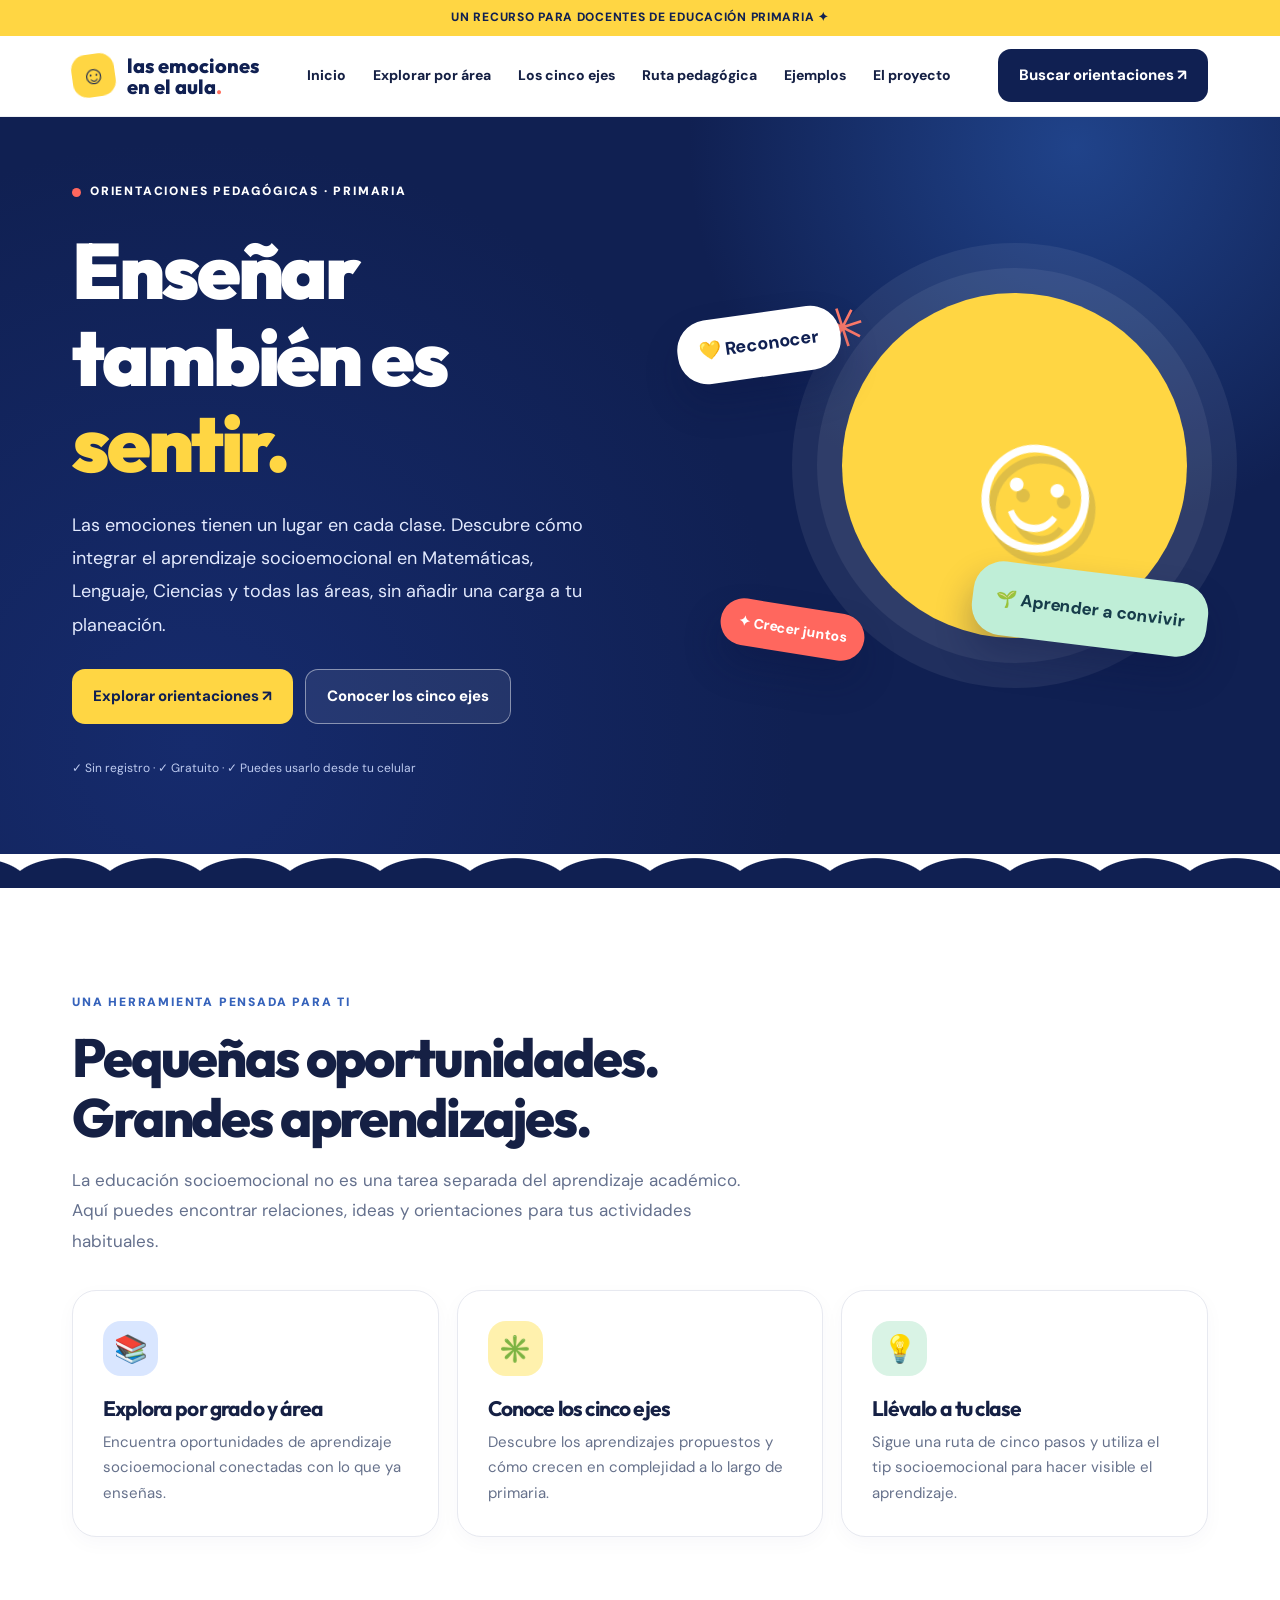
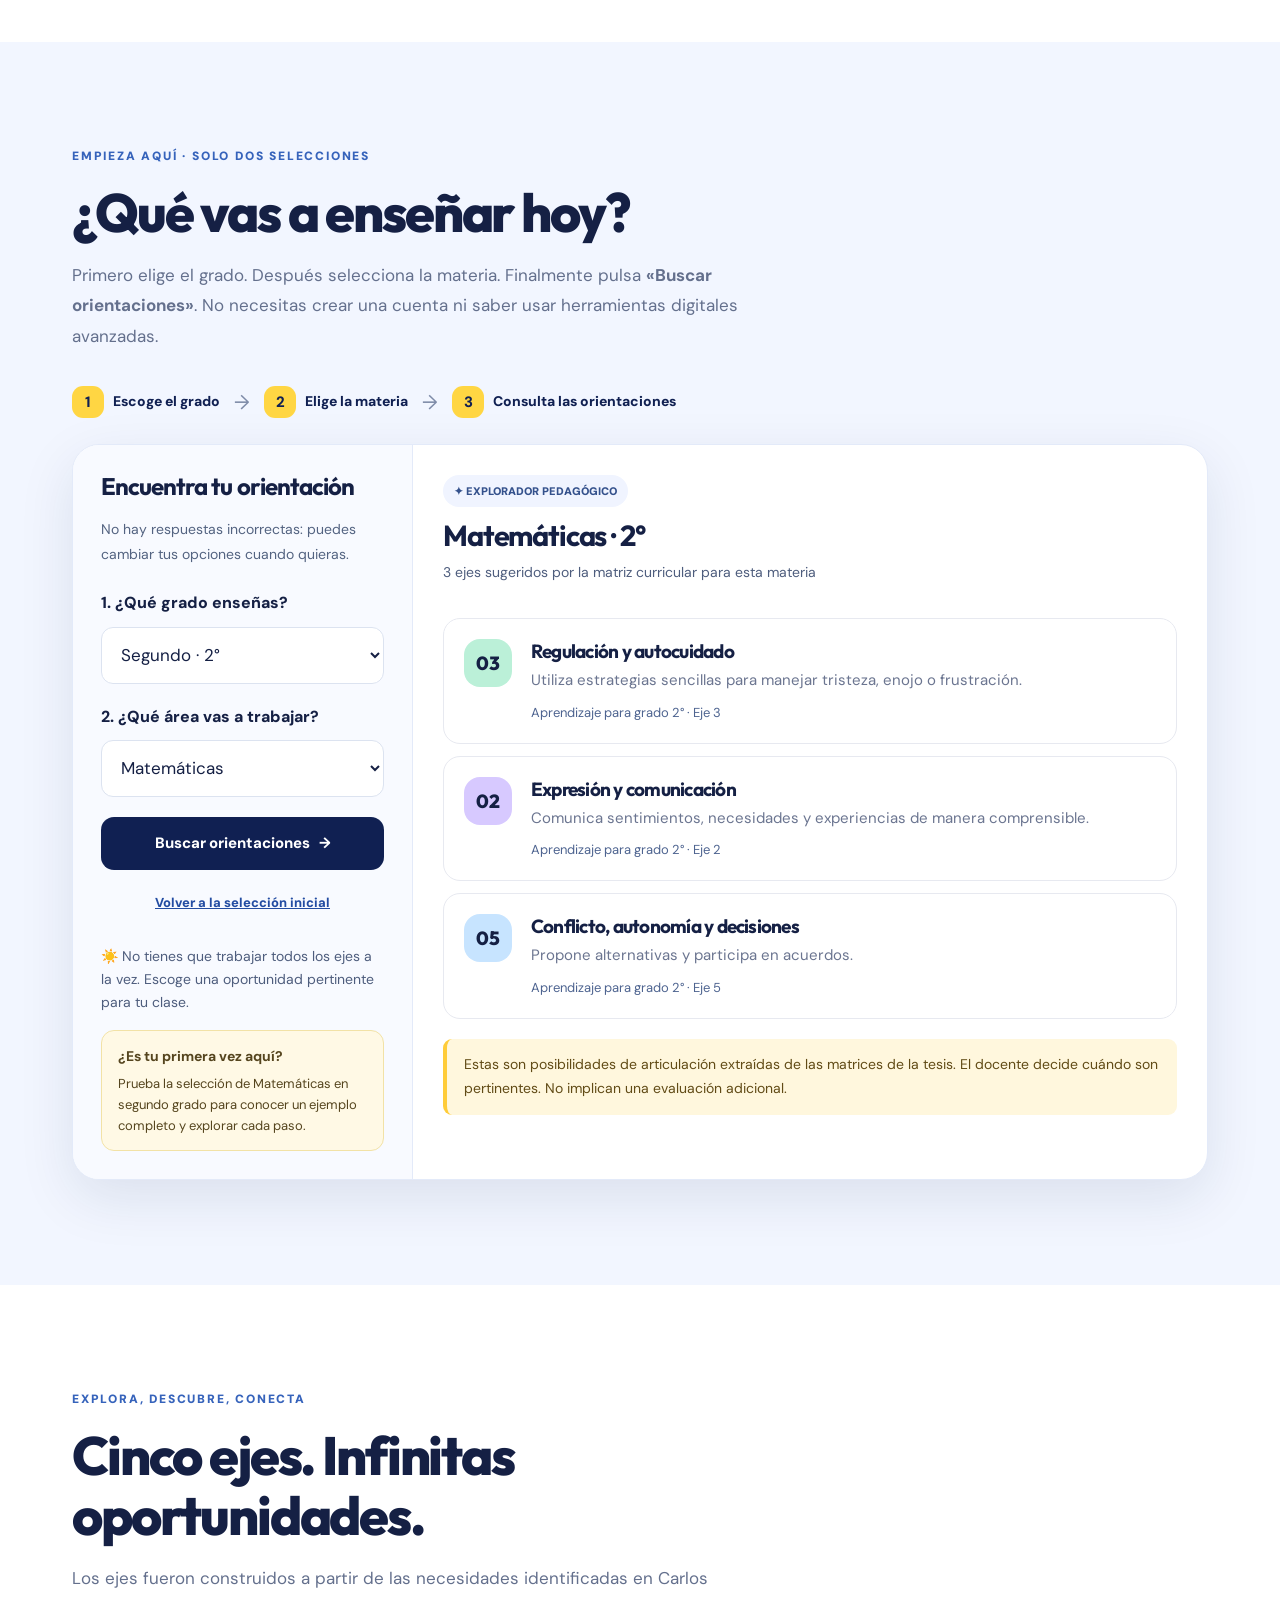
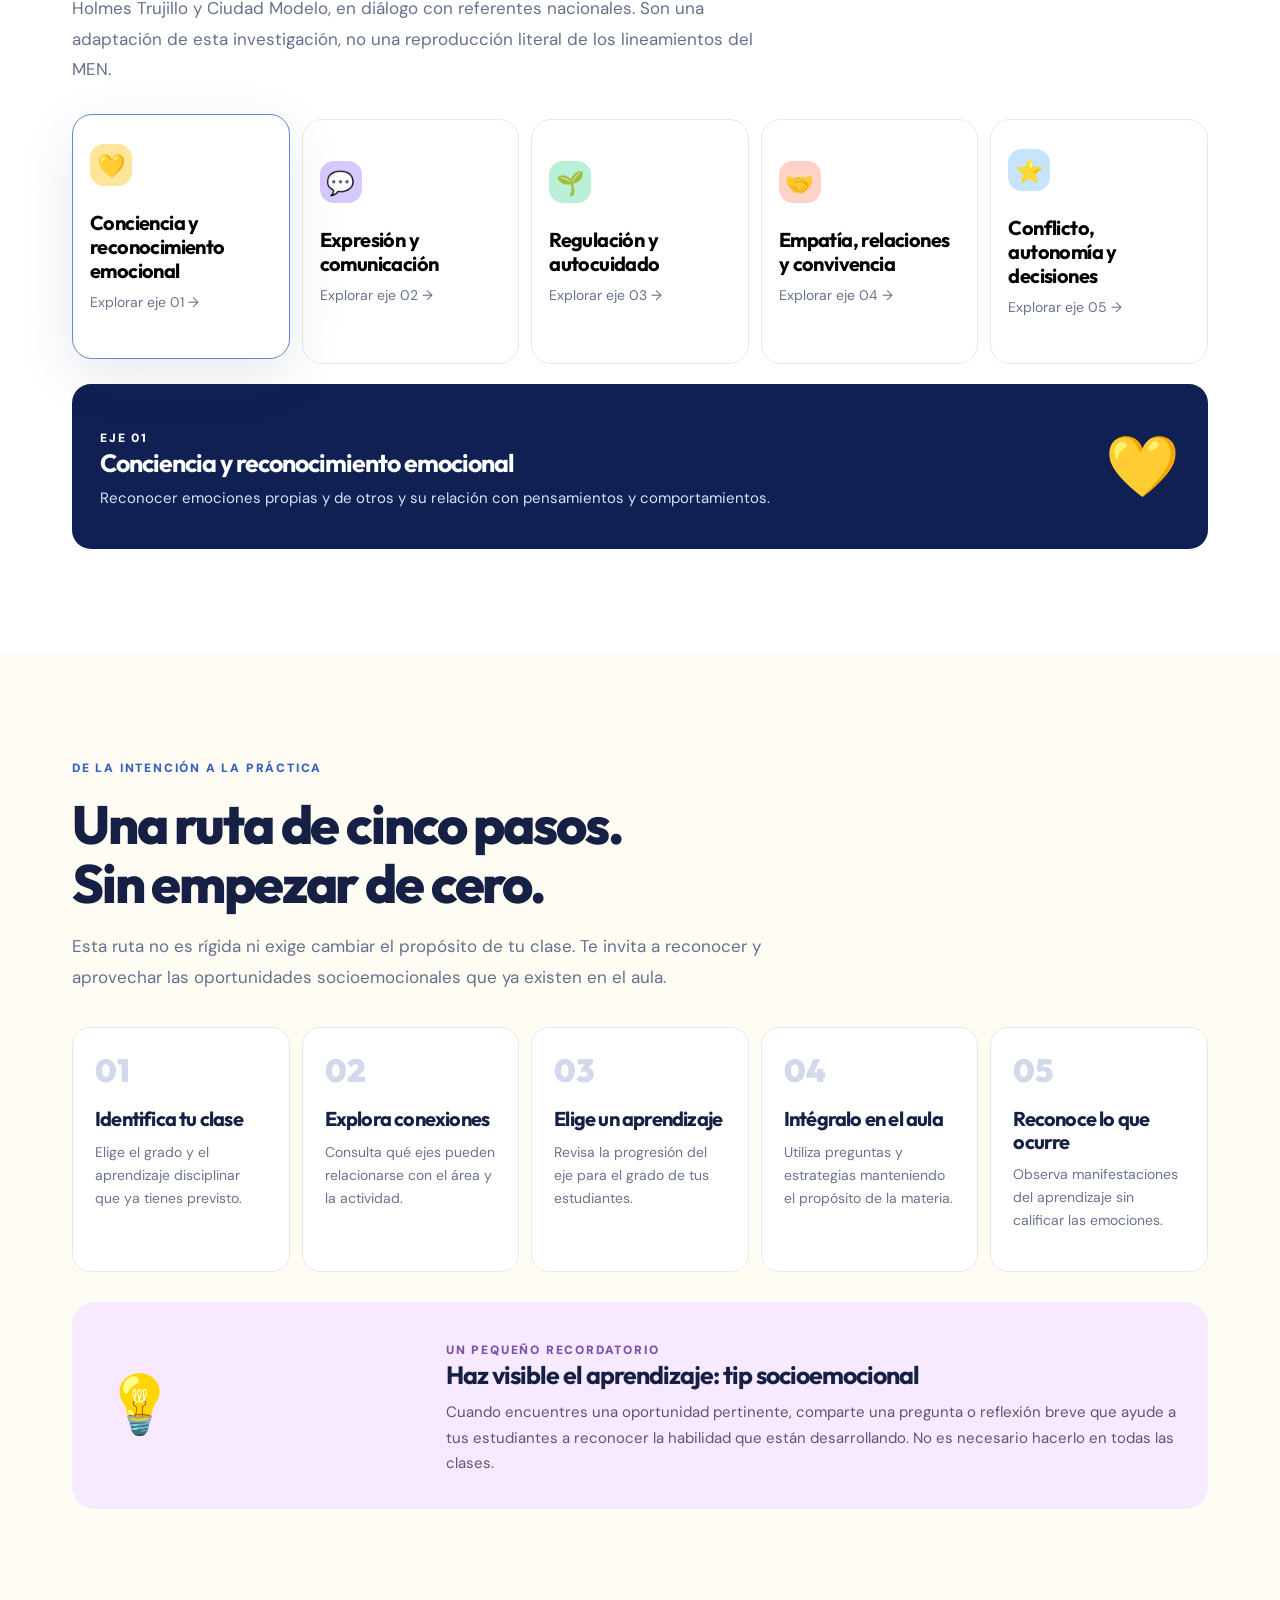
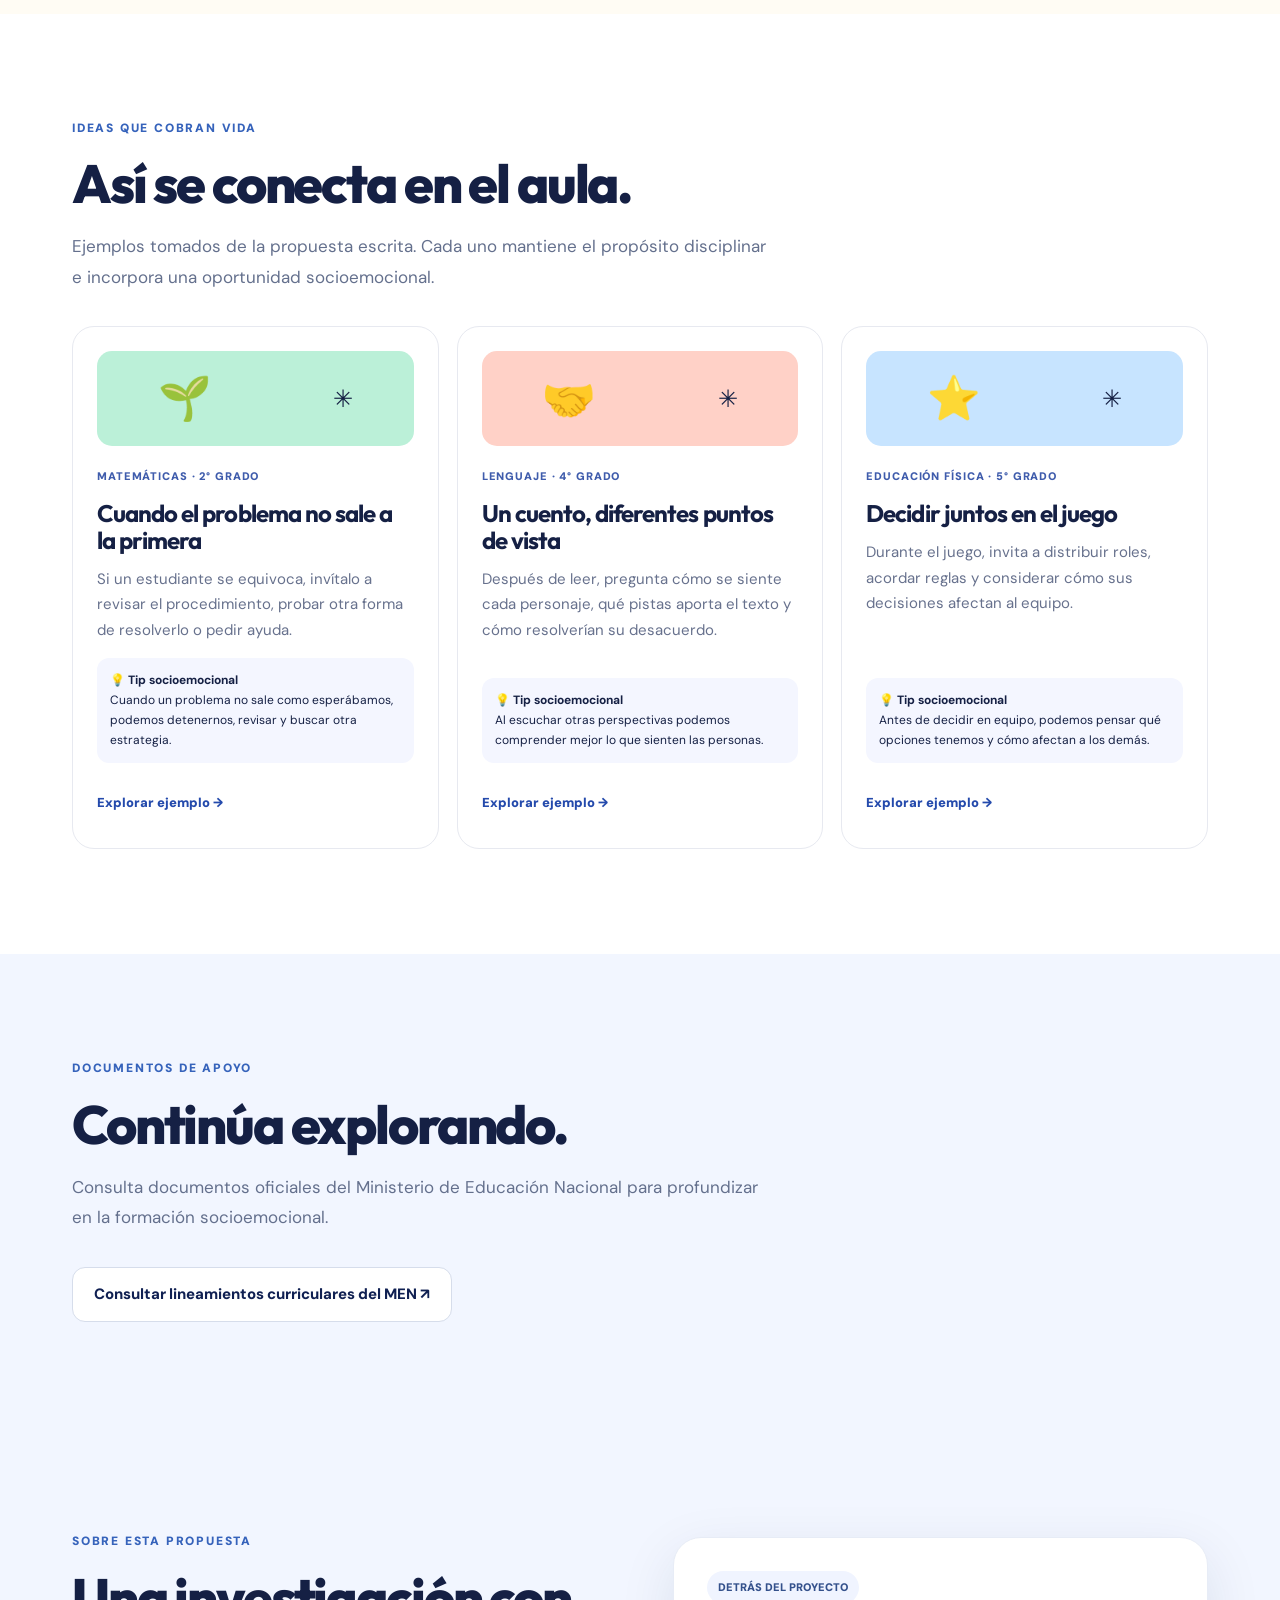
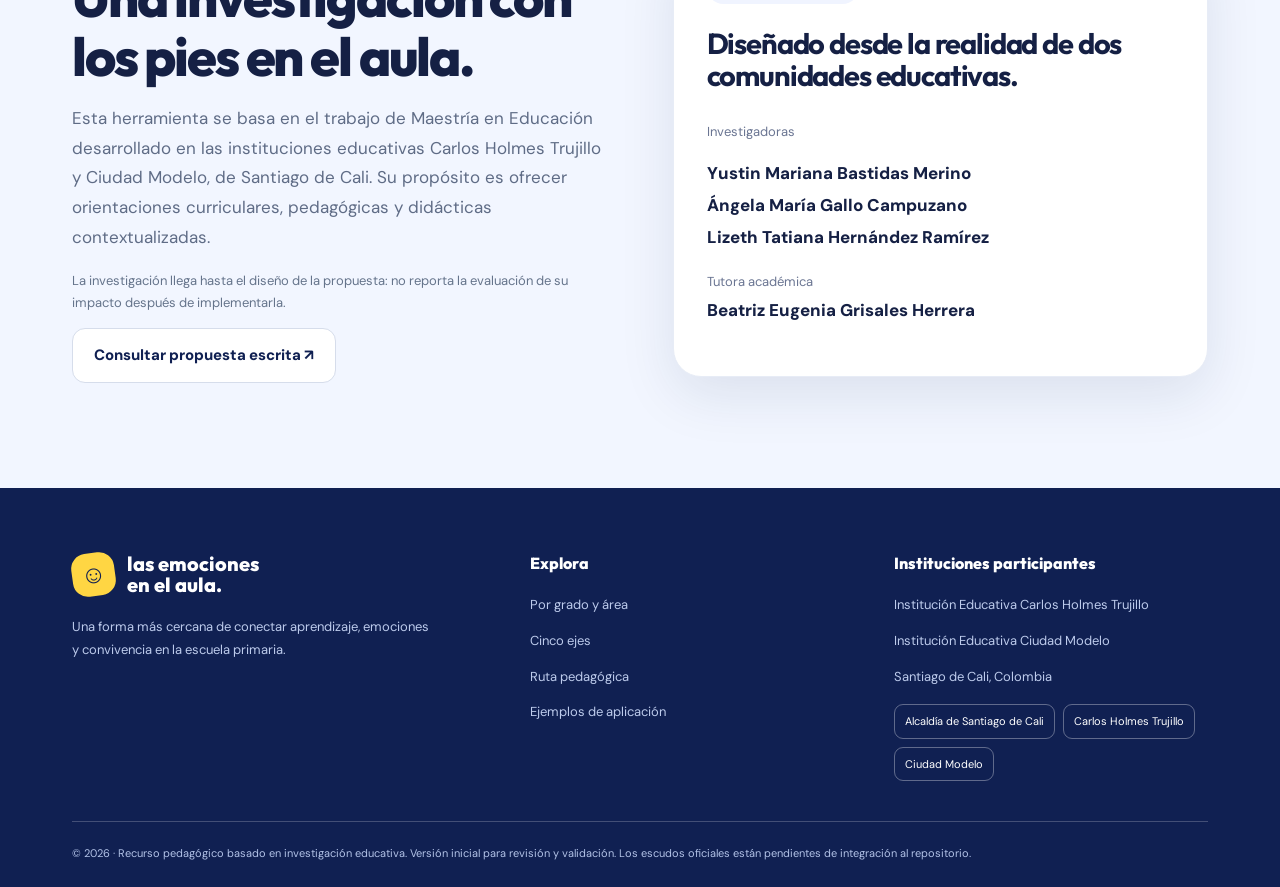
==== index.html @ 42989f21 "Load full thesis matrices into teaching explorer" ====
<!doctype html>
<html lang="es"><head><meta charset="utf-8"><meta name="viewport" content="width=device-width,initial-scale=1"><meta name="theme-color" content="#101D4A"><meta name="description" content="Orientaciones para integrar el aprendizaje socioemocional en primaria, por grado y área."><title>Las emociones en el aula · Aprender también es sentir</title><link rel="preconnect" href="https://fonts.googleapis.com"><link rel="preconnect" href="https://fonts.gstatic.com" crossorigin><link href="https://fonts.googleapis.com/css2?family=DM+Sans:wght@400;500;600;700;800&family=Outfit:wght@400;500;600;700;800;900&display=swap" rel="stylesheet">
<style>
:root{--navy:#102052;--ink:#152044;--blue:#2052B7;--yellow:#FFD643;--coral:#FF675E;--mint:#BFEED7;--lilac:#D7C8FA;--cream:#FFFCF4;--line:#e7e9f0;--soft:#f4f6fb;--shadow:0 18px 55px rgba(24,40,82,.10)}*{box-sizing:border-box}html{scroll-behavior:smooth}body{margin:0;color:var(--ink);font:16px/1.55 'DM Sans',sans-serif;background:#fff}h1,h2,h3,h4,p{margin-top:0}h1,h2,h3,h4{font-family:Outfit,sans-serif;line-height:1.11;letter-spacing:-.04em}button,input,select{font:inherit}button{cursor:pointer}a{color:inherit;text-decoration:none}button:focus-visible,a:focus-visible,select:focus-visible,input:focus-visible{outline:3px solid #e69f00;outline-offset:4px}.container{max-width:1200px;margin:auto;padding:0 32px}.announcement{background:var(--yellow);color:var(--navy);text-align:center;padding:8px 15px;font-size:12px;font-weight:800;letter-spacing:.06em}.header{position:sticky;z-index:20;top:0;background:rgba(255,255,255,.97);border-bottom:1px solid #edf0f4;backdrop-filter:blur(18px)}.nav{min-height:80px;display:flex;gap:22px;align-items:center;justify-content:space-between}.brand{display:flex;align-items:center;gap:12px;color:var(--navy);font:800 20px/1.05 Outfit}.brand-mark{width:43px;height:43px;border-radius:15px;background:var(--yellow);display:grid;place-items:center;color:var(--navy);font-size:25px;transform:rotate(-8deg)}.navlinks{display:flex;gap:27px;align-items:center;font-size:13px;font-weight:800}.navlinks a:hover{color:#366ed5}.button{display:inline-flex;align-items:center;justify-content:center;gap:9px;border:0;border-radius:13px;padding:14px 20px;background:var(--navy);color:white;font-weight:800;font-size:13px;transition:transform .2s,box-shadow .2s}.button:hover{transform:translateY(-2px);box-shadow:0 9px 18px #11245528}.button.yellow{background:var(--yellow);color:var(--navy)}.button.outline{background:white;color:var(--navy);border:1.5px solid #d6ddeb}.button.coral{background:var(--coral);color:white}.mobile-toggle{display:none;border:0;background:transparent;font-size:26px}.hero{overflow:hidden;position:relative;color:#fff;background:var(--navy)}.hero:before{content:"";position:absolute;inset:0;background:radial-gradient(circle at 84% 4%,#20438a 0,transparent 30%),radial-gradient(circle at 15% 85%,#162b6d 0,transparent 48%)}.hero-grid{position:relative;display:grid;grid-template-columns:1.04fr .96fr;align-items:center;min-height:590px;gap:30px;padding-top:60px;padding-bottom:75px}.eyebrow{display:inline-flex;align-items:center;gap:9px;font-size:11px;letter-spacing:.15em;font-weight:900;text-transform:uppercase}.eyebrow .dot{height:9px;width:9px;border-radius:50%;background:var(--coral)}h1{font-size:clamp(48px,6.1vw,83px);font-weight:900;max-width:660px;margin:22px 0}h1 em{font-style:normal;color:var(--yellow)}.lead{font-size:16px;max-width:520px;color:#e3eafe;line-height:1.85}.hero-actions{display:flex;flex-wrap:wrap;gap:12px;margin-top:27px}.hero-actions .outline{background:#ffffff13;border:1px solid #ffffff75;color:white}.hero-small{margin-top:35px;font-size:12px;color:#becbf0;display:flex;align-items:center;gap:9px}.hero-art{height:440px;position:relative;display:grid;place-items:center}.sun{position:absolute;width:345px;height:345px;border-radius:50%;background:var(--yellow);right:4%;top:8%;box-shadow:0 0 0 25px #fff1,0 0 0 50px #fff1}.smile{position:absolute;top:82px;right:15%;font-size:180px;transform:rotate(9deg);filter:drop-shadow(8px 10px 0 #11255822)}.bubble{position:absolute;border-radius:30px;box-shadow:0 20px 35px #0913434c;display:flex;align-items:center;gap:13px;font-weight:800;transform:rotate(-8deg)}.bubble.one{background:#fff;color:var(--navy);left:0;top:55px;padding:17px 22px;font-size:18px}.bubble.two{background:var(--mint);color:#163c4a;right:0;bottom:52px;padding:23px;font-size:17px;transform:rotate(7deg)}.bubble.three{background:var(--coral);color:white;left:8%;bottom:45px;padding:12px 18px;font-size:14px;transform:rotate(9deg)}.scribble{position:absolute;left:27%;top:6%;font-size:54px;color:#ff7a6a;transform:rotate(-18deg)}.wave{height:35px;background:radial-gradient(55px 30px at 50% 0,var(--navy) 98%,transparent 101%) 0 0/90px 100% repeat-x;transform:rotate(180deg);margin-top:-1px}.section{padding:105px 0}.section.alt{background:var(--cream)}.section.bluebg{background:#f2f6ff}.section-head{max-width:700px;margin-bottom:34px}.kicker{color:#3663bb;text-transform:uppercase;letter-spacing:.15em;font-size:11px;font-weight:900;margin-bottom:16px}.section h2{font-size:clamp(36px,4.2vw,55px);font-weight:800;margin:0 0 17px}.section-head p{color:#64708d;line-height:1.8}.feature-grid{display:grid;grid-template-columns:repeat(3,1fr);gap:18px}.feature{border:1px solid var(--line);border-radius:24px;padding:30px;background:#fff;box-shadow:0 6px 20px #10205208;min-height:200px}.feature .ico{width:55px;height:55px;border-radius:18px;display:grid;place-items:center;font-size:27px;margin-bottom:21px}.feature h3{font-size:21px;margin:0 0 9px}.feature p{font-size:13px;color:#66718b;margin:0}.explorer{border-radius:27px;background:#fff;border:1px solid #e3eaf9;box-shadow:var(--shadow);overflow:hidden;display:grid;grid-template-columns:340px 1fr}.explorer-sidebar{background:#f8faff;padding:28px;border-right:1px solid #e3eaf9}.explorer-sidebar h3{font-size:24px}.formfield{display:grid;gap:7px;margin-bottom:20px}.formfield label{font-weight:800;font-size:12px}.formfield select,.search{width:100%;appearance:none;background:white;border:1px solid #dce3f0;border-radius:12px;padding:13px 15px;font-size:14px;color:var(--ink)}.help{font-size:12px;color:#7080a3}.explorer-body{padding:30px}.results-top{display:flex;justify-content:space-between;gap:20px;align-items:flex-start}.results-top h3{font-size:29px;margin:0 0 9px}.tag{display:inline-flex;gap:7px;align-items:center;padding:7px 11px;border-radius:99px;background:#f0f4ff;color:#34518c;font-size:11px;font-weight:900}.result-list{display:grid;gap:12px;margin-top:20px}.result{padding:20px;border:1px solid var(--line);border-radius:17px;display:grid;grid-template-columns:52px 1fr;gap:15px;background:white}.result .number{width:48px;height:48px;border-radius:16px;display:grid;place-items:center;font:800 19px Outfit}.result h4{font-size:19px;margin:2px 0 6px}.result p{font-size:13px;color:#6b7590;margin:0}.result small{display:block;color:#4e6490;margin-top:9px;font-size:11px}.notice{background:#fff6d9;border-left:4px solid #ffcc39;padding:14px 17px;border-radius:9px;color:#756028;font-size:12px;margin-top:20px}.axes{display:grid;grid-template-columns:repeat(5,1fr);gap:12px}.axis{border:1px solid #e5e9ef;border-radius:20px;padding:23px 17px;background:#fff;min-height:230px;transition:transform .2s;cursor:pointer;text-align:left}.axis:hover,.axis.active{transform:translateY(-5px);box-shadow:var(--shadow);border-color:#6782e3}.axis b{display:grid;place-items:center;width:42px;height:42px;border-radius:14px;font:800 23px Outfit;margin-bottom:25px}.axis h3{font-size:19px;line-height:1.2;letter-spacing:-.03em;margin-bottom:8px}.axis p{font-size:12px;color:#69738f}.axis-detail{margin-top:20px;padding:25px 28px;border-radius:19px;background:var(--navy);color:white;display:flex;justify-content:space-between;gap:20px;align-items:center}.axis-detail h3{margin:0 0 8px;font-size:25px}.axis-detail p{margin:0;color:#d5e1ff;font-size:13px}.steps{display:grid;grid-template-columns:repeat(5,1fr);gap:12px;margin-top:35px}.step{background:#fff;border-radius:18px;border:1px solid var(--line);padding:22px;min-height:230px;position:relative}.step .stepn{font:900 32px Outfit;color:#d2d9ea}.step h3{font-size:19px;margin:18px 0 10px}.step p{font-size:12px;color:#6b7390;margin:0}.tip{margin-top:30px;border-radius:23px;padding:32px;background:#f7e9ff;display:flex;gap:27px;align-items:center;justify-content:space-between}.tip .spark{font-size:57px}.tip h3{font-size:25px;margin-bottom:10px}.tip p{margin:0;font-size:14px;max-width:730px;color:#5c5773}.example-grid{display:grid;grid-template-columns:repeat(3,1fr);gap:18px}.example{border:1px solid var(--line);border-radius:22px;padding:24px;background:#fff;display:flex;flex-direction:column}.example .subject{font-weight:900;font-size:11px;color:#3f5cac;text-transform:uppercase;letter-spacing:.08em}.example h3{font-size:24px;margin:15px 0 13px}.example p{font-size:13px;color:#67718d}.example .note{background:#f4f6ff;padding:13px;border-radius:12px;margin-top:auto;font-size:12px}.example .linkmore{margin-top:17px;border:0;background:transparent;color:#244aac;font-weight:900;text-align:left;padding:0;font-size:13px}.foot{background:var(--navy);color:white;padding:65px 0 25px}.footergrid{display:grid;grid-template-columns:1.3fr 1fr 1fr;gap:50px}.footergrid p,.footergrid a{font-size:13px;color:#bdcbec}.footergrid h4{font:800 16px Outfit;color:white;letter-spacing:0}.foot-bottom{margin-top:40px;padding-top:22px;border-top:1px solid #ffffff36;color:#b2c2e7;font-size:11px}.logos{display:flex;gap:8px;flex-wrap:wrap;margin-top:16px}.logo-pill{border:1px solid #ffffff55;padding:7px 10px;border-radius:9px;font-size:10px;color:#fff}.dialog{position:fixed;z-index:50;inset:0;display:none;place-items:center;background:#0c143ab8;padding:22px}.dialog.show{display:grid}.modal{background:#fff;width:min(100%,630px);max-height:85vh;overflow:auto;border-radius:25px;padding:35px;box-shadow:var(--shadow)}.modal .close{float:right;border:0;background:#f1f3fa;border-radius:50%;height:35px;width:35px;font-weight:900}.modal h2{font-size:32px}.modal p{color:#596781}.modrow{border-top:1px solid var(--line);padding-top:13px;margin-top:13px}.modrow strong{display:block;color:var(--navy);margin-bottom:4px}.modrow span{font-size:13px;color:#65728d}.sr-only{position:absolute;width:1px;height:1px;overflow:hidden;clip:rect(0,0,0,0)}@media(max-width:980px){.navlinks{gap:15px}.hero-grid{grid-template-columns:1fr 1fr}.hero-art{transform:scale(.83)}.axes,.steps{grid-template-columns:repeat(3,1fr)}.explorer{grid-template-columns:280px 1fr}}@media(max-width:720px){.container{padding:0 20px}.nav{min-height:68px}.brand{font-size:17px}.mobile-toggle{display:block}.navlinks{display:none;position:absolute;left:0;right:0;top:68px;background:white;padding:20px;flex-direction:column;align-items:stretch;box-shadow:0 20px 40px #08153e20}.navlinks.open{display:flex}.nav .button{display:none}.hero-grid{grid-template-columns:1fr;padding-top:60px;padding-bottom:20px}.hero-art{height:310px;transform:scale(.74);transform-origin:top center;margin-bottom:-70px}.hero h1{font-size:54px}.section{padding:70px 0}.feature-grid,.example-grid{grid-template-columns:1fr}.explorer{display:block}.explorer-sidebar{border-right:none;border-bottom:1px solid var(--line)}.explorer-body{padding:22px}.axes,.steps{grid-template-columns:repeat(2,1fr)}.axis{min-height:210px}.axis-detail,.tip{flex-direction:column;align-items:flex-start}.footergrid{grid-template-columns:1fr;gap:25px}.bubble.one{left:-20px}.bubble.two{right:-20px}}@media(max-width:420px){.axes,.steps{grid-template-columns:1fr}.hero h1{font-size:45px}.sun{right:-10%}.hero-art{transform:scale(.66);margin-left:-20px}}@media(prefers-reduced-motion:reduce){*,*:before,*:after{scroll-behavior:auto!important;transition:none!important;animation:none!important}}
/* UX accessibility and responsive refinement — large controls and readable information */
html{scroll-padding-top:100px}
body{font-size:17px;line-height:1.65}
p{line-height:1.75}
button,select,a{-webkit-tap-highlight-color:transparent}
.skip-link{position:fixed;top:-80px;left:16px;z-index:1000;background:var(--yellow);color:var(--navy);padding:13px 19px;border-radius:12px;font-weight:900}
.skip-link:focus{top:12px}
.navlinks a{font-size:14px;min-height:44px;display:inline-flex;align-items:center}
.button{min-height:51px;font-size:15px;padding:14px 21px}
.eyebrow,.kicker{font-size:12px}
.lead{font-size:18px}
.section-head p{font-size:17px}
.feature p,.example p,.tip p,.result p,.axis-detail p{font-size:15px;line-height:1.7}
.axis p,.step p{font-size:14px;line-height:1.65}
.axis h3,.step h3{font-size:20px}
.help{font-size:14px;line-height:1.65;color:#4e5d7d}
.formfield{gap:10px}
.formfield label{font-size:16px}
.formfield select{min-height:57px;font-size:17px;cursor:pointer;padding-right:40px;appearance:auto;color:#152044}
.sidebar-intro{font-size:14px;color:#536381;margin-top:-6px;margin-bottom:24px}
.quick-help{display:flex;align-items:center;gap:14px;margin:0 0 25px;flex-wrap:wrap}
.quick-help>div{display:flex;align-items:center;gap:9px;font-size:14px;font-weight:800;color:var(--navy)}
.quick-num{width:32px;height:32px;border-radius:11px;background:var(--yellow);display:grid;place-items:center;font-size:15px}
.quick-arrow{color:#7e8ba8;font-size:20px}
.clear-btn{width:100%;min-height:44px;border:0;background:transparent;color:#234ca2;text-decoration:underline;font-size:13px;font-weight:800;margin-top:11px}
.result .linkmore,.linkmore{min-height:44px;display:inline-flex;align-items:center}
.result small{font-size:13px;line-height:1.55}
.notice{font-size:14px;line-height:1.7;background:#fff7dd;color:#614b16}
.results-top h3:focus{outline:none}
.axis{min-height:245px}
.axis-detail{min-height:165px}
.step{min-height:245px}
.example{min-height:470px}
.logo-pill{font-size:11px}
.modal{width:min(100%,680px);overscroll-behavior:contain}
.modal .close{width:46px;height:46px;font-size:24px}
.modal .modrow span{font-size:15px}
@media(max-width:1080px){.navlinks{gap:12px}.navlinks a{font-size:12px}.nav>.button{display:none}.hero-grid{min-height:535px}}
@media(max-width:900px){.hero-grid{grid-template-columns:1fr}.hero-art{height:280px;transform:scale(.72);transform-origin:center center;margin-top:-65px;margin-bottom:-60px}.explorer{grid-template-columns:1fr}.explorer-sidebar{border-right:0;border-bottom:1px solid var(--line);display:grid;grid-template-columns:repeat(2,minmax(0,1fr));gap:0 18px;align-items:end}.explorer-sidebar h3,.explorer-sidebar .sidebar-intro,.explorer-sidebar .help{grid-column:1/-1}.explorer-sidebar .button,.explorer-sidebar .clear-btn{grid-column:1/-1}.axes{grid-template-columns:repeat(3,1fr)}.steps{grid-template-columns:repeat(3,1fr)}#proyecto>.container{grid-template-columns:1fr!important}}
@media(max-width:720px){html{scroll-padding-top:85px}.announcement{font-size:10px}.navlinks{top:68px;gap:3px}.navlinks a{font-size:16px;min-height:48px;padding:8px 10px}.hero-grid{padding-top:50px}.hero h1{font-size:clamp(42px,10vw,57px)}.hero .lead{font-size:16px}.hero-actions{flex-direction:column;align-items:stretch}.hero-actions .button{width:100%}.hero-art{height:220px;transform:scale(.63);margin-top:-75px;margin-bottom:-85px}.section{padding:65px 0}.section h2{font-size:clamp(32px,8vw,42px)}.section-head p{font-size:16px}.quick-help{gap:8px}.quick-help>div{font-size:12px}.quick-arrow{display:none}.quick-num{width:28px;height:28px}.explorer-sidebar{display:block;padding:23px}.explorer-body{padding:22px}.axes,.steps{grid-template-columns:repeat(2,minmax(0,1fr))}.axis{min-height:210px}.step{min-height:225px}.example{min-height:initial}.tip{padding:24px}.modal{padding:25px;border-radius:18px}.footergrid p,.footergrid a{font-size:14px}}
@media(max-width:480px){.container{padding:0 18px}.hero-art{transform:scale(.55);margin-top:-90px;margin-bottom:-110px}.quick-help{display:grid;grid-template-columns:1fr;gap:7px}.quick-help>div{font-size:14px}.axes,.steps{grid-template-columns:1fr}.axis,.step{min-height:auto;padding:22px}.axis b{margin-bottom:13px}.result{grid-template-columns:42px 1fr;padding:16px;gap:11px}.result .number{width:40px;height:40px;font-size:17px}.result h4{font-size:17px}.axis-detail{padding:22px}.tip{gap:12px}.tip .spark{font-size:38px}.hero-actions .button{font-size:14px}}
@media(prefers-contrast:more){.button{border:2px solid currentColor}.feature,.result,.step,.axis{border-color:#64718e}.help,.feature p,.example p{color:#283658}}
.teacher-help{margin-top:16px;border-radius:13px;background:#fff9e5;border:1px solid #f2e2a6;padding:14px 16px;font-size:14px;color:#55451e}.teacher-help p{font-size:13px;margin:6px 0 0;line-height:1.6}</style></head>
<body><a class="skip-link" href="#explorar">Saltar al buscador de orientaciones</a><div class="announcement">UN RECURSO PARA DOCENTES DE EDUCACIÓN PRIMARIA ✦</div><header class="header"><nav class="nav container" aria-label="Navegación principal"><a class="brand" href="#inicio"><span class="brand-mark">☺</span><span>las emociones<br>en el aula<span style="color:#ff705f">.</span></span></a><div class="navlinks" id="navlinks"><a href="#inicio">Inicio</a><a href="#explorar">Explorar por área</a><a href="#ejes">Los cinco ejes</a><a href="#ruta">Ruta pedagógica</a><a href="#ejemplos">Ejemplos</a><a href="#proyecto">El proyecto</a></div><a class="button" href="#explorar">Buscar orientaciones ↗</a><button class="mobile-toggle" id="menu" aria-label="Abrir menú de navegación" aria-controls="navlinks" aria-expanded="false">☰</button></nav></header>
<main><section class="hero" id="inicio"><div class="hero-grid container"><div><span class="eyebrow"><span class="dot"></span>ORIENTACIONES PEDAGÓGICAS · PRIMARIA</span><h1>Enseñar también es <em>sentir.</em></h1><p class="lead">Las emociones tienen un lugar en cada clase. Descubre cómo integrar el aprendizaje socioemocional en Matemáticas, Lenguaje, Ciencias y todas las áreas, sin añadir una carga a tu planeación.</p><div class="hero-actions"><a class="button yellow" href="#explorar">Explorar orientaciones ↗</a><a class="button outline" href="#ejes">Conocer los cinco ejes</a></div><div class="hero-small">✓ Sin registro · ✓ Gratuito · ✓ Puedes usarlo desde tu celular</div></div><div class="hero-art" aria-hidden="true"><div class="sun"></div><div class="smile">☺</div><div class="scribble">✳</div><div class="bubble one">💛 Reconocer</div><div class="bubble two">🌱 Aprender a convivir</div><div class="bubble three">✦ Crecer juntos</div></div></div></section><div class="wave"></div>
<section class="section" id="como"><div class="container"><div class="section-head"><div class="kicker">UNA HERRAMIENTA PENSADA PARA TI</div><h2>Pequeñas oportunidades.<br>Grandes aprendizajes.</h2><p>La educación socioemocional no es una tarea separada del aprendizaje académico. Aquí puedes encontrar relaciones, ideas y orientaciones para tus actividades habituales.</p></div><div class="feature-grid"><article class="feature"><div class="ico" style="background:#d9e6ff">📚</div><h3>Explora por grado y área</h3><p>Encuentra oportunidades de aprendizaje socioemocional conectadas con lo que ya enseñas.</p></article><article class="feature"><div class="ico" style="background:#fff1ad">✳️</div><h3>Conoce los cinco ejes</h3><p>Descubre los aprendizajes propuestos y cómo crecen en complejidad a lo largo de primaria.</p></article><article class="feature"><div class="ico" style="background:#d9f3e5">💡</div><h3>Llévalo a tu clase</h3><p>Sigue una ruta de cinco pasos y utiliza el tip socioemocional para hacer visible el aprendizaje.</p></article></div></div></section>
<section class="section bluebg" id="explorar"><div class="container"><div class="section-head"><div class="kicker">EMPIEZA AQUÍ · SOLO DOS SELECCIONES</div><h2>¿Qué vas a enseñar hoy?</h2><p>Primero elige el grado. Después selecciona la materia. Finalmente pulsa <strong>«Buscar orientaciones»</strong>. No necesitas crear una cuenta ni saber usar herramientas digitales avanzadas.</p></div><div class="quick-help"><div><span class="quick-num">1</span><span>Escoge el grado</span></div><span aria-hidden="true" class="quick-arrow">→</span><div><span class="quick-num">2</span><span>Elige la materia</span></div><span aria-hidden="true" class="quick-arrow">→</span><div><span class="quick-num">3</span><span>Consulta las orientaciones</span></div></div><div class="explorer"><aside class="explorer-sidebar"><h3>Encuentra tu orientación</h3><p class="sidebar-intro">No hay respuestas incorrectas: puedes cambiar tus opciones cuando quieras.</p><div class="formfield"><label for="grado">1. ¿Qué grado enseñas?</label><select id="grado"><option value="1">Primero · 1°</option><option value="2" selected>Segundo · 2°</option><option value="3">Tercero · 3°</option><option value="4">Cuarto · 4°</option><option value="5">Quinto · 5°</option></select></div><div class="formfield"><label for="area">2. ¿Qué área vas a trabajar?</label><select id="area"><option>Matemáticas</option><option>Lenguaje</option><option>Ciencias Naturales</option><option>Ciencias Sociales</option><option>Educación Física</option><option>Ética y valores</option><option>Educación Religiosa</option><option>Inglés</option><option>Educación Artística</option><option>Tecnología e Informática</option></select></div><button class="button" id="consultar" style="width:100%">Buscar orientaciones <span aria-hidden="true">→</span></button><button class="clear-btn" type="button" id="resetSearch">Volver a la selección inicial</button><p class="help" style="margin-top:20px">☀️ No tienes que trabajar todos los ejes a la vez. Escoge una oportunidad pertinente para tu clase.</p><div class="teacher-help"><strong>¿Es tu primera vez aquí?</strong><p>Prueba la selección de Matemáticas en segundo grado para conocer un ejemplo completo y explorar cada paso.</p></div></aside><div class="explorer-body" id="orientacionesResultado"><div class="results-top"><div><span class="tag">✦ EXPLORADOR PEDAGÓGICO</span><h3 id="resultTitle" style="margin-top:13px">Matemáticas · 2°</h3><p class="help" id="resultDesc">Conexiones documentadas en la propuesta.</p></div></div><div class="result-list" id="results" aria-live="polite" aria-atomic="true"></div><div class="notice" id="matrixNote">ⓘ Esta versión muestra tres ejemplos documentados de la tesis. Las matrices completas se incorporarán cuando estén disponibles como tablas legibles y aprobadas por las autoras.</div></div></div></div></section>
<section class="section" id="ejes"><div class="container"><div class="section-head"><div class="kicker">EXPLORA, DESCUBRE, CONECTA</div><h2>Cinco ejes. Infinitas oportunidades.</h2><p>Los ejes fueron construidos a partir de las necesidades identificadas en Carlos Holmes Trujillo y Ciudad Modelo, en diálogo con referentes nacionales. Son una adaptación de esta investigación, no una reproducción literal de los lineamientos del MEN.</p></div><div class="axes" id="axes"></div><div class="axis-detail" id="axisDetail" aria-live="polite"></div></div></section>
<section class="section alt" id="ruta"><div class="container"><div class="section-head"><div class="kicker">DE LA INTENCIÓN A LA PRÁCTICA</div><h2>Una ruta de cinco pasos.<br>Sin empezar de cero.</h2><p>Esta ruta no es rígida ni exige cambiar el propósito de tu clase. Te invita a reconocer y aprovechar las oportunidades socioemocionales que ya existen en el aula.</p></div><div class="steps"><article class="step"><span class="stepn">01</span><h3>Identifica tu clase</h3><p>Elige el grado y el aprendizaje disciplinar que ya tienes previsto.</p></article><article class="step"><span class="stepn">02</span><h3>Explora conexiones</h3><p>Consulta qué ejes pueden relacionarse con el área y la actividad.</p></article><article class="step"><span class="stepn">03</span><h3>Elige un aprendizaje</h3><p>Revisa la progresión del eje para el grado de tus estudiantes.</p></article><article class="step"><span class="stepn">04</span><h3>Intégralo en el aula</h3><p>Utiliza preguntas y estrategias manteniendo el propósito de la materia.</p></article><article class="step"><span class="stepn">05</span><h3>Reconoce lo que ocurre</h3><p>Observa manifestaciones del aprendizaje sin calificar las emociones.</p></article></div><div class="tip"><div class="spark">💡</div><div><span class="kicker" style="color:#7c51aa">UN PEQUEÑO RECORDATORIO</span><h3>Haz visible el aprendizaje: tip socioemocional</h3><p>Cuando encuentres una oportunidad pertinente, comparte una pregunta o reflexión breve que ayude a tus estudiantes a reconocer la habilidad que están desarrollando. No es necesario hacerlo en todas las clases.</p></div></div></div></section>
<section class="section" id="ejemplos"><div class="container"><div class="section-head"><div class="kicker">IDEAS QUE COBRAN VIDA</div><h2>Así se conecta en el aula.</h2><p>Ejemplos tomados de la propuesta escrita. Cada uno mantiene el propósito disciplinar e incorpora una oportunidad socioemocional.</p></div><div class="example-grid" id="examples"></div></div></section>
<section class="section bluebg" id="recursos"><div class="container"><div class="section-head"><div class="kicker">DOCUMENTOS DE APOYO</div><h2>Continúa explorando.</h2><p>Consulta documentos oficiales del Ministerio de Educación Nacional para profundizar en la formación socioemocional.</p></div><a class="button outline" href="https://www.mineducacion.gov.co/1780/w3-article-339975.html" target="_blank" rel="noopener noreferrer">Consultar lineamientos curriculares del MEN ↗</a></div></section><section class="section bluebg" id="proyecto"><div class="container" style="display:grid;grid-template-columns:1fr 1fr;gap:65px;align-items:center"><div><div class="kicker">SOBRE ESTA PROPUESTA</div><h2>Una investigación con los pies en el aula.</h2><p style="color:#5f6c86">Esta herramienta se basa en el trabajo de Maestría en Educación desarrollado en las instituciones educativas Carlos Holmes Trujillo y Ciudad Modelo, de Santiago de Cali. Su propósito es ofrecer orientaciones curriculares, pedagógicas y didácticas contextualizadas.</p><p style="font-size:13px;color:#65748b">La investigación llega hasta el diseño de la propuesta: no reporta la evaluación de su impacto después de implementarla.</p><a class="button outline" href="https://docs.google.com/document/d/1V6e5PqfhyEeGDcYzv-VdV_1fJkuegOus/edit" target="_blank" rel="noopener noreferrer">Consultar propuesta escrita ↗</a></div><div style="background:#fff;border-radius:28px;padding:33px;border:1px solid #e7ecf6;box-shadow:var(--shadow)"><span class="tag">DETRÁS DEL PROYECTO</span><h3 style="font-size:29px;margin-top:24px">Diseñado desde la realidad de dos comunidades educativas.</h3><p style="font-size:13px;color:#6a7592">Investigadoras</p><p style="font-weight:800;line-height:1.9">Yustin Mariana Bastidas Merino<br>Ángela María Gallo Campuzano<br>Lizeth Tatiana Hernández Ramírez</p><p style="font-size:13px;color:#6a7592;margin-bottom:3px">Tutora académica</p><p style="font-weight:800">Beatriz Eugenia Grisales Herrera</p></div></div></section></main>
<footer class="foot"><div class="container"><div class="footergrid"><div><div class="brand" style="color:#fff"><span class="brand-mark">☺</span><span>las emociones<br>en el aula.</span></div><p style="max-width:360px;margin-top:20px">Una forma más cercana de conectar aprendizaje, emociones y convivencia en la escuela primaria.</p></div><div><h4>Explora</h4><p><a href="#explorar">Por grado y área</a></p><p><a href="#ejes">Cinco ejes</a></p><p><a href="#ruta">Ruta pedagógica</a></p><p><a href="#ejemplos">Ejemplos de aplicación</a></p></div><div><h4>Instituciones participantes</h4><p>Institución Educativa Carlos Holmes Trujillo</p><p>Institución Educativa Ciudad Modelo</p><p>Santiago de Cali, Colombia</p><div class="logos"><span class="logo-pill">Alcaldía de Santiago de Cali</span><span class="logo-pill">Carlos Holmes Trujillo</span><span class="logo-pill">Ciudad Modelo</span></div></div></div><div class="foot-bottom">© 2026 · Recurso pedagógico basado en investigación educativa. Versión inicial para revisión y validación. Los escudos oficiales están pendientes de integración al repositorio.</div></div></footer>
<div class="dialog" id="dialog" role="dialog" aria-modal="true" aria-labelledby="modalTitle"><div class="modal"><button class="close" id="closeModal" aria-label="Cerrar">×</button><span class="tag" id="modalTag">EJEMPLO PEDAGÓGICO</span><h2 id="modalTitle" style="margin-top:15px"></h2><div id="modalContent"></div><button class="button" id="closeBottom" style="margin-top:20px">Entendido ✓</button></div></div>
<script>
const axes=[{name:'Conciencia y reconocimiento emocional',desc:'Reconocer emociones propias y de otros y su relación con pensamientos y comportamientos.',emoji:'💛',bg:'#FFE59A'},{name:'Expresión y comunicación',desc:'Expresar emociones, necesidades e ideas, y escuchar con respeto.',emoji:'💬',bg:'#D7C9FF'},{name:'Regulación y autocuidado',desc:'Explorar estrategias para afrontar dificultades y cuidar de sí.',emoji:'🌱',bg:'#BBF0D8'},{name:'Empatía, relaciones y convivencia',desc:'Considerar otras perspectivas y fortalecer las relaciones en la escuela.',emoji:'🤝',bg:'#FFD1C7'},{name:'Conflicto, autonomía y decisiones',desc:'Analizar alternativas, consecuencias y responsabilidades al decidir.',emoji:'⭐',bg:'#C7E4FF'}];
const examples=[{grade:2,area:'Matemáticas',axis:2,title:'Cuando el problema no sale a la primera',objective:'Resolver problemas aditivos e identificar y explicar procedimientos.',learning:'Utiliza estrategias sencillas para manejar tristeza, enojo o frustración.',activity:'Si un estudiante se equivoca, invítalo a revisar el procedimiento, probar otra forma de resolverlo o pedir ayuda.',evidence:'Revisa su respuesta, retoma el ejercicio o busca apoyo.',tip:'Cuando un problema no sale como esperábamos, podemos detenernos, revisar y buscar otra estrategia.'},{grade:4,area:'Lenguaje',axis:3,title:'Un cuento, diferentes puntos de vista',objective:'Comprender una narración e interpretar acciones y motivaciones de personajes.',learning:'Considera las emociones y perspectivas de otros al actuar.',activity:'Después de leer, pregunta cómo se siente cada personaje, qué pistas aporta el texto y cómo resolverían su desacuerdo.',evidence:'Sustenta su interpretación y considera distintas perspectivas.',tip:'Al escuchar otras perspectivas podemos comprender mejor lo que sienten las personas.'},{grade:5,area:'Educación Física',axis:4,title:'Decidir juntos en el juego',objective:'Participar en juegos con reglas y acuerdos compartidos.',learning:'Toma decisiones considerando alternativas, consecuencias y responsabilidades.',activity:'Durante el juego, invita a distribuir roles, acordar reglas y considerar cómo sus decisiones afectan al equipo.',evidence:'Propone acuerdos, considera opciones y asume responsabilidades.',tip:'Antes de decidir en equipo, podemos pensar qué opciones tenemos y cómo afectan a los demás.'}];
const colors=['#FFE59A','#D7C9FF','#BBF0D8','#FFD1C7','#C7E4FF'];
const axisHost=document.querySelector('#axes'),axisDetail=document.querySelector('#axisDetail');
axes.forEach((a,i)=>{let b=document.createElement('button');b.className='axis'+(!i?' active':'');b.innerHTML='<b style="background:'+a.bg+'">'+a.emoji+'</b><h3>'+a.name+'</h3><p>Explorar eje 0'+(i+1)+' →</p>';b.addEventListener('click',()=>selectAxis(i));axisHost.appendChild(b)});
function selectAxis(i){document.querySelectorAll('.axis').forEach((e,n)=>e.classList.toggle('active',n===i));const a=axes[i];axisDetail.innerHTML='<div><div class="eyebrow">EJE 0'+(i+1)+'</div><h3>'+a.name+'</h3><p>'+a.desc+'</p></div><span style="font-size:60px">'+a.emoji+'</span>'}selectAxis(0);
function renderResults(){const grade=Number(document.querySelector('#grado').value),area=document.querySelector('#area').value;document.querySelector('#resultTitle').textContent=area+' · '+grade+'°';const chosen=examples.filter(e=>e.grade===grade&&e.area===area),host=document.querySelector('#results');host.innerHTML='';document.querySelector('#resultDesc').textContent=chosen.length?'Ejemplo de articulación documentado en la propuesta.':'Área incluida en la matriz curricular. Consulta los ejes generales mientras se incorpora la tabla completa.';if(chosen.length){chosen.forEach(e=>{const a=axes[e.axis];let card=document.createElement('article');card.className='result';card.innerHTML='<div class="number" style="background:'+colors[e.axis]+'">'+a.emoji+'</div><div><h4>'+a.name+'</h4><p>'+e.title+'</p><small>Aprendizaje del grado: '+e.learning+'</small><button class="linkmore" style="margin-top:10px;border:0;background:transparent;padding:0;color:#2251b7;font-weight:800">Ver orientación →</button></div>';card.querySelector('button').onclick=()=>openExample(e);host.appendChild(card)})}else{const el=document.createElement('div');el.className='result';el.innerHTML='<div class="number" style="background:#ffebad">✦</div><div><h4>Un punto de partida para explorar</h4><p>Esta área forma parte de la matriz de la investigación. La relación exacta entre área, ejes y aprendizajes por grado se incorporará desde la tabla definitiva; no mostramos sugerencias inventadas.</p><small>Puedes conocer los cinco ejes más abajo o consultar la propuesta escrita.</small><a href="#ejes" class="linkmore" style="display:block;margin-top:12px;color:#2251b7;font-weight:800">Conocer los cinco ejes →</a></div>';host.appendChild(el)}}document.querySelector("#consultar").addEventListener("click",()=>{renderResults();document.querySelector("#orientacionesResultado").scrollIntoView({behavior:window.matchMedia("(prefers-reduced-motion: reduce)").matches?"instant":"smooth",block:"start"});document.querySelector("#resultTitle").setAttribute("tabindex","-1");document.querySelector("#resultTitle").focus({preventScroll:true})});document.querySelector("#resetSearch").addEventListener("click",()=>{document.querySelector("#grado").value="2";document.querySelector("#area").value="Matemáticas";renderResults();document.querySelector("#grado").focus()});renderResults();
const modal=document.querySelector("#dialog");let previousFocus=null;function openExample(e){const a=axes[e.axis];document.querySelector('#modalTag').textContent=e.area.toUpperCase()+' · '+e.grade+'° · EJE '+(e.axis+1);document.querySelector('#modalTitle').textContent=e.title;document.querySelector('#modalContent').innerHTML=[['Propósito de la clase',e.objective],['Eje socioemocional',a.name],['Aprendizaje propuesto',e.learning],['Orientación para el aula',e.activity],['Qué puedes reconocer',e.evidence],['💡 Tip socioemocional',e.tip]].map(([k,v])=>'<div class="modrow"><strong>'+k+'</strong><span>'+v+'</span></div>').join('');previousFocus=document.activeElement;modal.classList.add('show');document.body.style.overflow='hidden';document.querySelector('#closeModal').focus()}function closeModal(){modal.classList.remove('show');document.body.style.overflow='';if(previousFocus&&typeof previousFocus.focus==='function')previousFocus.focus()}document.querySelector('#closeModal').onclick=closeModal;document.querySelector('#closeBottom').onclick=closeModal;modal.addEventListener('click',e=>{if(e.target===modal)closeModal()});window.addEventListener('keydown',e=>{if(e.key==='Escape'&&modal.classList.contains('show'))closeModal();if(e.key==='Tab'&&modal.classList.contains('show')){const tabbable=[...modal.querySelectorAll('button:not([disabled]),a[href],input,select')];const first=tabbable[0],last=tabbable[tabbable.length-1];if(e.shiftKey&&document.activeElement===first){e.preventDefault();last.focus()}else if(!e.shiftKey&&document.activeElement===last){e.preventDefault();first.focus()}}});
const exampleHost=document.querySelector('#examples');examples.forEach((e,i)=>{let el=document.createElement('article');el.className='example';el.innerHTML='<div style="height:95px;border-radius:15px;background:'+colors[e.axis]+';display:flex;align-items:center;justify-content:space-around;font-size:43px"><span>'+axes[e.axis].emoji+'</span><span style="font-size:24px">✳</span></div><span class="subject" style="margin-top:21px">'+e.area+' · '+e.grade+'° grado</span><h3>'+e.title+'</h3><p>'+e.activity+'</p><div class="note"><b>💡 Tip socioemocional</b><br>'+e.tip+'</div><button class="linkmore" type="button">Explorar ejemplo →</button>';el.querySelector('button').onclick=()=>openExample(e);exampleHost.appendChild(el)});
const menu=document.querySelector('#menu');menu.onclick=()=>{const x=document.querySelector('#navlinks');const open=x.classList.toggle('open');menu.setAttribute('aria-expanded',String(open));menu.textContent=open?'×':'☰';menu.setAttribute('aria-label',open?'Cerrar menú de navegación':'Abrir menú de navegación')};document.querySelectorAll('#navlinks a').forEach(a=>a.addEventListener('click',()=>{document.querySelector('#navlinks').classList.remove('open');menu.setAttribute('aria-expanded','false');menu.textContent='☰';menu.setAttribute('aria-label','Abrir menú de navegación')}));
</script><script src="progression.js"></script><script src="area-mapping.js"></script><script src="matrix-explorer.js"></script></body></html>
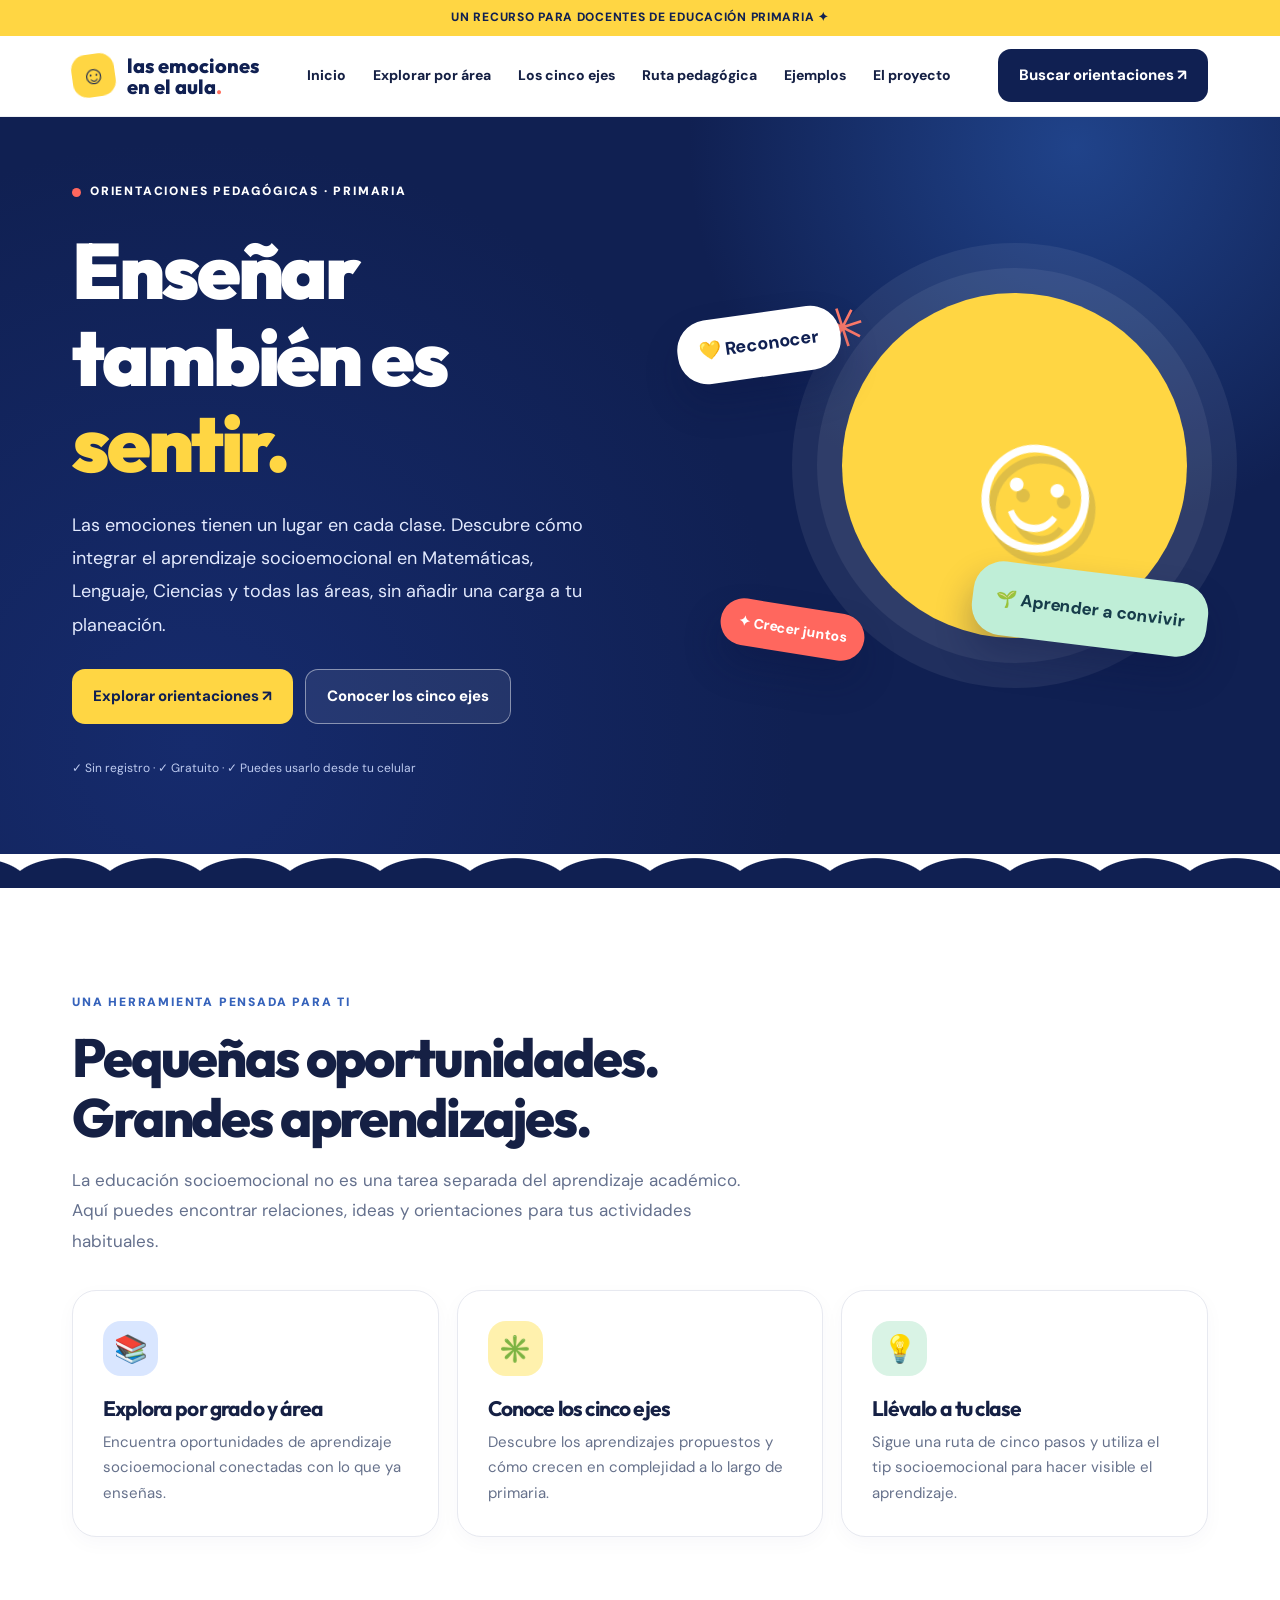
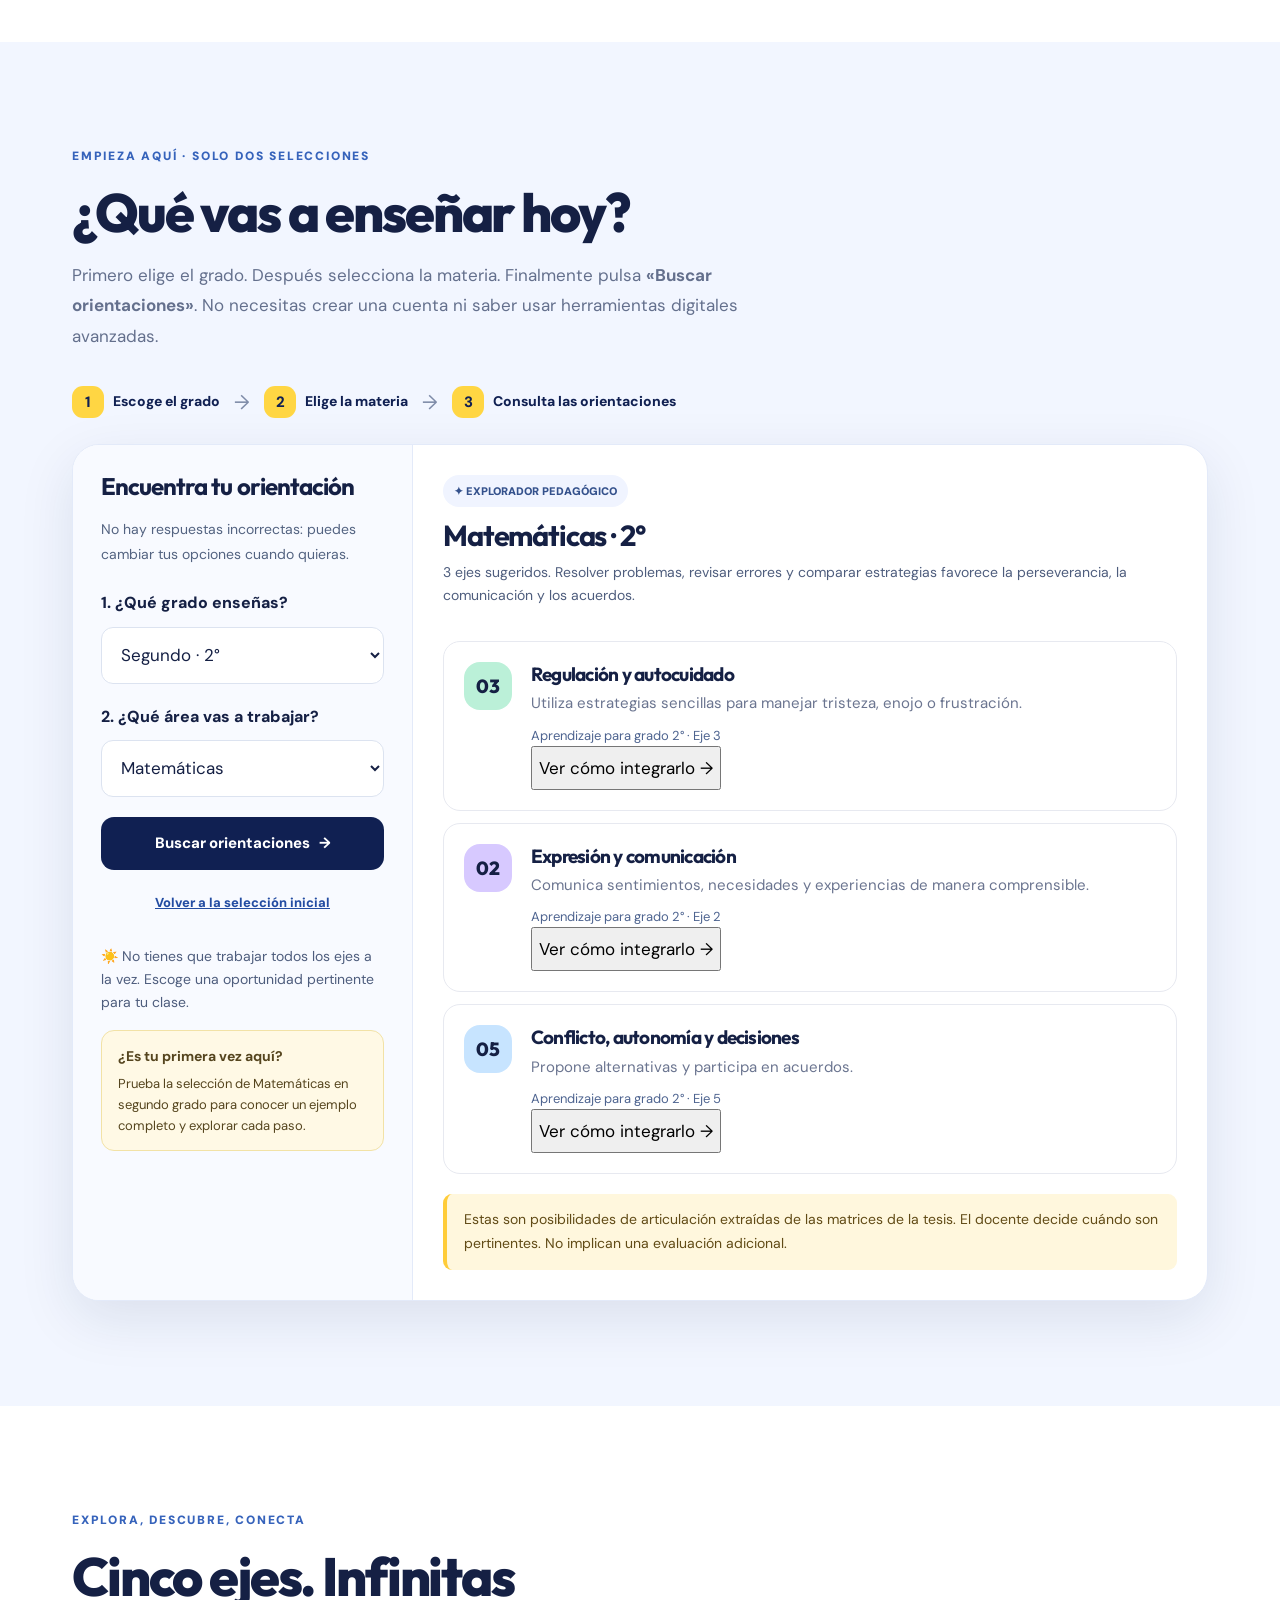
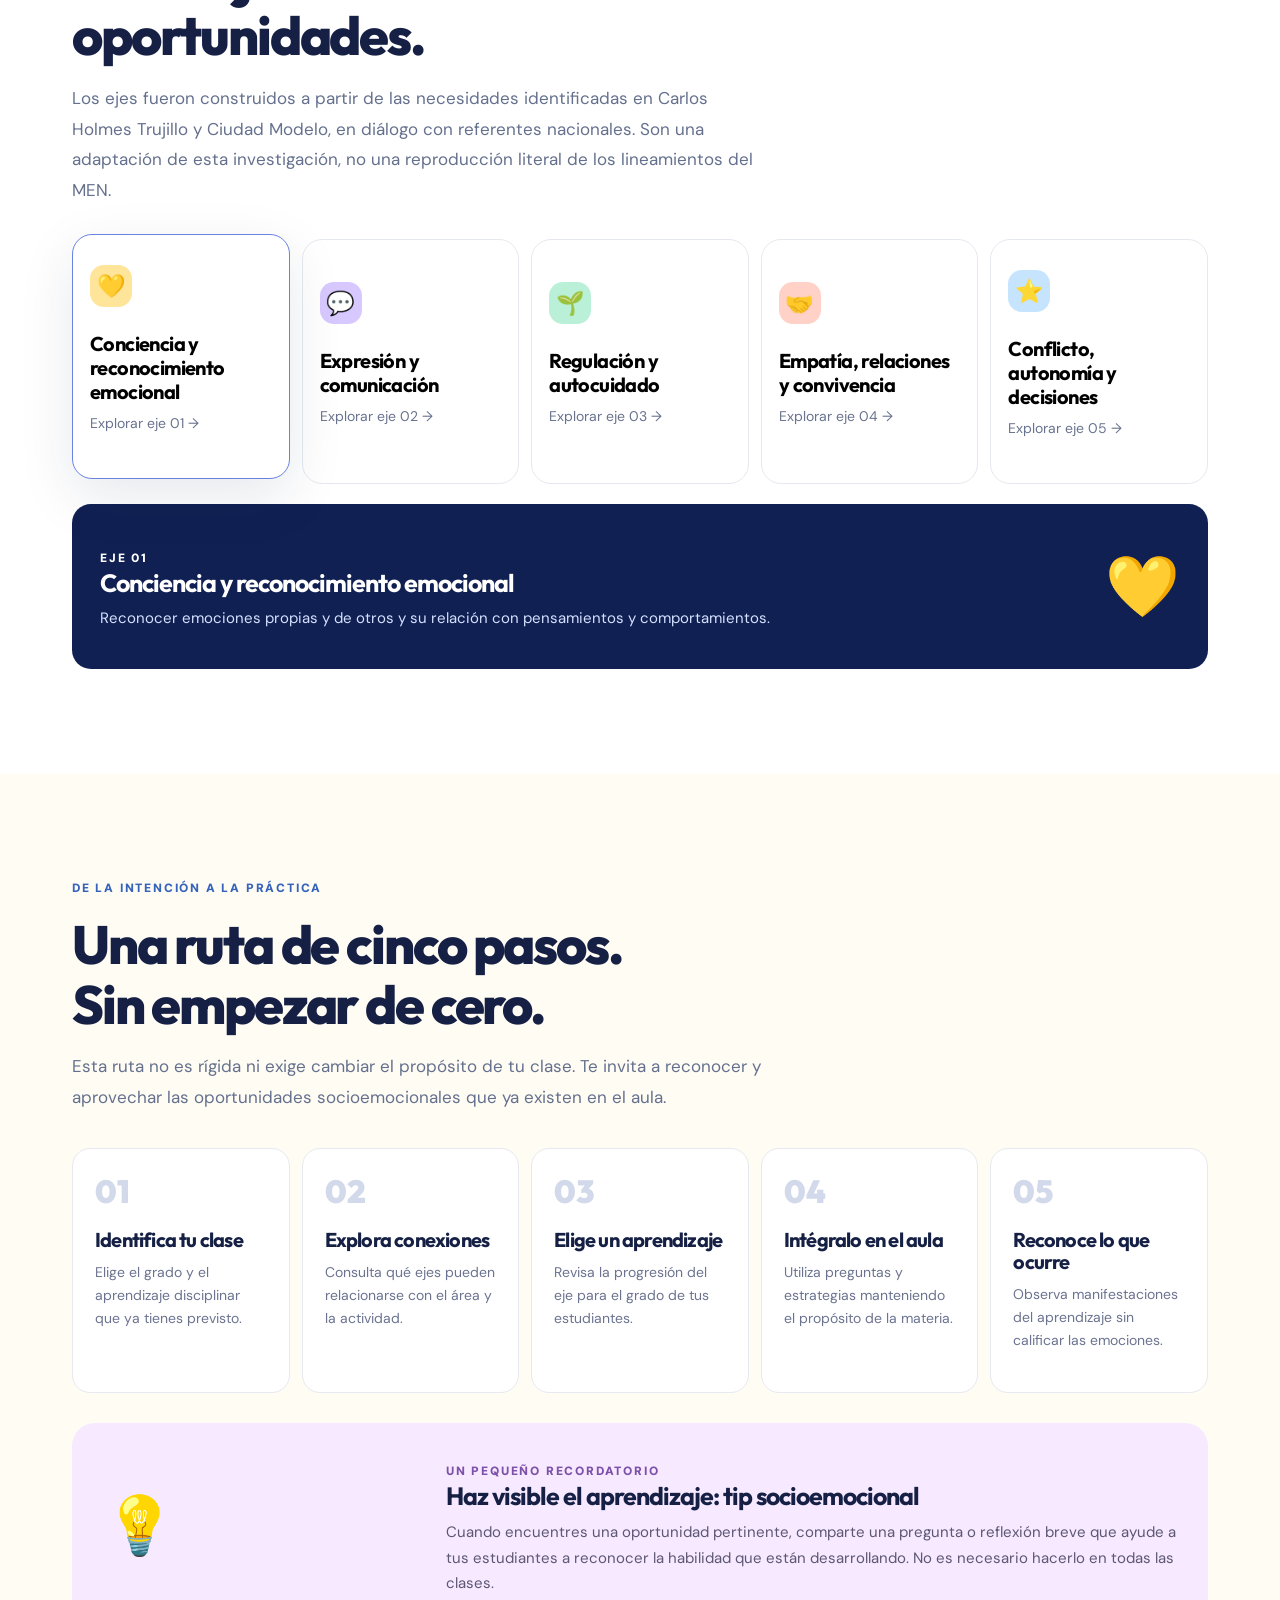
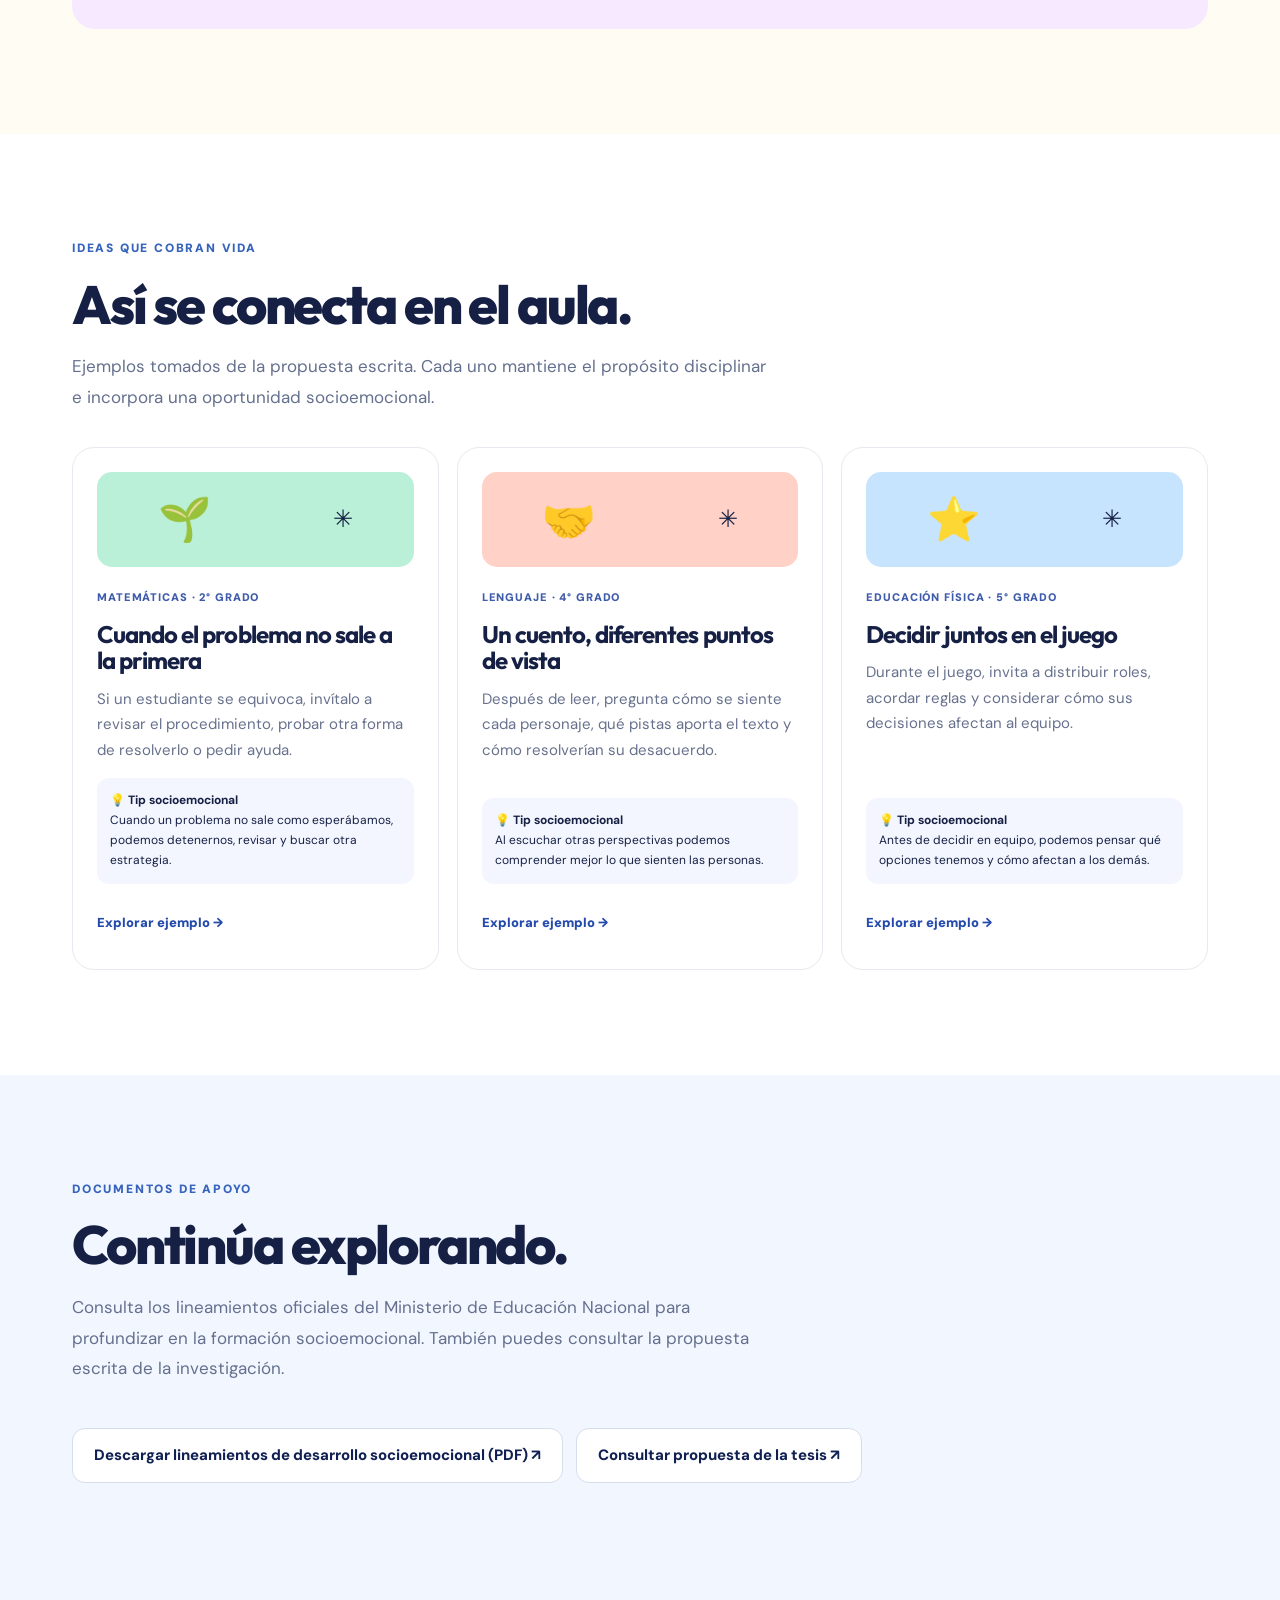
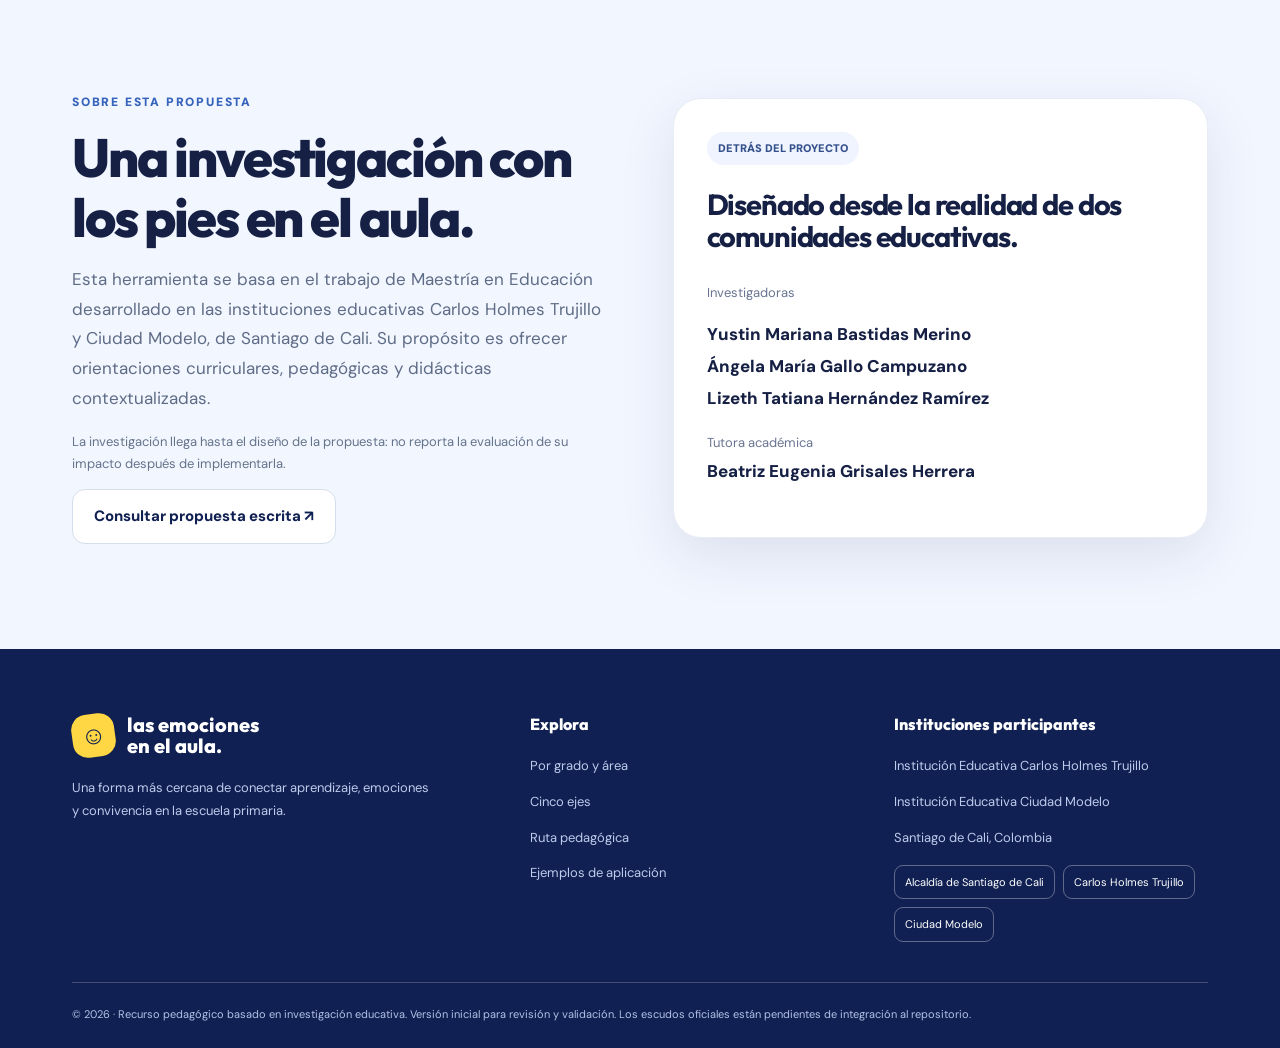
==== commit 53fc74c7: "Activate complete 10-area explorer and verified educational downloads" ====
--- a/index.html
+++ b/index.html
@@ -52,7 +52,7 @@
 <section class="section" id="ejes"><div class="container"><div class="section-head"><div class="kicker">EXPLORA, DESCUBRE, CONECTA</div><h2>Cinco ejes. Infinitas oportunidades.</h2><p>Los ejes fueron construidos a partir de las necesidades identificadas en Carlos Holmes Trujillo y Ciudad Modelo, en diálogo con referentes nacionales. Son una adaptación de esta investigación, no una reproducción literal de los lineamientos del MEN.</p></div><div class="axes" id="axes"></div><div class="axis-detail" id="axisDetail" aria-live="polite"></div></div></section>
 <section class="section alt" id="ruta"><div class="container"><div class="section-head"><div class="kicker">DE LA INTENCIÓN A LA PRÁCTICA</div><h2>Una ruta de cinco pasos.<br>Sin empezar de cero.</h2><p>Esta ruta no es rígida ni exige cambiar el propósito de tu clase. Te invita a reconocer y aprovechar las oportunidades socioemocionales que ya existen en el aula.</p></div><div class="steps"><article class="step"><span class="stepn">01</span><h3>Identifica tu clase</h3><p>Elige el grado y el aprendizaje disciplinar que ya tienes previsto.</p></article><article class="step"><span class="stepn">02</span><h3>Explora conexiones</h3><p>Consulta qué ejes pueden relacionarse con el área y la actividad.</p></article><article class="step"><span class="stepn">03</span><h3>Elige un aprendizaje</h3><p>Revisa la progresión del eje para el grado de tus estudiantes.</p></article><article class="step"><span class="stepn">04</span><h3>Intégralo en el aula</h3><p>Utiliza preguntas y estrategias manteniendo el propósito de la materia.</p></article><article class="step"><span class="stepn">05</span><h3>Reconoce lo que ocurre</h3><p>Observa manifestaciones del aprendizaje sin calificar las emociones.</p></article></div><div class="tip"><div class="spark">💡</div><div><span class="kicker" style="color:#7c51aa">UN PEQUEÑO RECORDATORIO</span><h3>Haz visible el aprendizaje: tip socioemocional</h3><p>Cuando encuentres una oportunidad pertinente, comparte una pregunta o reflexión breve que ayude a tus estudiantes a reconocer la habilidad que están desarrollando. No es necesario hacerlo en todas las clases.</p></div></div></div></section>
 <section class="section" id="ejemplos"><div class="container"><div class="section-head"><div class="kicker">IDEAS QUE COBRAN VIDA</div><h2>Así se conecta en el aula.</h2><p>Ejemplos tomados de la propuesta escrita. Cada uno mantiene el propósito disciplinar e incorpora una oportunidad socioemocional.</p></div><div class="example-grid" id="examples"></div></div></section>
-<section class="section bluebg" id="recursos"><div class="container"><div class="section-head"><div class="kicker">DOCUMENTOS DE APOYO</div><h2>Continúa explorando.</h2><p>Consulta documentos oficiales del Ministerio de Educación Nacional para profundizar en la formación socioemocional.</p></div><a class="button outline" href="https://www.mineducacion.gov.co/1780/w3-article-339975.html" target="_blank" rel="noopener noreferrer">Consultar lineamientos curriculares del MEN ↗</a></div></section><section class="section bluebg" id="proyecto"><div class="container" style="display:grid;grid-template-columns:1fr 1fr;gap:65px;align-items:center"><div><div class="kicker">SOBRE ESTA PROPUESTA</div><h2>Una investigación con los pies en el aula.</h2><p style="color:#5f6c86">Esta herramienta se basa en el trabajo de Maestría en Educación desarrollado en las instituciones educativas Carlos Holmes Trujillo y Ciudad Modelo, de Santiago de Cali. Su propósito es ofrecer orientaciones curriculares, pedagógicas y didácticas contextualizadas.</p><p style="font-size:13px;color:#65748b">La investigación llega hasta el diseño de la propuesta: no reporta la evaluación de su impacto después de implementarla.</p><a class="button outline" href="https://docs.google.com/document/d/1V6e5PqfhyEeGDcYzv-VdV_1fJkuegOus/edit" target="_blank" rel="noopener noreferrer">Consultar propuesta escrita ↗</a></div><div style="background:#fff;border-radius:28px;padding:33px;border:1px solid #e7ecf6;box-shadow:var(--shadow)"><span class="tag">DETRÁS DEL PROYECTO</span><h3 style="font-size:29px;margin-top:24px">Diseñado desde la realidad de dos comunidades educativas.</h3><p style="font-size:13px;color:#6a7592">Investigadoras</p><p style="font-weight:800;line-height:1.9">Yustin Mariana Bastidas Merino<br>Ángela María Gallo Campuzano<br>Lizeth Tatiana Hernández Ramírez</p><p style="font-size:13px;color:#6a7592;margin-bottom:3px">Tutora académica</p><p style="font-weight:800">Beatriz Eugenia Grisales Herrera</p></div></div></section></main>
+<section class="section bluebg" id="recursos"><div class="container"><div class="section-head"><div class="kicker">DOCUMENTOS DE APOYO</div><h2>Continúa explorando.</h2><p>Consulta los lineamientos oficiales del Ministerio de Educación Nacional para profundizar en la formación socioemocional. También puedes consultar la propuesta escrita de la investigación.</p></div><a class="button outline" href="https://www.mineducacion.gov.co/1780/articles-339975_recurso_13.pdf" target="_blank" rel="noopener noreferrer">Descargar lineamientos de desarrollo socioemocional (PDF) ↗</a> <a class="button outline" style="margin:10px 0 0 8px" href="https://docs.google.com/document/d/1V6e5PqfhyEeGDcYzv-VdV_1fJkuegOus/edit" target="_blank" rel="noopener noreferrer">Consultar propuesta de la tesis ↗</a></div></section><section class="section bluebg" id="proyecto"><div class="container" style="display:grid;grid-template-columns:1fr 1fr;gap:65px;align-items:center"><div><div class="kicker">SOBRE ESTA PROPUESTA</div><h2>Una investigación con los pies en el aula.</h2><p style="color:#5f6c86">Esta herramienta se basa en el trabajo de Maestría en Educación desarrollado en las instituciones educativas Carlos Holmes Trujillo y Ciudad Modelo, de Santiago de Cali. Su propósito es ofrecer orientaciones curriculares, pedagógicas y didácticas contextualizadas.</p><p style="font-size:13px;color:#65748b">La investigación llega hasta el diseño de la propuesta: no reporta la evaluación de su impacto después de implementarla.</p><a class="button outline" href="https://docs.google.com/document/d/1V6e5PqfhyEeGDcYzv-VdV_1fJkuegOus/edit" target="_blank" rel="noopener noreferrer">Consultar propuesta escrita ↗</a></div><div style="background:#fff;border-radius:28px;padding:33px;border:1px solid #e7ecf6;box-shadow:var(--shadow)"><span class="tag">DETRÁS DEL PROYECTO</span><h3 style="font-size:29px;margin-top:24px">Diseñado desde la realidad de dos comunidades educativas.</h3><p style="font-size:13px;color:#6a7592">Investigadoras</p><p style="font-weight:800;line-height:1.9">Yustin Mariana Bastidas Merino<br>Ángela María Gallo Campuzano<br>Lizeth Tatiana Hernández Ramírez</p><p style="font-size:13px;color:#6a7592;margin-bottom:3px">Tutora académica</p><p style="font-weight:800">Beatriz Eugenia Grisales Herrera</p></div></div></section></main>
 <footer class="foot"><div class="container"><div class="footergrid"><div><div class="brand" style="color:#fff"><span class="brand-mark">☺</span><span>las emociones<br>en el aula.</span></div><p style="max-width:360px;margin-top:20px">Una forma más cercana de conectar aprendizaje, emociones y convivencia en la escuela primaria.</p></div><div><h4>Explora</h4><p><a href="#explorar">Por grado y área</a></p><p><a href="#ejes">Cinco ejes</a></p><p><a href="#ruta">Ruta pedagógica</a></p><p><a href="#ejemplos">Ejemplos de aplicación</a></p></div><div><h4>Instituciones participantes</h4><p>Institución Educativa Carlos Holmes Trujillo</p><p>Institución Educativa Ciudad Modelo</p><p>Santiago de Cali, Colombia</p><div class="logos"><span class="logo-pill">Alcaldía de Santiago de Cali</span><span class="logo-pill">Carlos Holmes Trujillo</span><span class="logo-pill">Ciudad Modelo</span></div></div></div><div class="foot-bottom">© 2026 · Recurso pedagógico basado en investigación educativa. Versión inicial para revisión y validación. Los escudos oficiales están pendientes de integración al repositorio.</div></div></footer>
 <div class="dialog" id="dialog" role="dialog" aria-modal="true" aria-labelledby="modalTitle"><div class="modal"><button class="close" id="closeModal" aria-label="Cerrar">×</button><span class="tag" id="modalTag">EJEMPLO PEDAGÓGICO</span><h2 id="modalTitle" style="margin-top:15px"></h2><div id="modalContent"></div><button class="button" id="closeBottom" style="margin-top:20px">Entendido ✓</button></div></div>
 <script>
@@ -66,4 +66,4 @@
 const modal=document.querySelector("#dialog");let previousFocus=null;function openExample(e){const a=axes[e.axis];document.querySelector('#modalTag').textContent=e.area.toUpperCase()+' · '+e.grade+'° · EJE '+(e.axis+1);document.querySelector('#modalTitle').textContent=e.title;document.querySelector('#modalContent').innerHTML=[['Propósito de la clase',e.objective],['Eje socioemocional',a.name],['Aprendizaje propuesto',e.learning],['Orientación para el aula',e.activity],['Qué puedes reconocer',e.evidence],['💡 Tip socioemocional',e.tip]].map(([k,v])=>'<div class="modrow"><strong>'+k+'</strong><span>'+v+'</span></div>').join('');previousFocus=document.activeElement;modal.classList.add('show');document.body.style.overflow='hidden';document.querySelector('#closeModal').focus()}function closeModal(){modal.classList.remove('show');document.body.style.overflow='';if(previousFocus&&typeof previousFocus.focus==='function')previousFocus.focus()}document.querySelector('#closeModal').onclick=closeModal;document.querySelector('#closeBottom').onclick=closeModal;modal.addEventListener('click',e=>{if(e.target===modal)closeModal()});window.addEventListener('keydown',e=>{if(e.key==='Escape'&&modal.classList.contains('show'))closeModal();if(e.key==='Tab'&&modal.classList.contains('show')){const tabbable=[...modal.querySelectorAll('button:not([disabled]),a[href],input,select')];const first=tabbable[0],last=tabbable[tabbable.length-1];if(e.shiftKey&&document.activeElement===first){e.preventDefault();last.focus()}else if(!e.shiftKey&&document.activeElement===last){e.preventDefault();first.focus()}}});
 const exampleHost=document.querySelector('#examples');examples.forEach((e,i)=>{let el=document.createElement('article');el.className='example';el.innerHTML='<div style="height:95px;border-radius:15px;background:'+colors[e.axis]+';display:flex;align-items:center;justify-content:space-around;font-size:43px"><span>'+axes[e.axis].emoji+'</span><span style="font-size:24px">✳</span></div><span class="subject" style="margin-top:21px">'+e.area+' · '+e.grade+'° grado</span><h3>'+e.title+'</h3><p>'+e.activity+'</p><div class="note"><b>💡 Tip socioemocional</b><br>'+e.tip+'</div><button class="linkmore" type="button">Explorar ejemplo →</button>';el.querySelector('button').onclick=()=>openExample(e);exampleHost.appendChild(el)});
 const menu=document.querySelector('#menu');menu.onclick=()=>{const x=document.querySelector('#navlinks');const open=x.classList.toggle('open');menu.setAttribute('aria-expanded',String(open));menu.textContent=open?'×':'☰';menu.setAttribute('aria-label',open?'Cerrar menú de navegación':'Abrir menú de navegación')};document.querySelectorAll('#navlinks a').forEach(a=>a.addEventListener('click',()=>{document.querySelector('#navlinks').classList.remove('open');menu.setAttribute('aria-expanded','false');menu.textContent='☰';menu.setAttribute('aria-label','Abrir menú de navegación')}));
-</script><script src="progression.js"></script><script src="area-mapping.js"></script><script src="matrix-explorer.js"></script></body></html>+</script><script src="progression.js"></script><script src="area-mapping.js"></script><script src="area-guidance.js"></script><script src="matrix-explorer.js"></script></body></html>
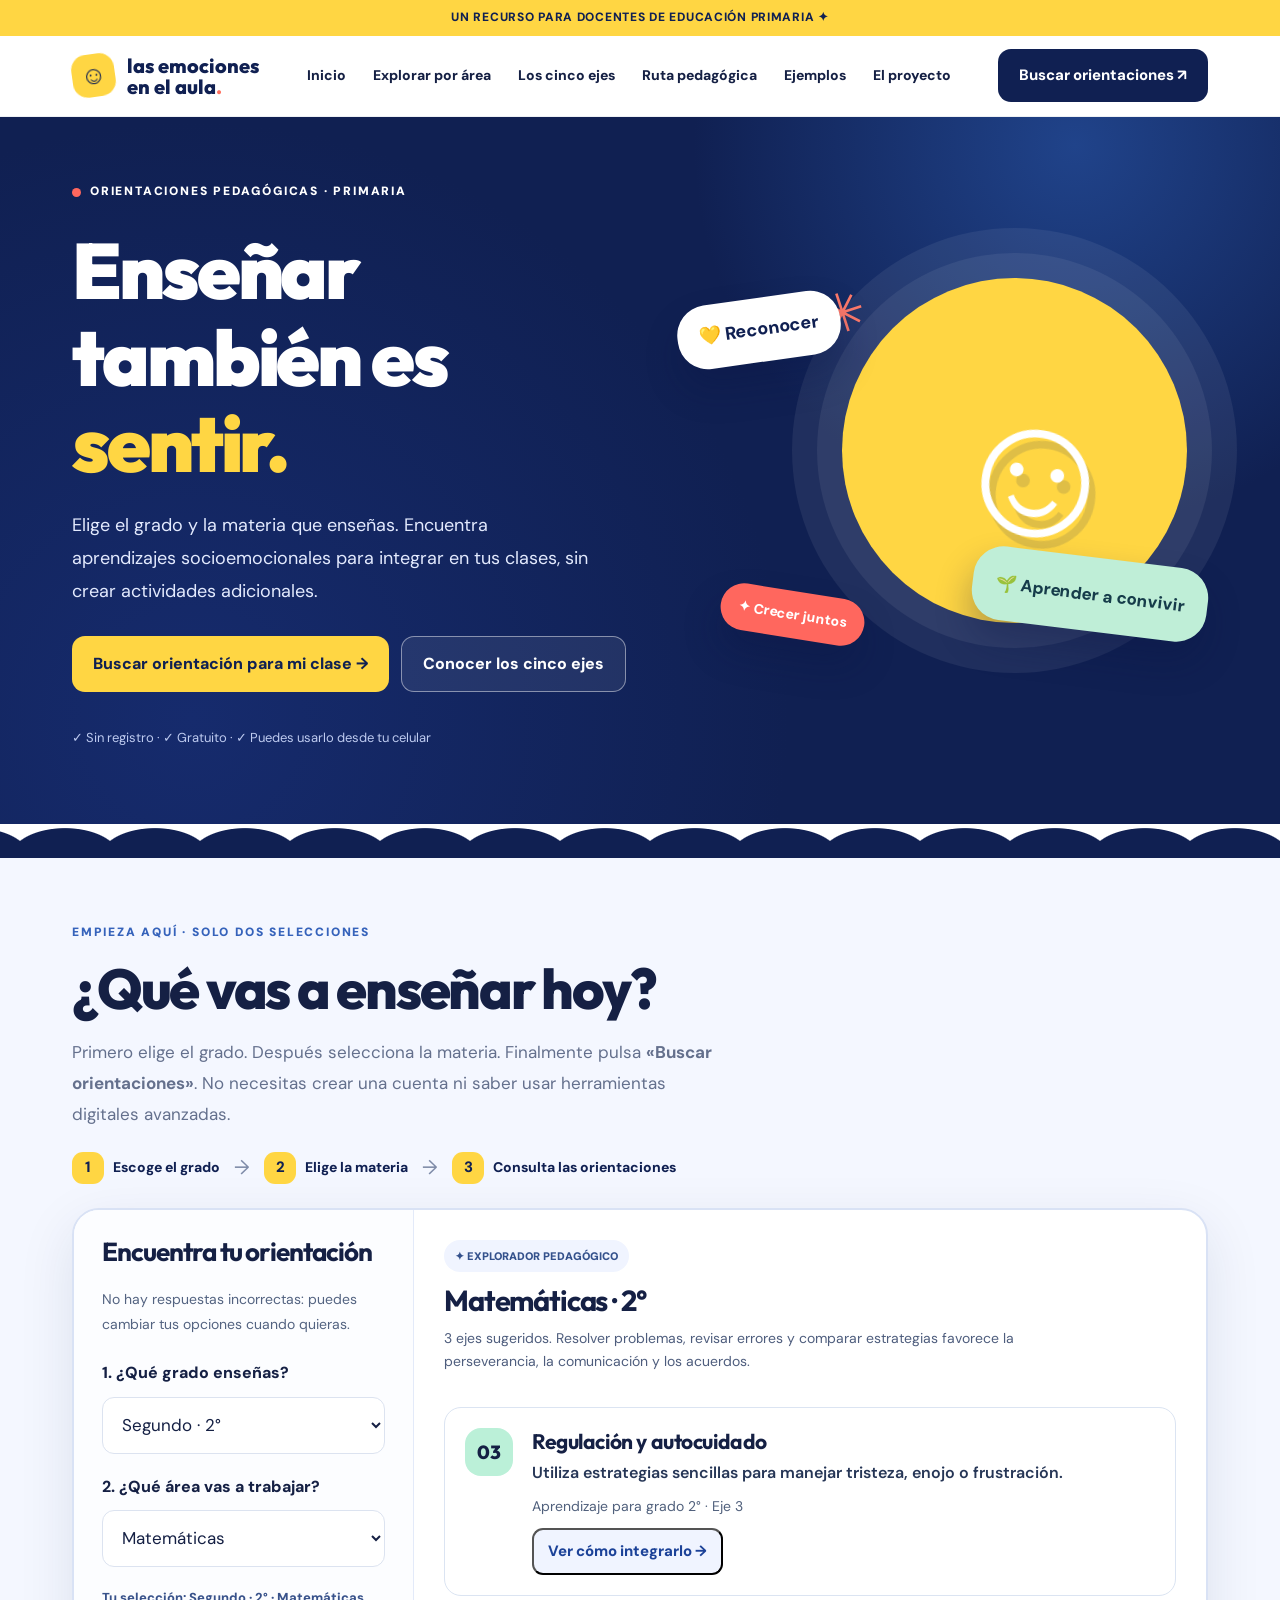
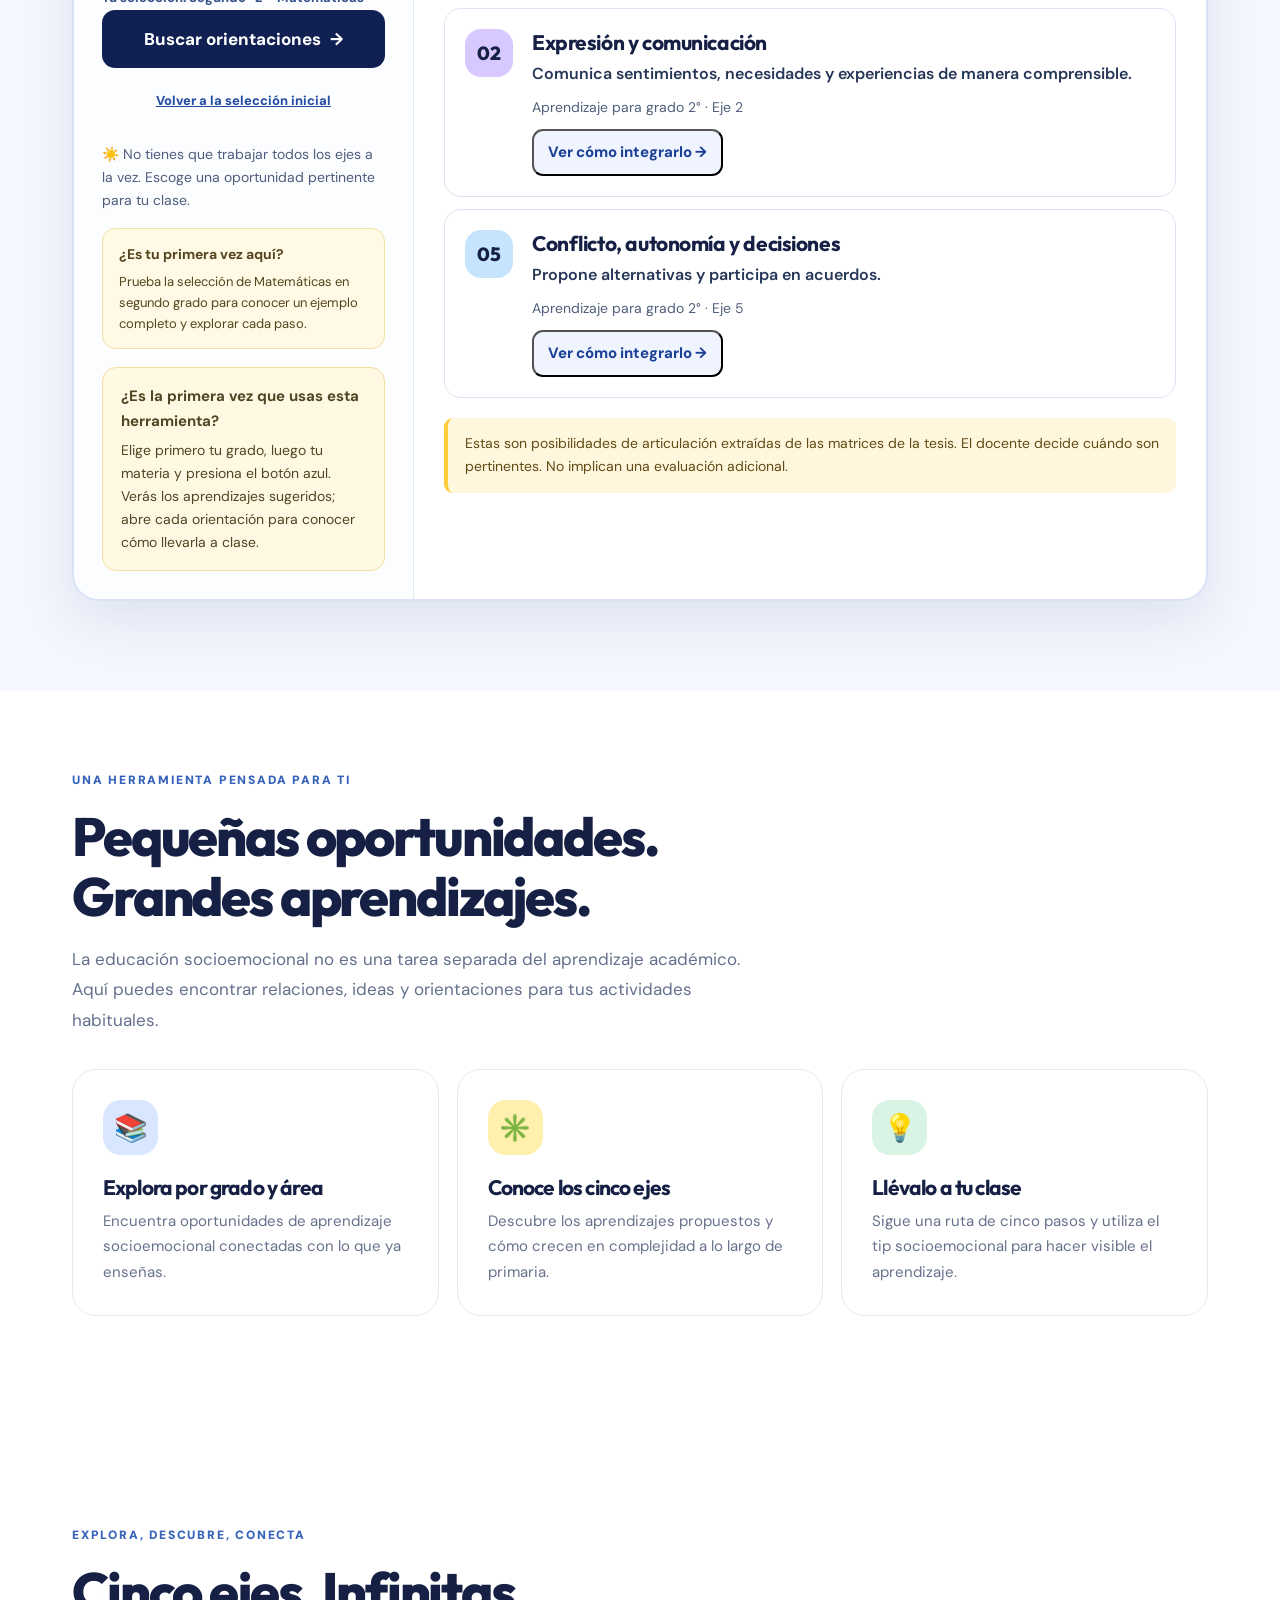
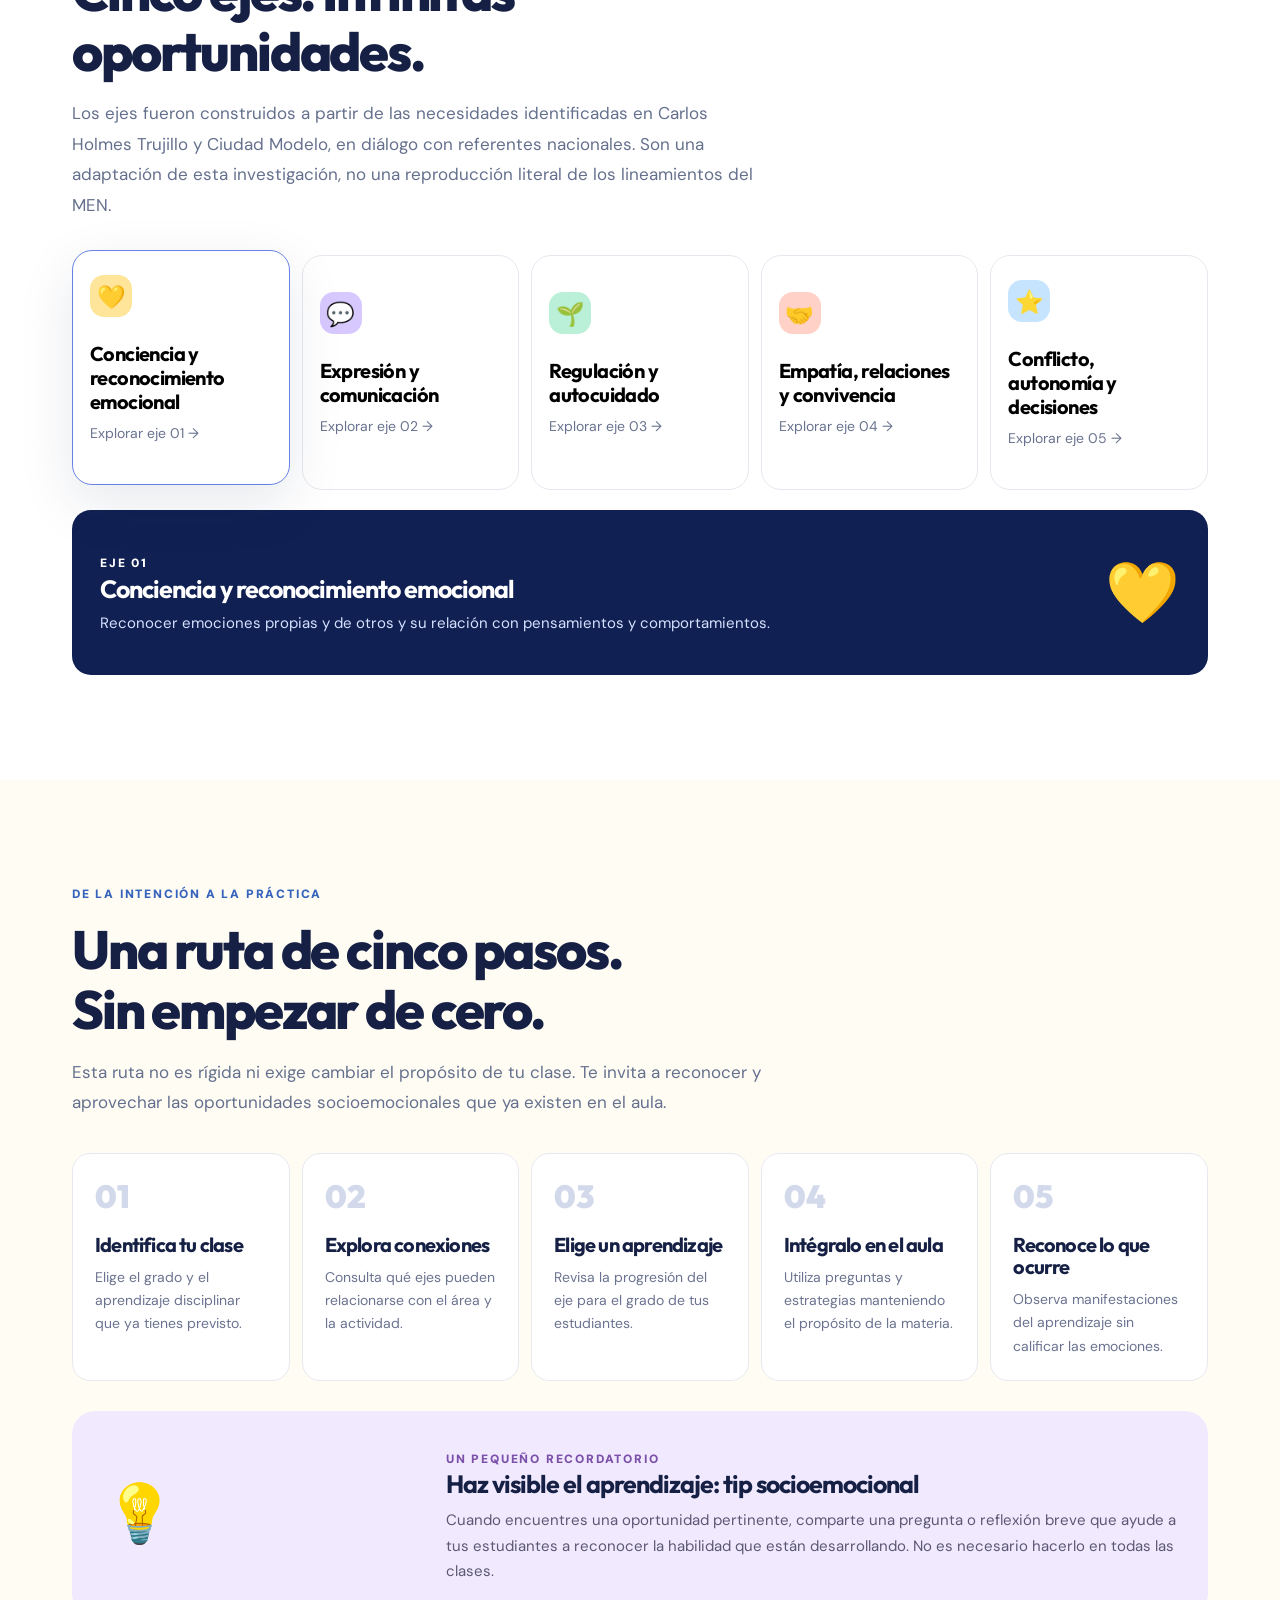
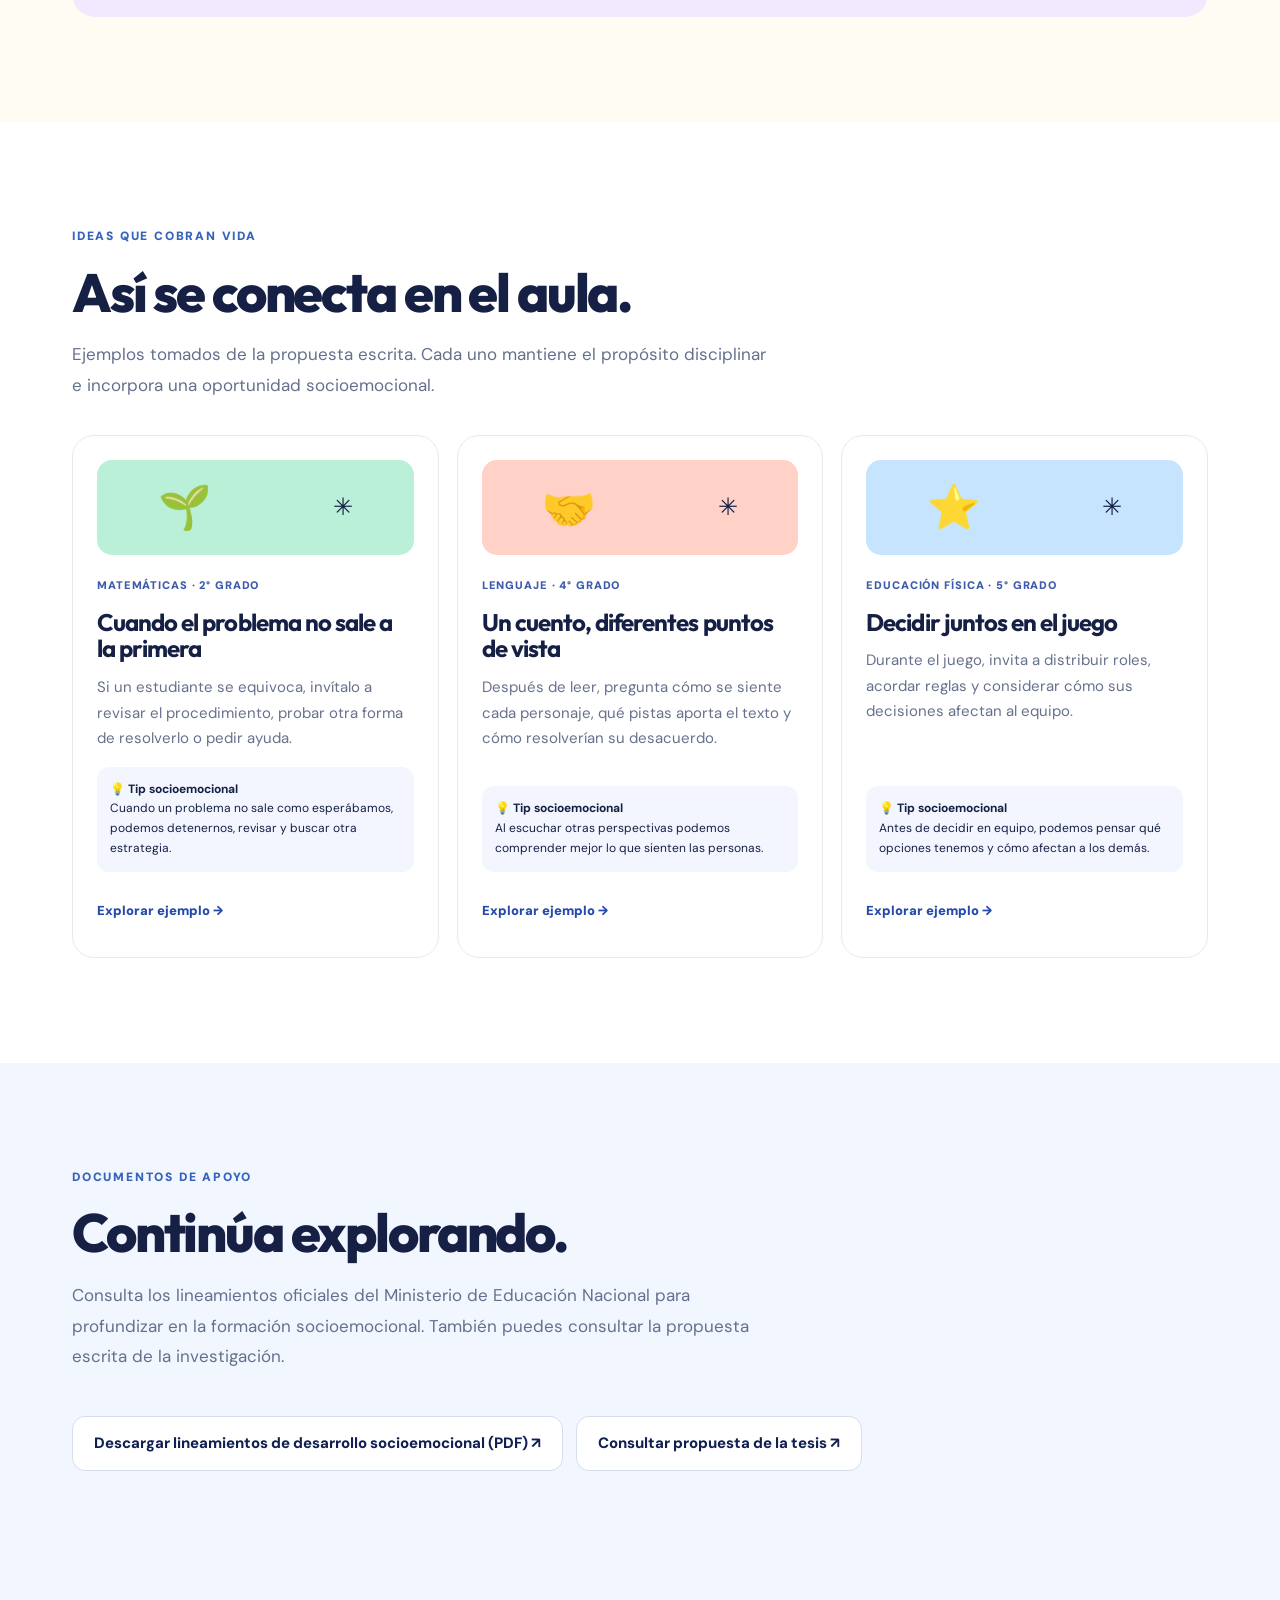
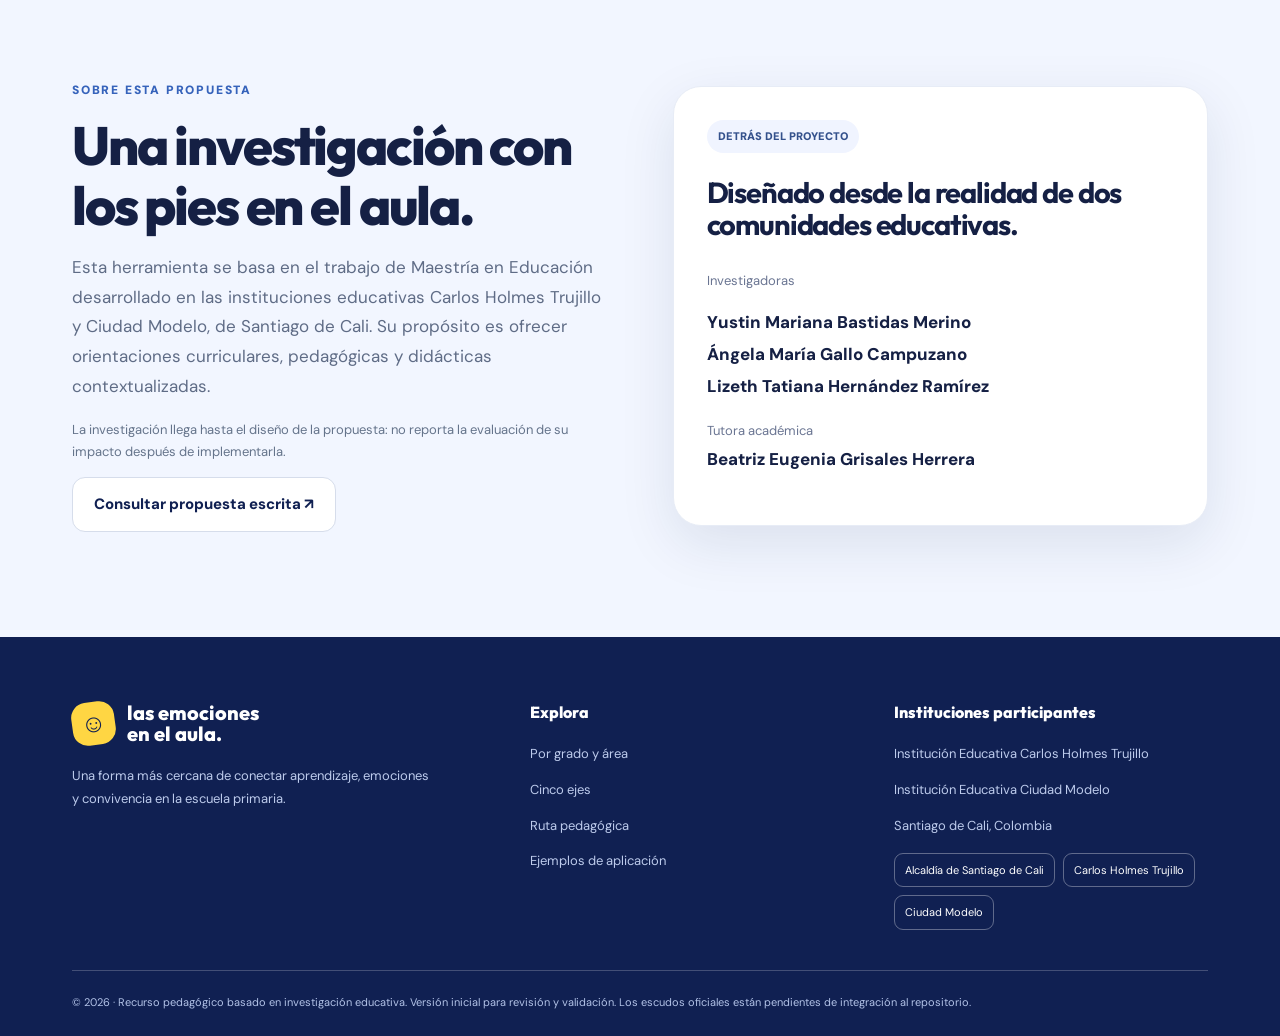
==== commit 3e0f6634: "Load responsive teacher-centered UX improvements" ====
--- a/index.html
+++ b/index.html
@@ -44,7 +44,7 @@
 @media(max-width:720px){html{scroll-padding-top:85px}.announcement{font-size:10px}.navlinks{top:68px;gap:3px}.navlinks a{font-size:16px;min-height:48px;padding:8px 10px}.hero-grid{padding-top:50px}.hero h1{font-size:clamp(42px,10vw,57px)}.hero .lead{font-size:16px}.hero-actions{flex-direction:column;align-items:stretch}.hero-actions .button{width:100%}.hero-art{height:220px;transform:scale(.63);margin-top:-75px;margin-bottom:-85px}.section{padding:65px 0}.section h2{font-size:clamp(32px,8vw,42px)}.section-head p{font-size:16px}.quick-help{gap:8px}.quick-help>div{font-size:12px}.quick-arrow{display:none}.quick-num{width:28px;height:28px}.explorer-sidebar{display:block;padding:23px}.explorer-body{padding:22px}.axes,.steps{grid-template-columns:repeat(2,minmax(0,1fr))}.axis{min-height:210px}.step{min-height:225px}.example{min-height:initial}.tip{padding:24px}.modal{padding:25px;border-radius:18px}.footergrid p,.footergrid a{font-size:14px}}
 @media(max-width:480px){.container{padding:0 18px}.hero-art{transform:scale(.55);margin-top:-90px;margin-bottom:-110px}.quick-help{display:grid;grid-template-columns:1fr;gap:7px}.quick-help>div{font-size:14px}.axes,.steps{grid-template-columns:1fr}.axis,.step{min-height:auto;padding:22px}.axis b{margin-bottom:13px}.result{grid-template-columns:42px 1fr;padding:16px;gap:11px}.result .number{width:40px;height:40px;font-size:17px}.result h4{font-size:17px}.axis-detail{padding:22px}.tip{gap:12px}.tip .spark{font-size:38px}.hero-actions .button{font-size:14px}}
 @media(prefers-contrast:more){.button{border:2px solid currentColor}.feature,.result,.step,.axis{border-color:#64718e}.help,.feature p,.example p{color:#283658}}
-.teacher-help{margin-top:16px;border-radius:13px;background:#fff9e5;border:1px solid #f2e2a6;padding:14px 16px;font-size:14px;color:#55451e}.teacher-help p{font-size:13px;margin:6px 0 0;line-height:1.6}</style></head>
+.teacher-help{margin-top:16px;border-radius:13px;background:#fff9e5;border:1px solid #f2e2a6;padding:14px 16px;font-size:14px;color:#55451e}.teacher-help p{font-size:13px;margin:6px 0 0;line-height:1.6}</style><link rel="stylesheet" href="ux-refinement.css"></head>
 <body><a class="skip-link" href="#explorar">Saltar al buscador de orientaciones</a><div class="announcement">UN RECURSO PARA DOCENTES DE EDUCACIÓN PRIMARIA ✦</div><header class="header"><nav class="nav container" aria-label="Navegación principal"><a class="brand" href="#inicio"><span class="brand-mark">☺</span><span>las emociones<br>en el aula<span style="color:#ff705f">.</span></span></a><div class="navlinks" id="navlinks"><a href="#inicio">Inicio</a><a href="#explorar">Explorar por área</a><a href="#ejes">Los cinco ejes</a><a href="#ruta">Ruta pedagógica</a><a href="#ejemplos">Ejemplos</a><a href="#proyecto">El proyecto</a></div><a class="button" href="#explorar">Buscar orientaciones ↗</a><button class="mobile-toggle" id="menu" aria-label="Abrir menú de navegación" aria-controls="navlinks" aria-expanded="false">☰</button></nav></header>
 <main><section class="hero" id="inicio"><div class="hero-grid container"><div><span class="eyebrow"><span class="dot"></span>ORIENTACIONES PEDAGÓGICAS · PRIMARIA</span><h1>Enseñar también es <em>sentir.</em></h1><p class="lead">Las emociones tienen un lugar en cada clase. Descubre cómo integrar el aprendizaje socioemocional en Matemáticas, Lenguaje, Ciencias y todas las áreas, sin añadir una carga a tu planeación.</p><div class="hero-actions"><a class="button yellow" href="#explorar">Explorar orientaciones ↗</a><a class="button outline" href="#ejes">Conocer los cinco ejes</a></div><div class="hero-small">✓ Sin registro · ✓ Gratuito · ✓ Puedes usarlo desde tu celular</div></div><div class="hero-art" aria-hidden="true"><div class="sun"></div><div class="smile">☺</div><div class="scribble">✳</div><div class="bubble one">💛 Reconocer</div><div class="bubble two">🌱 Aprender a convivir</div><div class="bubble three">✦ Crecer juntos</div></div></div></section><div class="wave"></div>
 <section class="section" id="como"><div class="container"><div class="section-head"><div class="kicker">UNA HERRAMIENTA PENSADA PARA TI</div><h2>Pequeñas oportunidades.<br>Grandes aprendizajes.</h2><p>La educación socioemocional no es una tarea separada del aprendizaje académico. Aquí puedes encontrar relaciones, ideas y orientaciones para tus actividades habituales.</p></div><div class="feature-grid"><article class="feature"><div class="ico" style="background:#d9e6ff">📚</div><h3>Explora por grado y área</h3><p>Encuentra oportunidades de aprendizaje socioemocional conectadas con lo que ya enseñas.</p></article><article class="feature"><div class="ico" style="background:#fff1ad">✳️</div><h3>Conoce los cinco ejes</h3><p>Descubre los aprendizajes propuestos y cómo crecen en complejidad a lo largo de primaria.</p></article><article class="feature"><div class="ico" style="background:#d9f3e5">💡</div><h3>Llévalo a tu clase</h3><p>Sigue una ruta de cinco pasos y utiliza el tip socioemocional para hacer visible el aprendizaje.</p></article></div></div></section>
@@ -66,4 +66,4 @@
 const modal=document.querySelector("#dialog");let previousFocus=null;function openExample(e){const a=axes[e.axis];document.querySelector('#modalTag').textContent=e.area.toUpperCase()+' · '+e.grade+'° · EJE '+(e.axis+1);document.querySelector('#modalTitle').textContent=e.title;document.querySelector('#modalContent').innerHTML=[['Propósito de la clase',e.objective],['Eje socioemocional',a.name],['Aprendizaje propuesto',e.learning],['Orientación para el aula',e.activity],['Qué puedes reconocer',e.evidence],['💡 Tip socioemocional',e.tip]].map(([k,v])=>'<div class="modrow"><strong>'+k+'</strong><span>'+v+'</span></div>').join('');previousFocus=document.activeElement;modal.classList.add('show');document.body.style.overflow='hidden';document.querySelector('#closeModal').focus()}function closeModal(){modal.classList.remove('show');document.body.style.overflow='';if(previousFocus&&typeof previousFocus.focus==='function')previousFocus.focus()}document.querySelector('#closeModal').onclick=closeModal;document.querySelector('#closeBottom').onclick=closeModal;modal.addEventListener('click',e=>{if(e.target===modal)closeModal()});window.addEventListener('keydown',e=>{if(e.key==='Escape'&&modal.classList.contains('show'))closeModal();if(e.key==='Tab'&&modal.classList.contains('show')){const tabbable=[...modal.querySelectorAll('button:not([disabled]),a[href],input,select')];const first=tabbable[0],last=tabbable[tabbable.length-1];if(e.shiftKey&&document.activeElement===first){e.preventDefault();last.focus()}else if(!e.shiftKey&&document.activeElement===last){e.preventDefault();first.focus()}}});
 const exampleHost=document.querySelector('#examples');examples.forEach((e,i)=>{let el=document.createElement('article');el.className='example';el.innerHTML='<div style="height:95px;border-radius:15px;background:'+colors[e.axis]+';display:flex;align-items:center;justify-content:space-around;font-size:43px"><span>'+axes[e.axis].emoji+'</span><span style="font-size:24px">✳</span></div><span class="subject" style="margin-top:21px">'+e.area+' · '+e.grade+'° grado</span><h3>'+e.title+'</h3><p>'+e.activity+'</p><div class="note"><b>💡 Tip socioemocional</b><br>'+e.tip+'</div><button class="linkmore" type="button">Explorar ejemplo →</button>';el.querySelector('button').onclick=()=>openExample(e);exampleHost.appendChild(el)});
 const menu=document.querySelector('#menu');menu.onclick=()=>{const x=document.querySelector('#navlinks');const open=x.classList.toggle('open');menu.setAttribute('aria-expanded',String(open));menu.textContent=open?'×':'☰';menu.setAttribute('aria-label',open?'Cerrar menú de navegación':'Abrir menú de navegación')};document.querySelectorAll('#navlinks a').forEach(a=>a.addEventListener('click',()=>{document.querySelector('#navlinks').classList.remove('open');menu.setAttribute('aria-expanded','false');menu.textContent='☰';menu.setAttribute('aria-label','Abrir menú de navegación')}));
-</script><script src="progression.js"></script><script src="area-mapping.js"></script><script src="area-guidance.js"></script><script src="matrix-explorer.js"></script></body></html>+</script><script src="progression.js"></script><script src="area-mapping.js"></script><script src="area-guidance.js"></script><script src="matrix-explorer.js"></script><script src="ux-refinement.js"></script></body></html>
--- a/ux-refinement.css
+++ b/ux-refinement.css
@@ -0,0 +1,94 @@
+/* UX para docentes de todas las edades — 2026 */
+:root{--ux-navy:#122352;--ux-blue:#244db0;--ux-focus:#efaa24}
+html{scroll-padding-top:105px}
+main{display:flex;flex-direction:column}
+main>.hero{order:0}
+main>.wave{order:1}
+main>#explorar{order:2}
+main>#como{order:3}
+main>#ejes{order:4}
+main>#ruta{order:5}
+main>#ejemplos{order:6}
+main>#recursos{order:7}
+main>#proyecto{order:8}
+#explorar{padding-top:65px;padding-bottom:90px;background:#f4f7ff}
+#explorar .section-head{margin-bottom:22px}
+#explorar .section-head h2{font-size:clamp(36px,4.5vw,56px)}
+#explorar .section-head p{max-width:650px}
+#explorar .quick-help{margin-bottom:24px}
+.explorer{border:2px solid #d9e2f5}
+.explorer-sidebar{background:#fcfdff}
+#explorar .explorer-sidebar h3{font-size:26px}
+.formfield select{background-color:#fff}
+.formfield select:hover{border-color:#3863b1}
+#consultar{font-size:17px;min-height:58px}
+#results .result{border:1.5px solid #dbe4f2;align-items:start;background:#fff}
+#results .result h4{font-size:21px;letter-spacing:-.02em}
+#results .result p{font-size:16px;color:#263656;font-weight:600}
+#results .result small{display:block;margin:10px 0;color:#50607c;font-size:14px}
+#results .result .linkmore{font-size:15px;font-weight:800;background:#f0f4ff;border-radius:11px;padding:9px 14px;text-decoration:none;color:#1c4298}
+#results .result .linkmore:hover{background:#e4edff}
+#results .result:focus-within{border-color:#2452af}
+#resultDesc{max-width:610px}
+.notice{line-height:1.7}
+.axis{cursor:pointer;min-height:235px}
+.axis:hover{border-color:#3c66c2}
+.axis:focus-visible{outline:3px solid var(--ux-focus);outline-offset:3px}
+.feature,.step,.example{box-shadow:none}
+#como{padding-top:80px}
+#como .feature{min-height:185px}
+#ruta .step{min-height:220px}
+#ejemplos .example{min-height:390px}
+.hero-art{pointer-events:none}
+.hero-actions .button{font-size:16px;min-height:56px}
+.hero-small{font-size:13px}
+a:focus-visible,button:focus-visible,select:focus-visible{outline:3px solid var(--ux-focus);outline-offset:4px}
+#orientacionesResultado{scroll-margin-top:105px}
+#resultTitle:focus{outline:none}
+.help-list{margin-top:18px;background:#fff9e4;border:1px solid #f3dda0;border-radius:14px;padding:16px 18px;color:#514523}
+.help-list strong{display:block;font-size:15px}
+.help-list p{font-size:14px;line-height:1.65;margin:5px 0 0}
+.explorer-progress{font-size:13px;font-weight:800;color:#38528b;margin:12px 0 0}
+#no-results{padding:20px;background:#f4f6fc;border-radius:15px}
+.tip{background:#f1eaff}
+@media(min-width:721px) and (max-width:1080px){
+ .navlinks{gap:13px}
+ .navlinks a{font-size:12px}
+ .hero-grid{padding-top:44px;padding-bottom:42px}
+}
+@media(max-width:900px){
+ #explorar{padding-top:58px}
+ .explorer-sidebar{display:block}
+ .explorer-sidebar .formfield{max-width:none}
+ .explorer-sidebar .button{width:100%}
+}
+@media(max-width:720px){
+ html{scroll-padding-top:82px}
+ .hero-grid{padding-top:40px}
+ .hero-art{max-width:100%;overflow:hidden}
+ #explorar{padding:50px 0 70px}
+ #explorar .section-head h2{font-size:36px}
+ #explorar .section-head p{font-size:16px}
+ .quick-help{display:flex;align-items:flex-start;gap:10px}
+ .quick-help>div{font-size:13px;line-height:1.3}
+ .explorer-sidebar,.explorer-body{padding:22px 19px}
+ .explorer-sidebar .formfield label{font-size:16px}
+ .explorer-sidebar select{min-height:56px}
+ #results .result{grid-template-columns:44px minmax(0,1fr);padding:15px;gap:11px}
+ #results .result h4{font-size:18px}
+ #results .result p{font-size:15px}
+ #results .result .linkmore{width:100%;justify-content:center}
+ #resultTitle{font-size:26px}
+ .axes{gap:12px}
+ .axis{min-height:initial}
+ .axis-detail{gap:14px}
+ .dialog .modal{max-height:88dvh}
+}
+@media(max-width:420px){
+ .quick-help{display:grid;grid-template-columns:1fr}
+ .quick-arrow{display:none}
+ #explorar .section-head h2{font-size:33px}
+ .hero-actions .button{width:100%}
+ .navlinks a{font-size:16px}
+}
+@media(prefers-reduced-motion:reduce){html{scroll-behavior:auto}.button:hover,.axis:hover,.resource-card:hover{transform:none}}
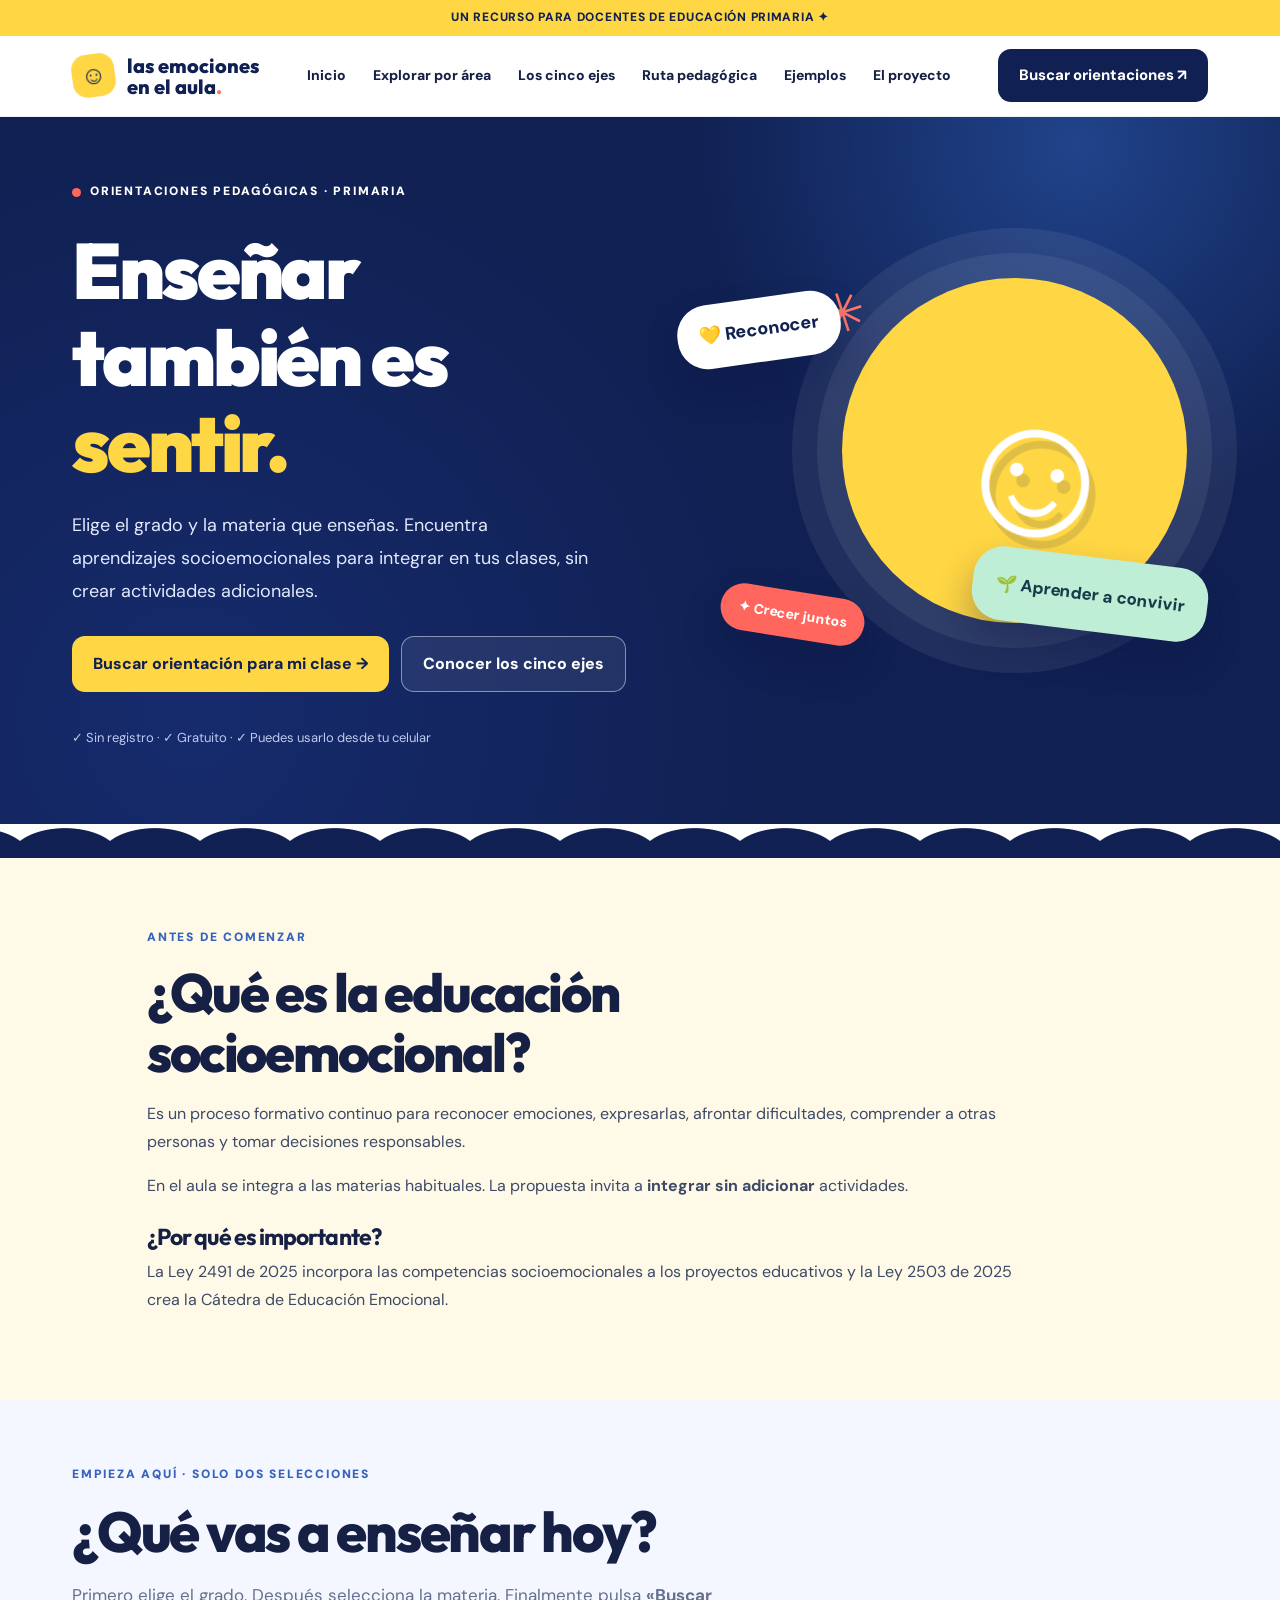
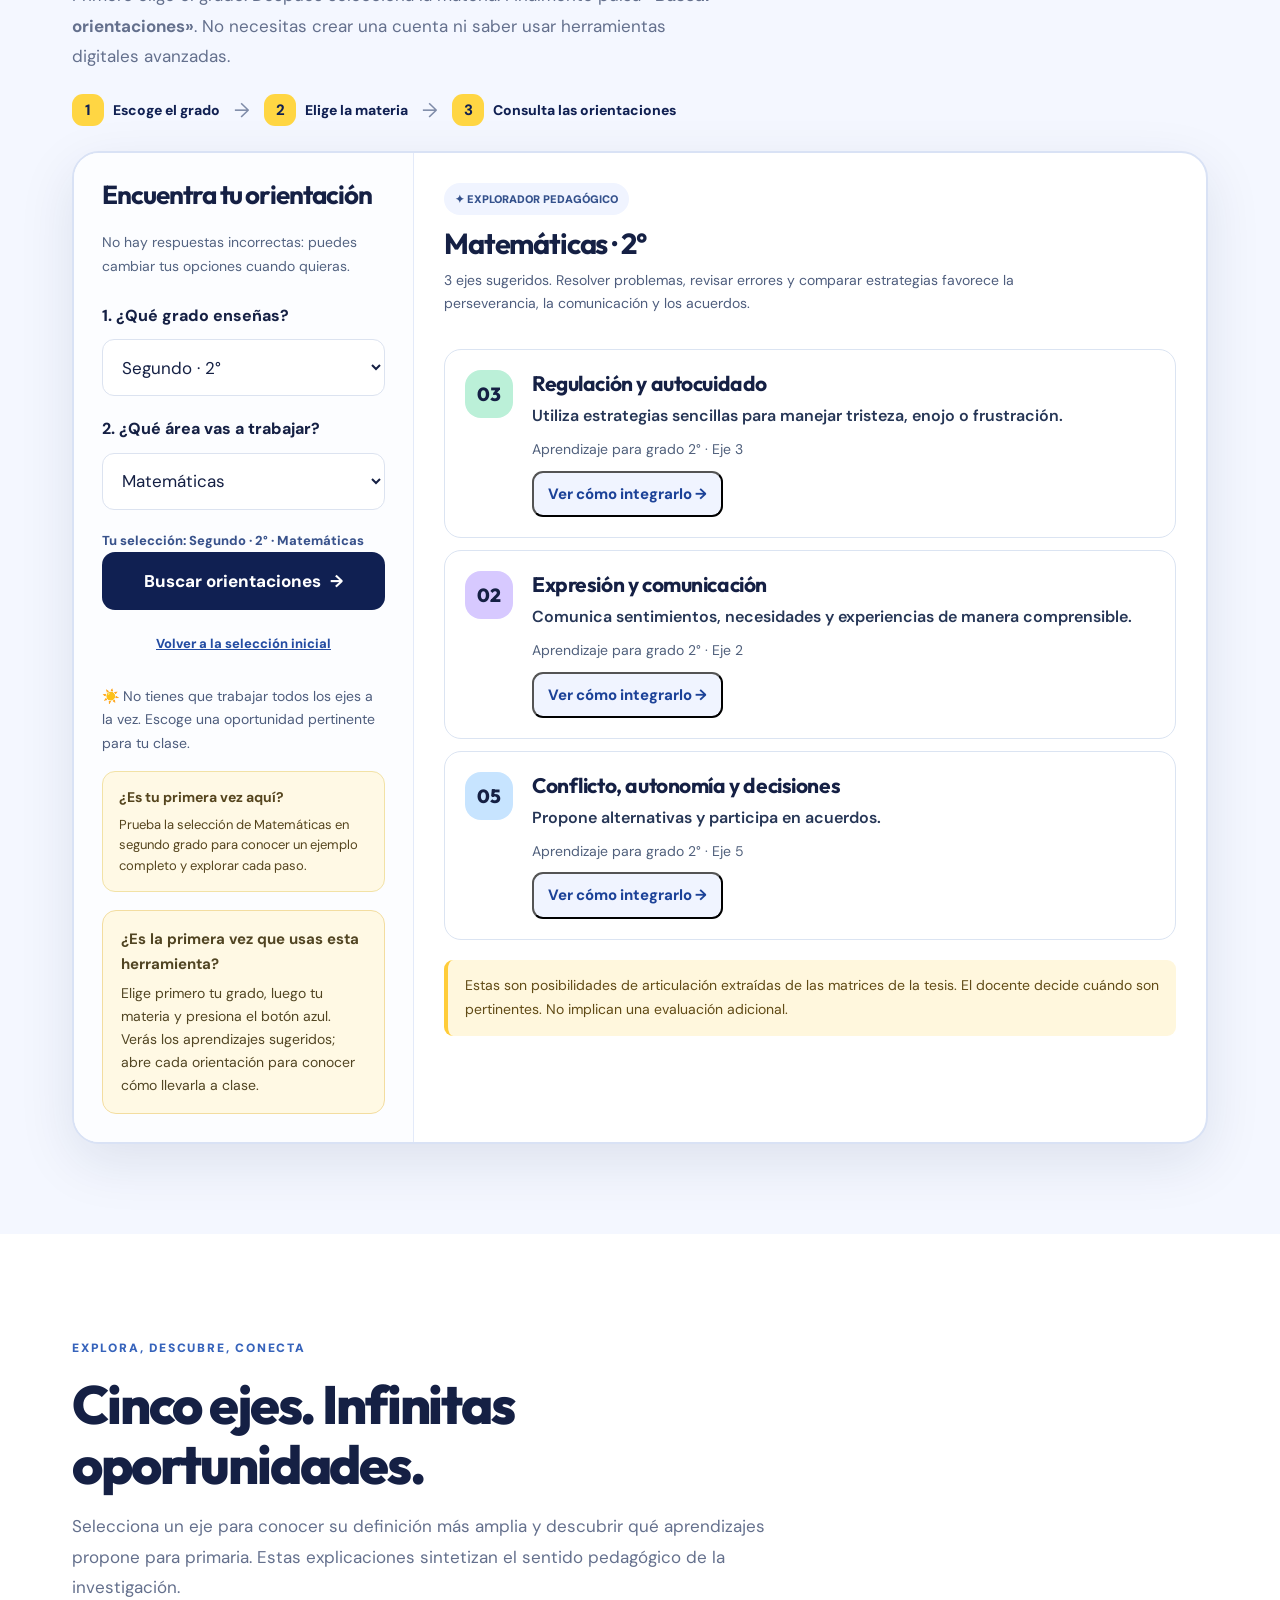
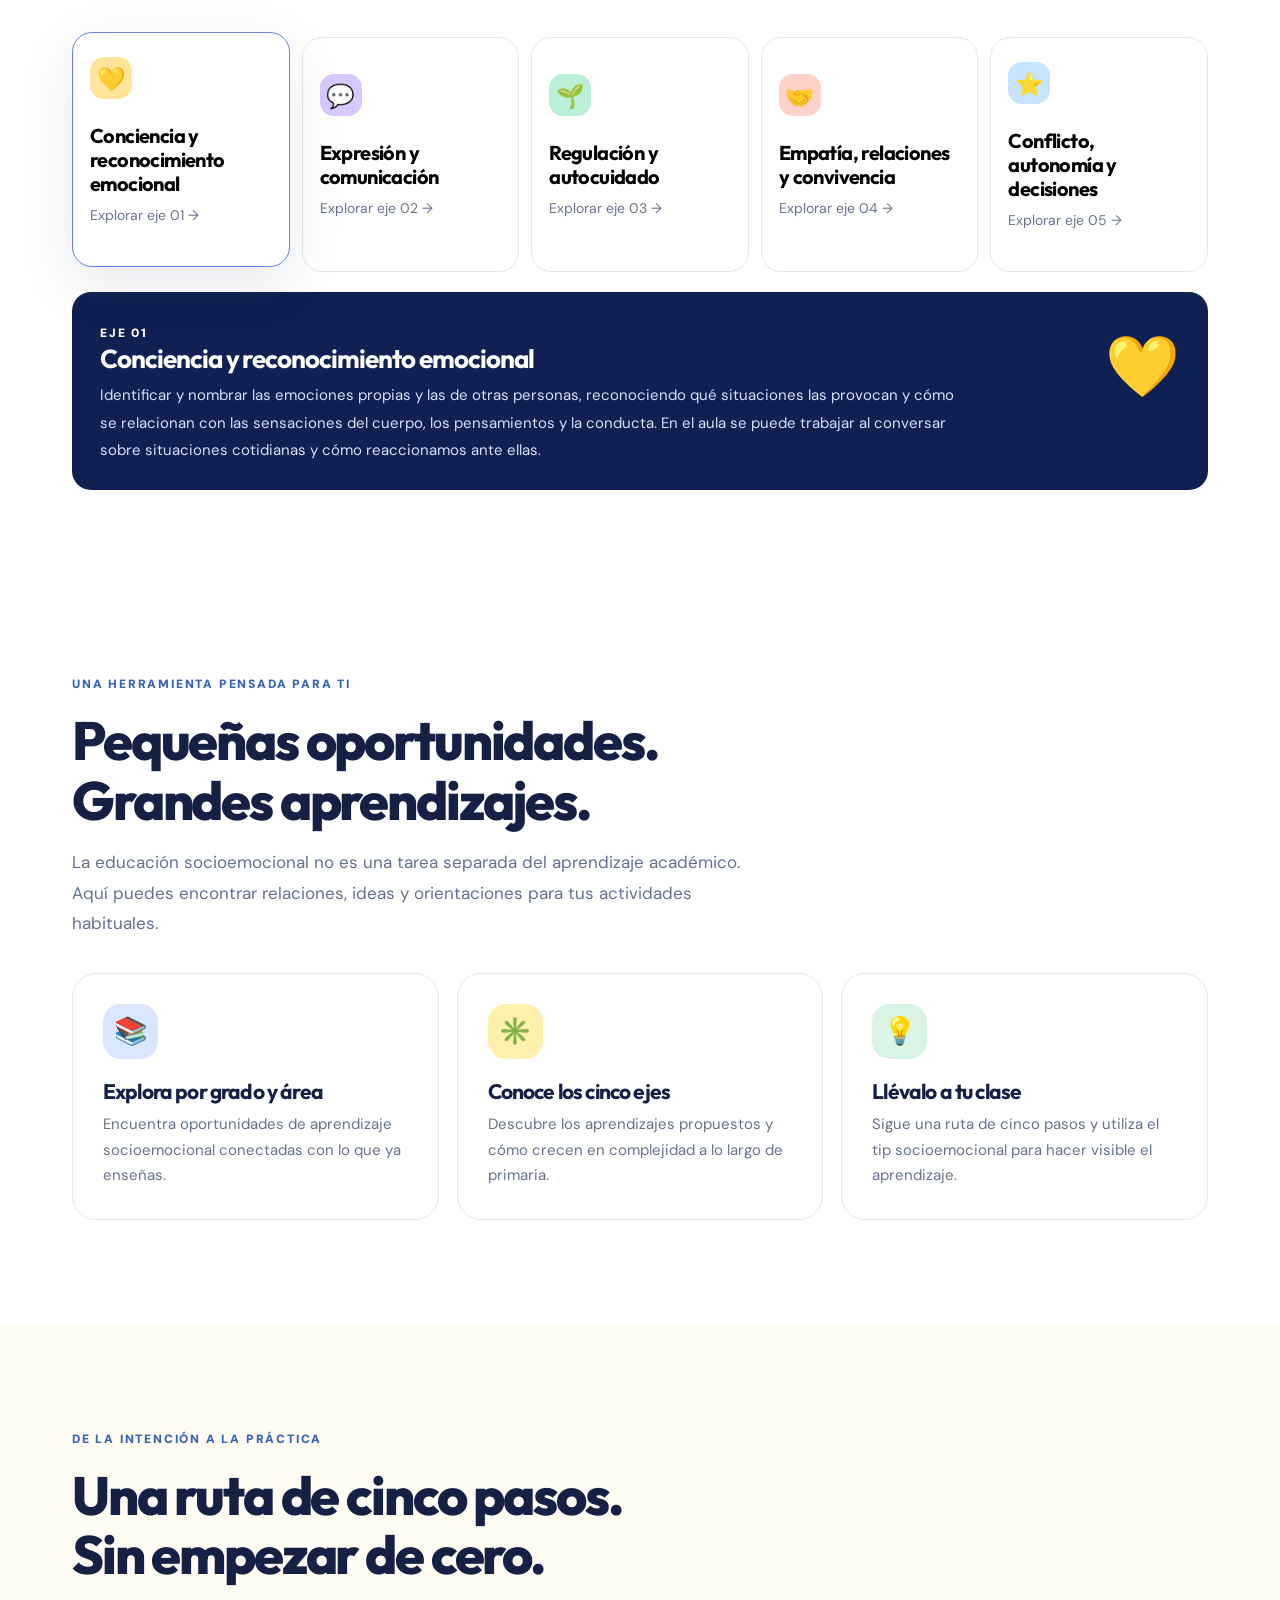
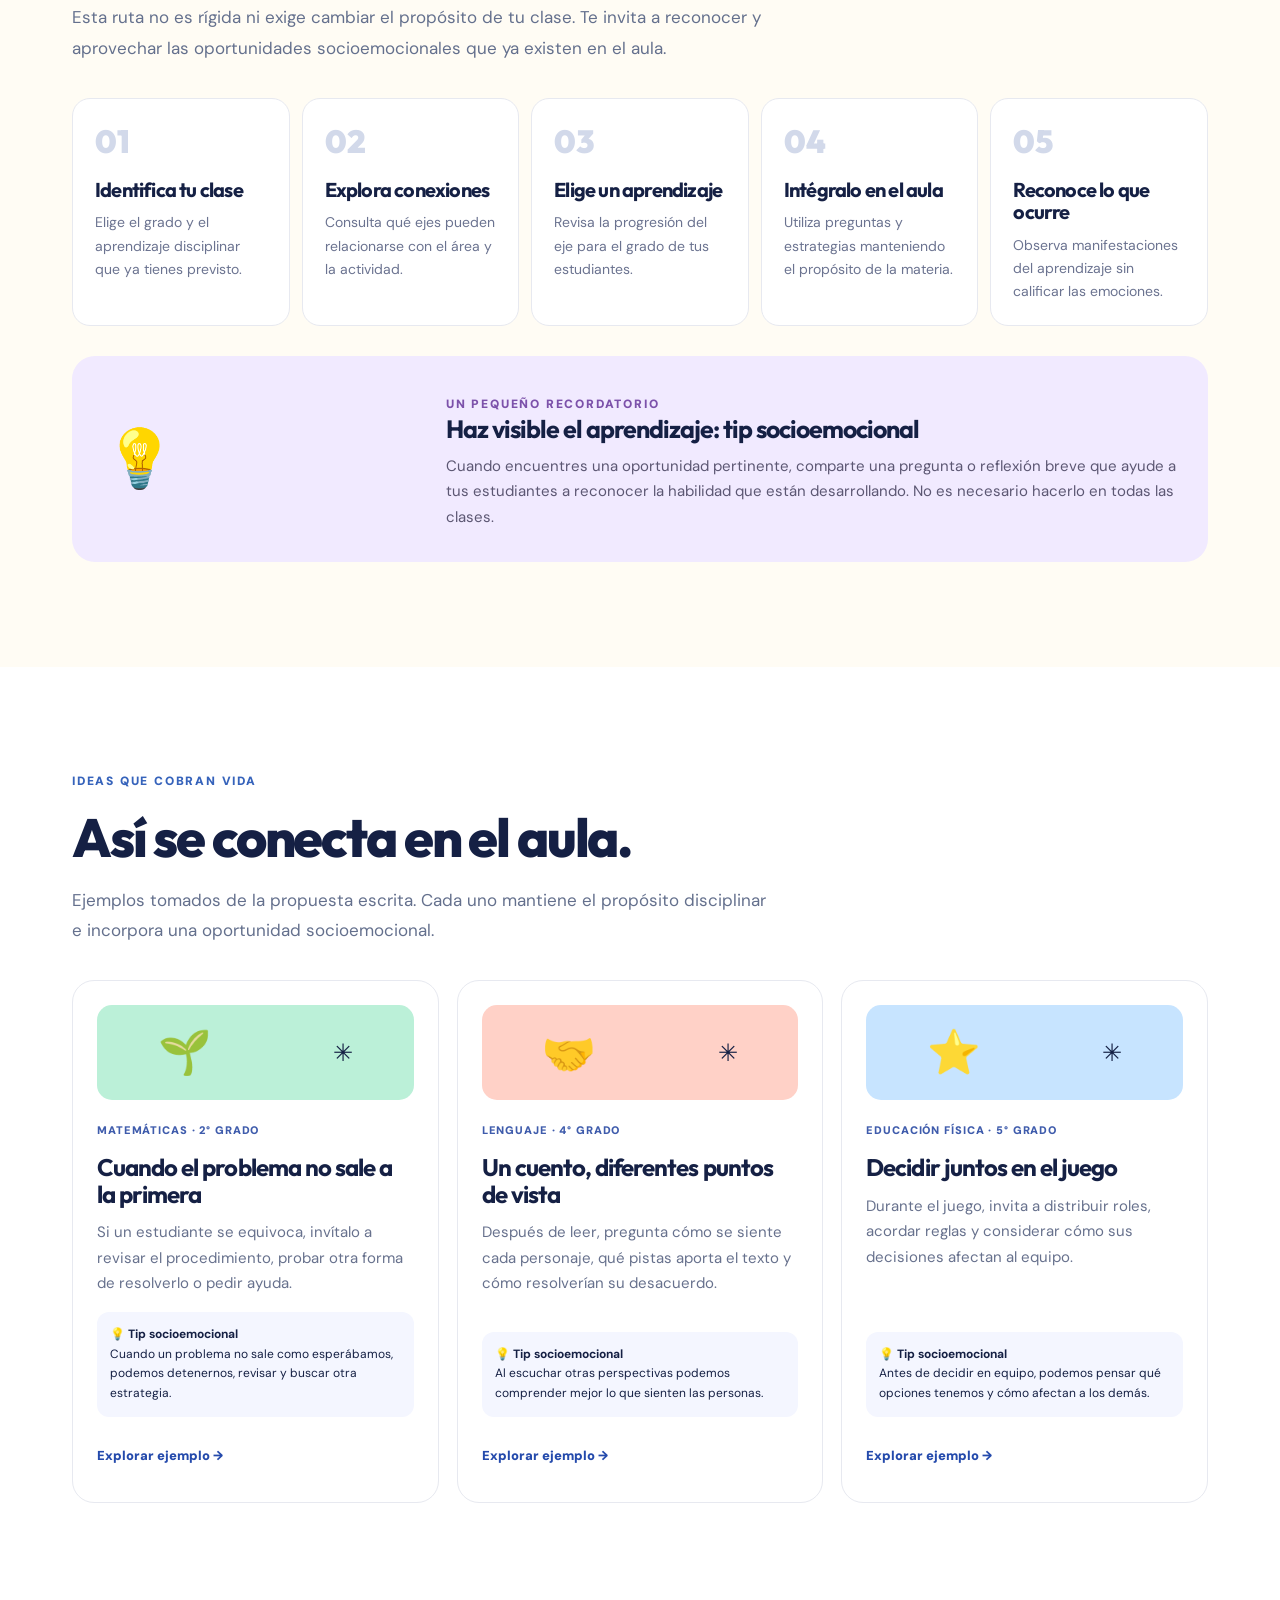
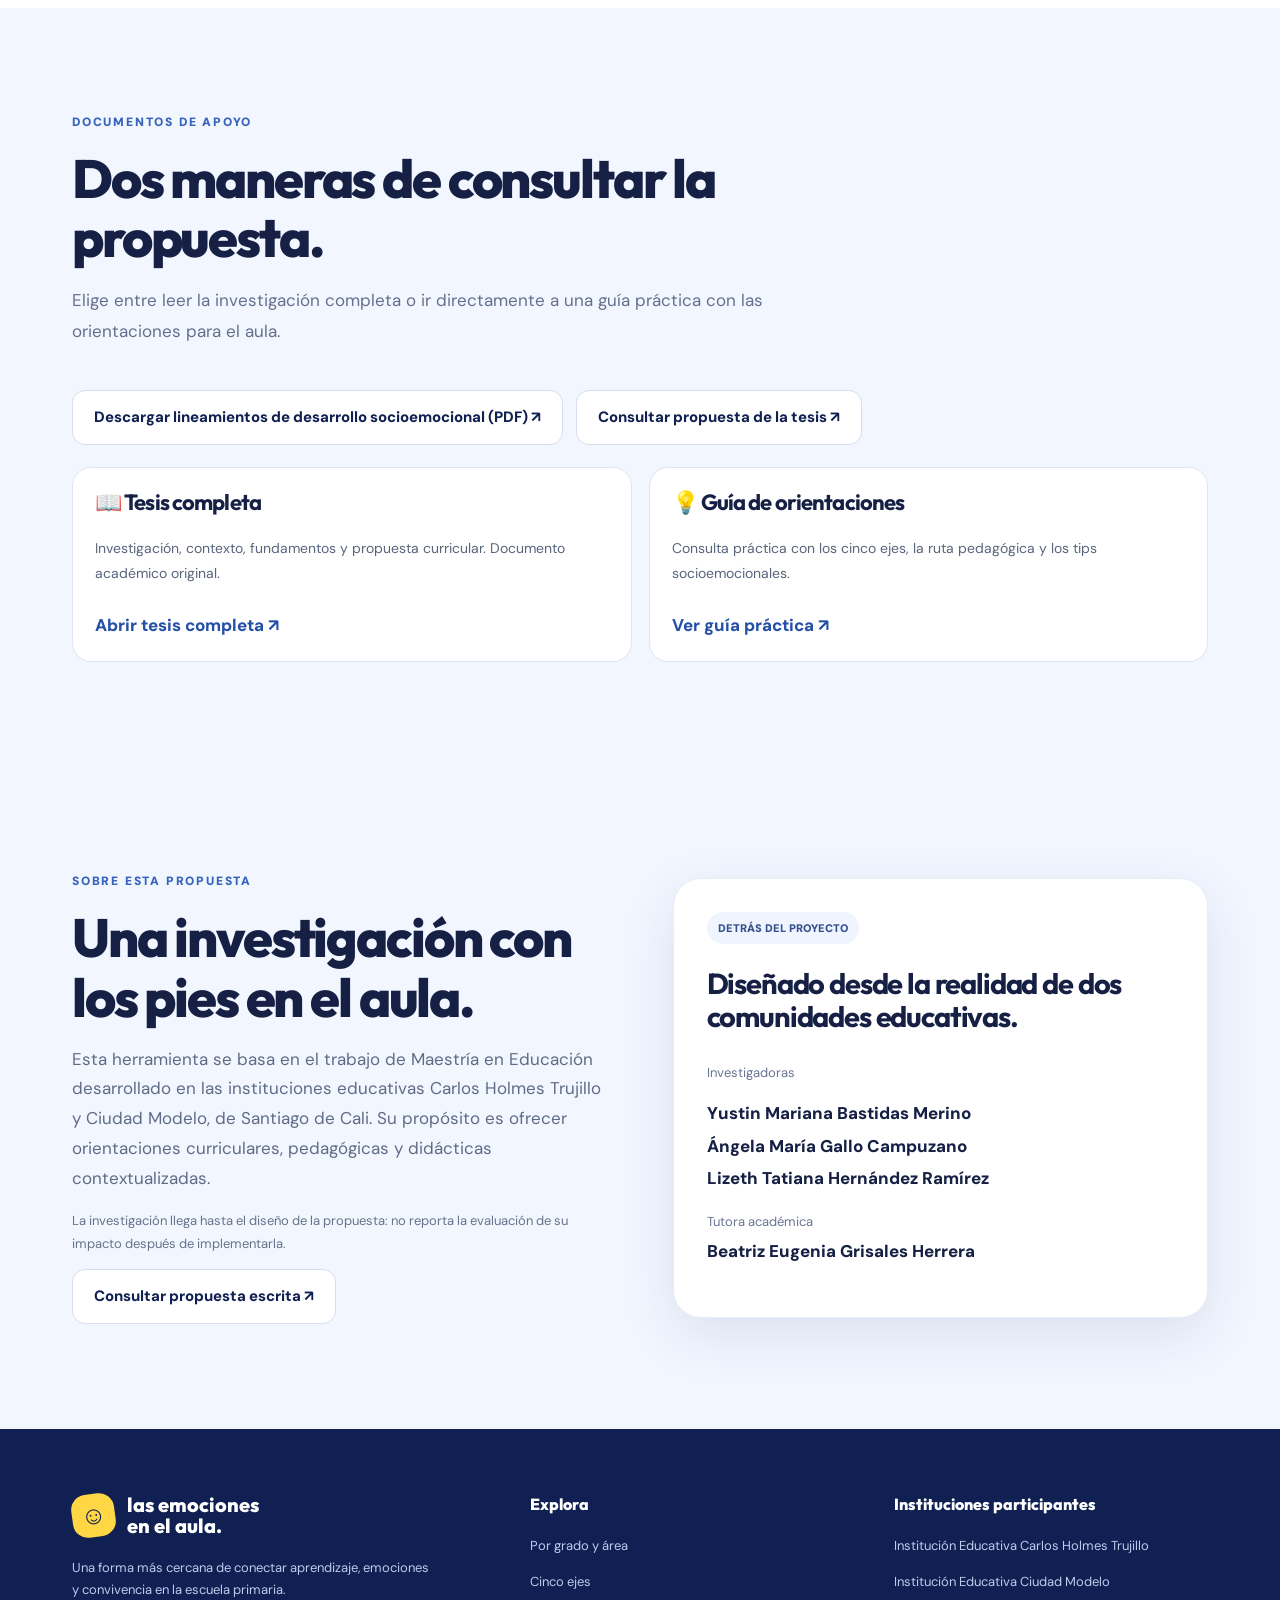
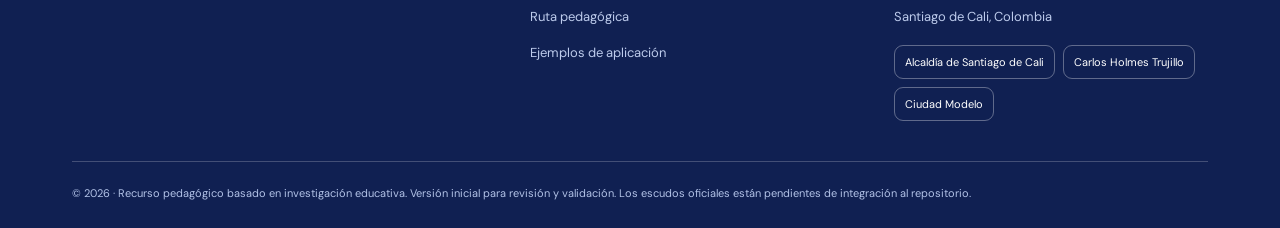
==== commit aab23d56: "Apply all thesis-author review corrections to public website" ====
--- a/index.html
+++ b/index.html
@@ -44,7 +44,7 @@
 @media(max-width:720px){html{scroll-padding-top:85px}.announcement{font-size:10px}.navlinks{top:68px;gap:3px}.navlinks a{font-size:16px;min-height:48px;padding:8px 10px}.hero-grid{padding-top:50px}.hero h1{font-size:clamp(42px,10vw,57px)}.hero .lead{font-size:16px}.hero-actions{flex-direction:column;align-items:stretch}.hero-actions .button{width:100%}.hero-art{height:220px;transform:scale(.63);margin-top:-75px;margin-bottom:-85px}.section{padding:65px 0}.section h2{font-size:clamp(32px,8vw,42px)}.section-head p{font-size:16px}.quick-help{gap:8px}.quick-help>div{font-size:12px}.quick-arrow{display:none}.quick-num{width:28px;height:28px}.explorer-sidebar{display:block;padding:23px}.explorer-body{padding:22px}.axes,.steps{grid-template-columns:repeat(2,minmax(0,1fr))}.axis{min-height:210px}.step{min-height:225px}.example{min-height:initial}.tip{padding:24px}.modal{padding:25px;border-radius:18px}.footergrid p,.footergrid a{font-size:14px}}
 @media(max-width:480px){.container{padding:0 18px}.hero-art{transform:scale(.55);margin-top:-90px;margin-bottom:-110px}.quick-help{display:grid;grid-template-columns:1fr;gap:7px}.quick-help>div{font-size:14px}.axes,.steps{grid-template-columns:1fr}.axis,.step{min-height:auto;padding:22px}.axis b{margin-bottom:13px}.result{grid-template-columns:42px 1fr;padding:16px;gap:11px}.result .number{width:40px;height:40px;font-size:17px}.result h4{font-size:17px}.axis-detail{padding:22px}.tip{gap:12px}.tip .spark{font-size:38px}.hero-actions .button{font-size:14px}}
 @media(prefers-contrast:more){.button{border:2px solid currentColor}.feature,.result,.step,.axis{border-color:#64718e}.help,.feature p,.example p{color:#283658}}
-.teacher-help{margin-top:16px;border-radius:13px;background:#fff9e5;border:1px solid #f2e2a6;padding:14px 16px;font-size:14px;color:#55451e}.teacher-help p{font-size:13px;margin:6px 0 0;line-height:1.6}</style><link rel="stylesheet" href="ux-refinement.css"></head>
+.teacher-help{margin-top:16px;border-radius:13px;background:#fff9e5;border:1px solid #f2e2a6;padding:14px 16px;font-size:14px;color:#55451e}.teacher-help p{font-size:13px;margin:6px 0 0;line-height:1.6}</style><link rel="stylesheet" href="ux-refinement.css"><link rel="stylesheet" href="pedagogy-review.css"></head>
 <body><a class="skip-link" href="#explorar">Saltar al buscador de orientaciones</a><div class="announcement">UN RECURSO PARA DOCENTES DE EDUCACIÓN PRIMARIA ✦</div><header class="header"><nav class="nav container" aria-label="Navegación principal"><a class="brand" href="#inicio"><span class="brand-mark">☺</span><span>las emociones<br>en el aula<span style="color:#ff705f">.</span></span></a><div class="navlinks" id="navlinks"><a href="#inicio">Inicio</a><a href="#explorar">Explorar por área</a><a href="#ejes">Los cinco ejes</a><a href="#ruta">Ruta pedagógica</a><a href="#ejemplos">Ejemplos</a><a href="#proyecto">El proyecto</a></div><a class="button" href="#explorar">Buscar orientaciones ↗</a><button class="mobile-toggle" id="menu" aria-label="Abrir menú de navegación" aria-controls="navlinks" aria-expanded="false">☰</button></nav></header>
 <main><section class="hero" id="inicio"><div class="hero-grid container"><div><span class="eyebrow"><span class="dot"></span>ORIENTACIONES PEDAGÓGICAS · PRIMARIA</span><h1>Enseñar también es <em>sentir.</em></h1><p class="lead">Las emociones tienen un lugar en cada clase. Descubre cómo integrar el aprendizaje socioemocional en Matemáticas, Lenguaje, Ciencias y todas las áreas, sin añadir una carga a tu planeación.</p><div class="hero-actions"><a class="button yellow" href="#explorar">Explorar orientaciones ↗</a><a class="button outline" href="#ejes">Conocer los cinco ejes</a></div><div class="hero-small">✓ Sin registro · ✓ Gratuito · ✓ Puedes usarlo desde tu celular</div></div><div class="hero-art" aria-hidden="true"><div class="sun"></div><div class="smile">☺</div><div class="scribble">✳</div><div class="bubble one">💛 Reconocer</div><div class="bubble two">🌱 Aprender a convivir</div><div class="bubble three">✦ Crecer juntos</div></div></div></section><div class="wave"></div>
 <section class="section" id="como"><div class="container"><div class="section-head"><div class="kicker">UNA HERRAMIENTA PENSADA PARA TI</div><h2>Pequeñas oportunidades.<br>Grandes aprendizajes.</h2><p>La educación socioemocional no es una tarea separada del aprendizaje académico. Aquí puedes encontrar relaciones, ideas y orientaciones para tus actividades habituales.</p></div><div class="feature-grid"><article class="feature"><div class="ico" style="background:#d9e6ff">📚</div><h3>Explora por grado y área</h3><p>Encuentra oportunidades de aprendizaje socioemocional conectadas con lo que ya enseñas.</p></article><article class="feature"><div class="ico" style="background:#fff1ad">✳️</div><h3>Conoce los cinco ejes</h3><p>Descubre los aprendizajes propuestos y cómo crecen en complejidad a lo largo de primaria.</p></article><article class="feature"><div class="ico" style="background:#d9f3e5">💡</div><h3>Llévalo a tu clase</h3><p>Sigue una ruta de cinco pasos y utiliza el tip socioemocional para hacer visible el aprendizaje.</p></article></div></div></section>
@@ -66,4 +66,4 @@
 const modal=document.querySelector("#dialog");let previousFocus=null;function openExample(e){const a=axes[e.axis];document.querySelector('#modalTag').textContent=e.area.toUpperCase()+' · '+e.grade+'° · EJE '+(e.axis+1);document.querySelector('#modalTitle').textContent=e.title;document.querySelector('#modalContent').innerHTML=[['Propósito de la clase',e.objective],['Eje socioemocional',a.name],['Aprendizaje propuesto',e.learning],['Orientación para el aula',e.activity],['Qué puedes reconocer',e.evidence],['💡 Tip socioemocional',e.tip]].map(([k,v])=>'<div class="modrow"><strong>'+k+'</strong><span>'+v+'</span></div>').join('');previousFocus=document.activeElement;modal.classList.add('show');document.body.style.overflow='hidden';document.querySelector('#closeModal').focus()}function closeModal(){modal.classList.remove('show');document.body.style.overflow='';if(previousFocus&&typeof previousFocus.focus==='function')previousFocus.focus()}document.querySelector('#closeModal').onclick=closeModal;document.querySelector('#closeBottom').onclick=closeModal;modal.addEventListener('click',e=>{if(e.target===modal)closeModal()});window.addEventListener('keydown',e=>{if(e.key==='Escape'&&modal.classList.contains('show'))closeModal();if(e.key==='Tab'&&modal.classList.contains('show')){const tabbable=[...modal.querySelectorAll('button:not([disabled]),a[href],input,select')];const first=tabbable[0],last=tabbable[tabbable.length-1];if(e.shiftKey&&document.activeElement===first){e.preventDefault();last.focus()}else if(!e.shiftKey&&document.activeElement===last){e.preventDefault();first.focus()}}});
 const exampleHost=document.querySelector('#examples');examples.forEach((e,i)=>{let el=document.createElement('article');el.className='example';el.innerHTML='<div style="height:95px;border-radius:15px;background:'+colors[e.axis]+';display:flex;align-items:center;justify-content:space-around;font-size:43px"><span>'+axes[e.axis].emoji+'</span><span style="font-size:24px">✳</span></div><span class="subject" style="margin-top:21px">'+e.area+' · '+e.grade+'° grado</span><h3>'+e.title+'</h3><p>'+e.activity+'</p><div class="note"><b>💡 Tip socioemocional</b><br>'+e.tip+'</div><button class="linkmore" type="button">Explorar ejemplo →</button>';el.querySelector('button').onclick=()=>openExample(e);exampleHost.appendChild(el)});
 const menu=document.querySelector('#menu');menu.onclick=()=>{const x=document.querySelector('#navlinks');const open=x.classList.toggle('open');menu.setAttribute('aria-expanded',String(open));menu.textContent=open?'×':'☰';menu.setAttribute('aria-label',open?'Cerrar menú de navegación':'Abrir menú de navegación')};document.querySelectorAll('#navlinks a').forEach(a=>a.addEventListener('click',()=>{document.querySelector('#navlinks').classList.remove('open');menu.setAttribute('aria-expanded','false');menu.textContent='☰';menu.setAttribute('aria-label','Abrir menú de navegación')}));
-</script><script src="progression.js"></script><script src="area-mapping.js"></script><script src="area-guidance.js"></script><script src="matrix-explorer.js"></script><script src="ux-refinement.js"></script></body></html>+</script><script src="progression.js"></script><script src="area-mapping.js"></script><script src="area-guidance.js"></script><script src="matrix-explorer.js"></script><script src="ux-refinement.js"></script><script src="intro-pedagogica.js"></script><script src="axis-definitions-a.js"></script><script src="axis-definitions-b.js"></script><script src="axis-review.js"></script><script src="resources-review.js"></script></body></html>
--- a/pedagogy-review.css
+++ b/pedagogy-review.css
@@ -0,0 +1 @@
+main>#introduccion{order:2}main>#explorar{order:3}main>#ejes{order:4}main>#como{order:5}main>#ruta{order:6}main>#ejemplos{order:7}main>#recursos{order:8}main>#proyecto{order:9}.intro-education{padding:70px 0;background:#fff9e8}.intro-education .container{max-width:1050px}.intro-education h2{max-width:850px}.intro-education h3{font-size:23px;margin:24px 0 9px}.intro-education p{max-width:870px;color:#3c4a66;font-size:16px}.axis-detail{align-items:start}.axis-detail p{font-size:15px;line-height:1.85}.axis-detail>div{max-width:870px}.axis-detail span{flex-shrink:0}.axis-detail h3{font-size:26px}.source-options{display:grid;grid-template-columns:repeat(2,minmax(0,1fr));gap:17px;margin-top:22px}.source-option{background:white;border:1px solid #dce5f5;border-radius:19px;padding:22px}.source-option h3{font-size:22px}.source-option p{font-size:14px;color:#59657c}.source-option a{display:inline-block;font-weight:800;color:#2550a7;margin-top:12px}@media(max-width:650px){.intro-education{padding:50px 0}.intro-education h2{font-size:34px}.intro-education p{font-size:15px}.source-options{grid-template-columns:1fr}.axis-detail{flex-direction:column}.axis-detail span{font-size:37px!important}}
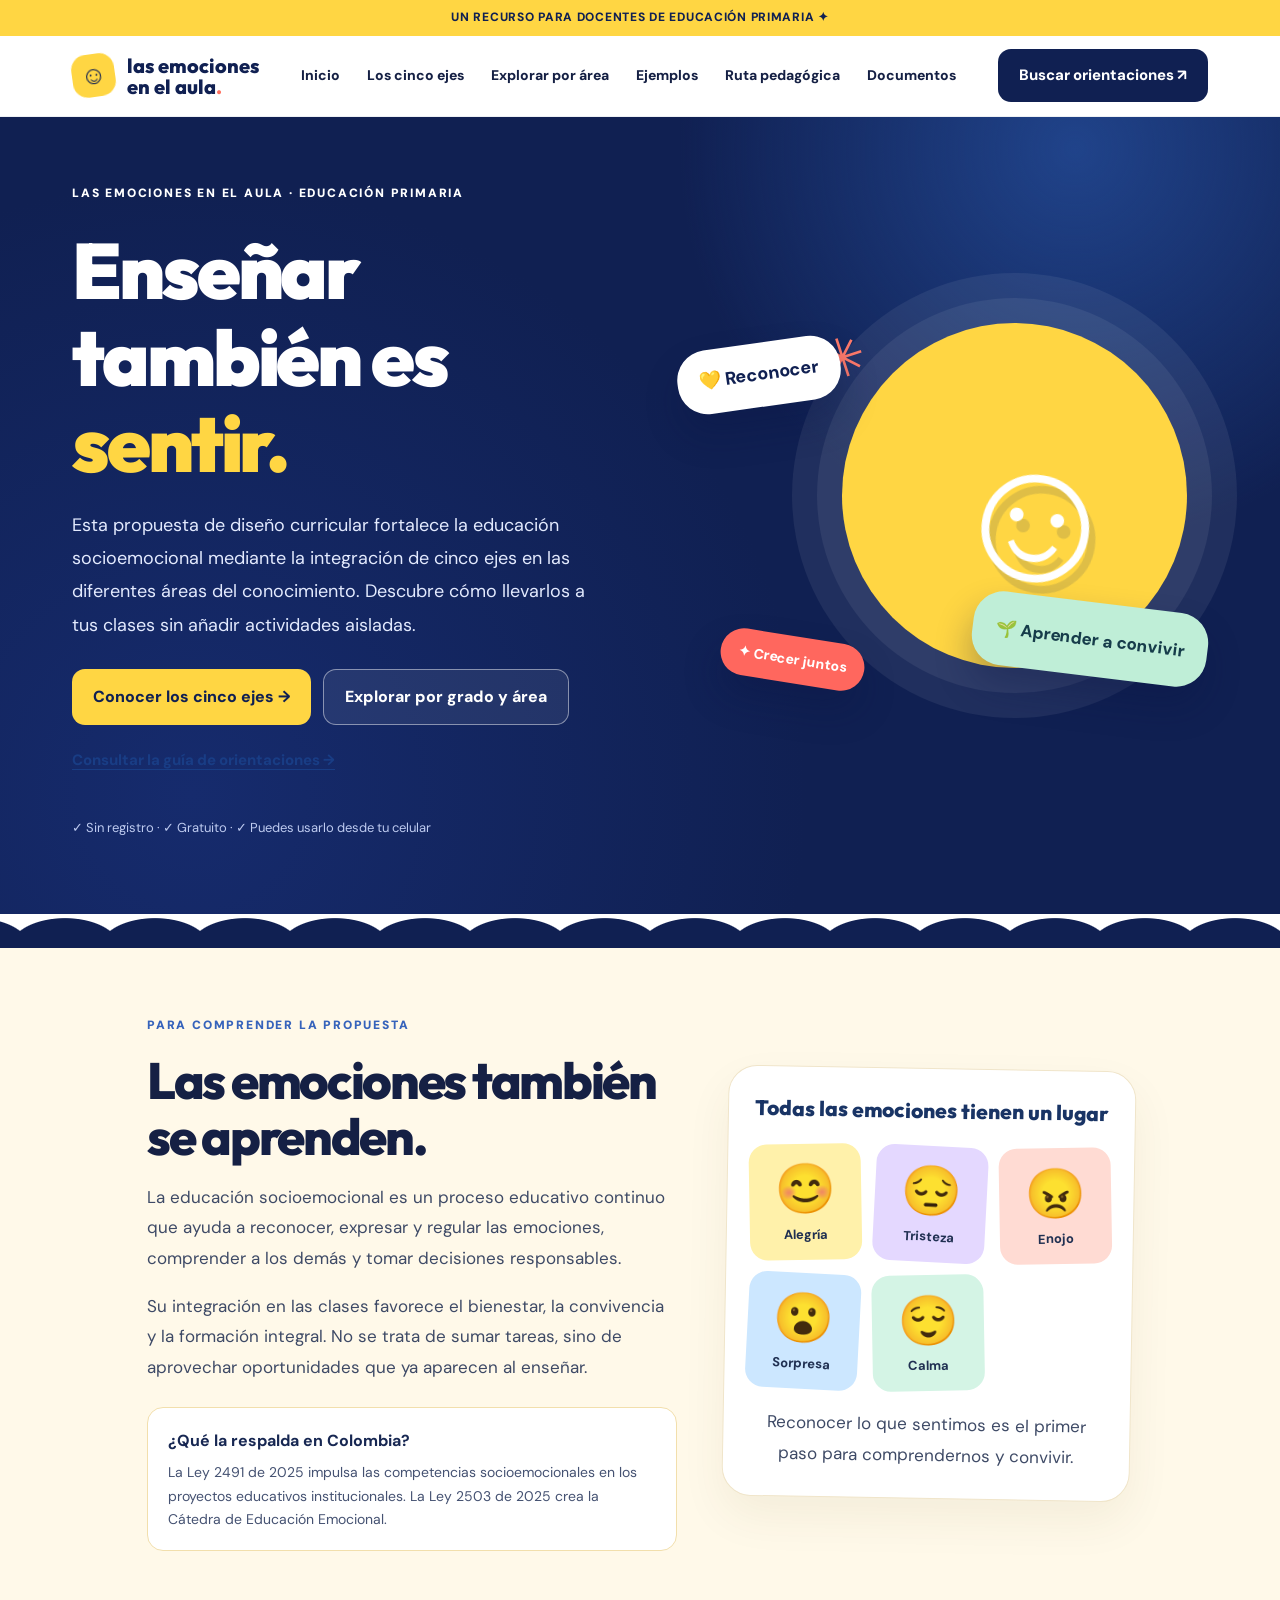
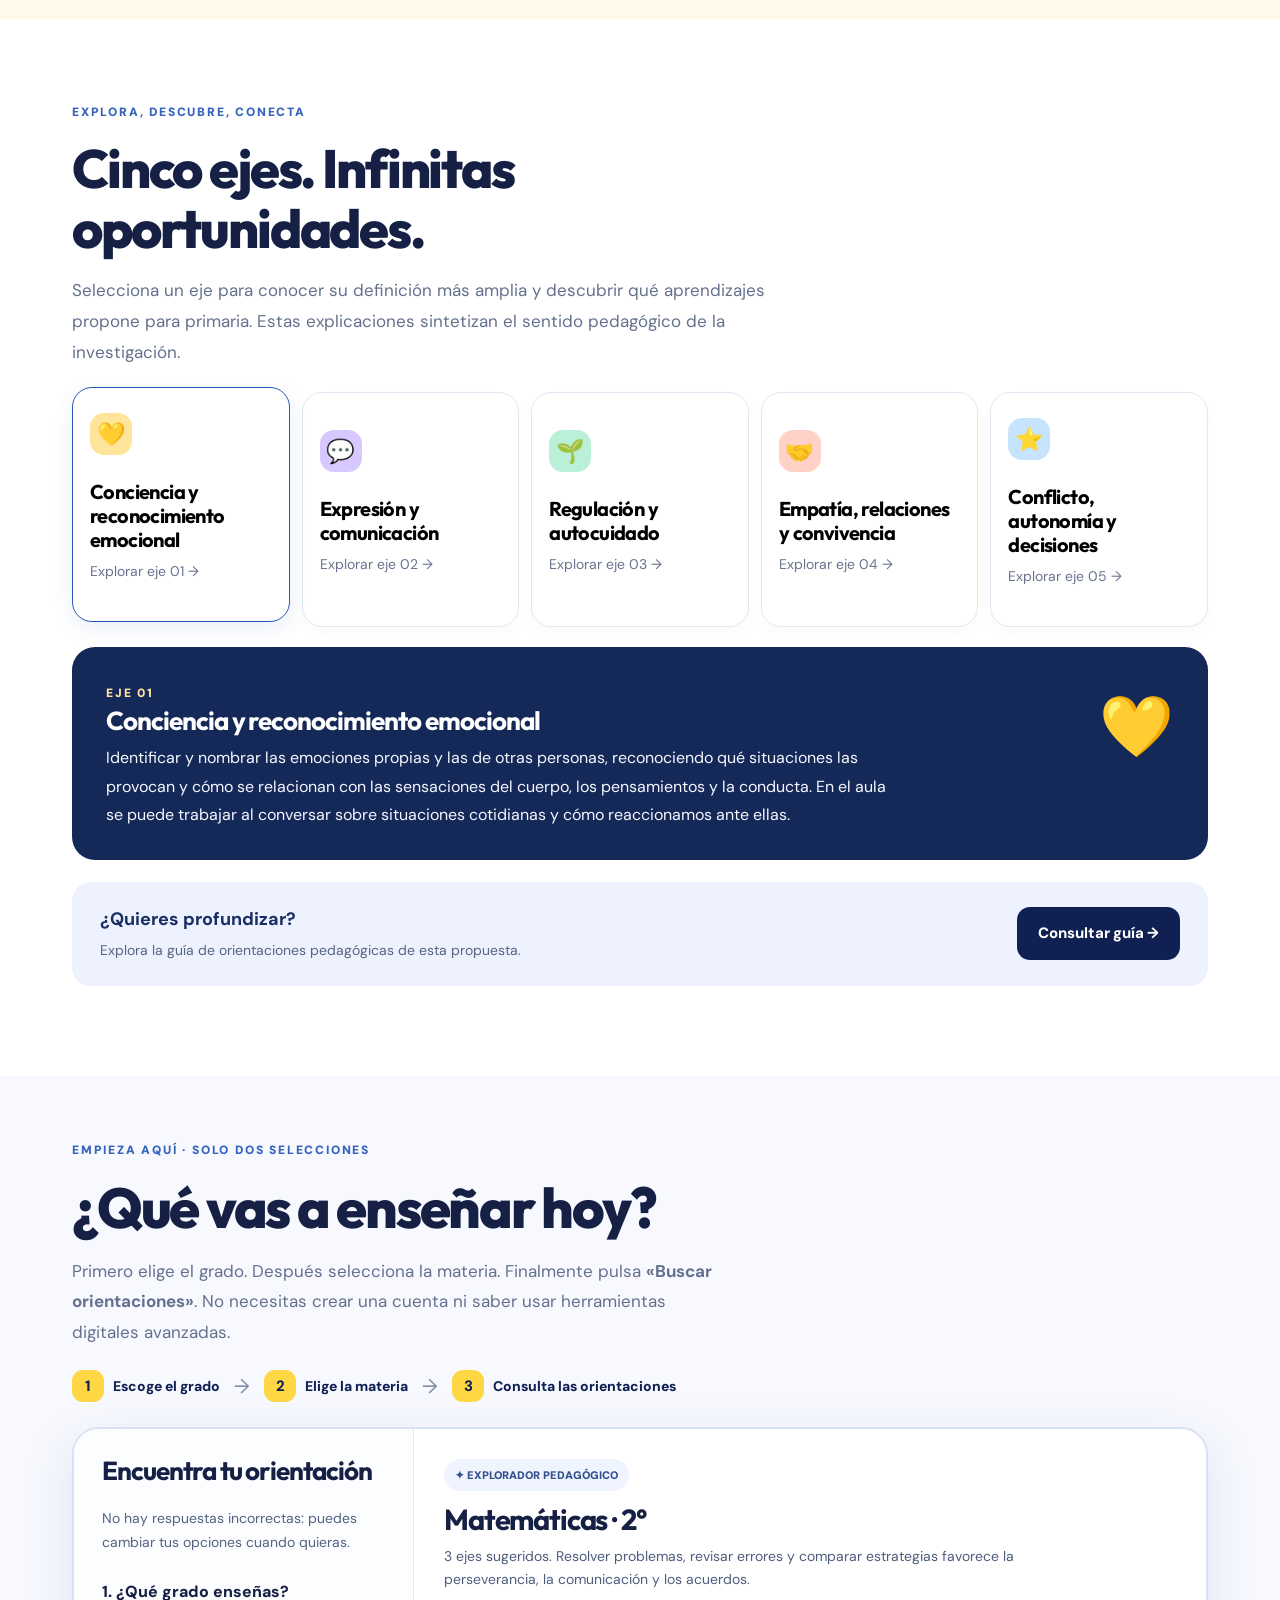
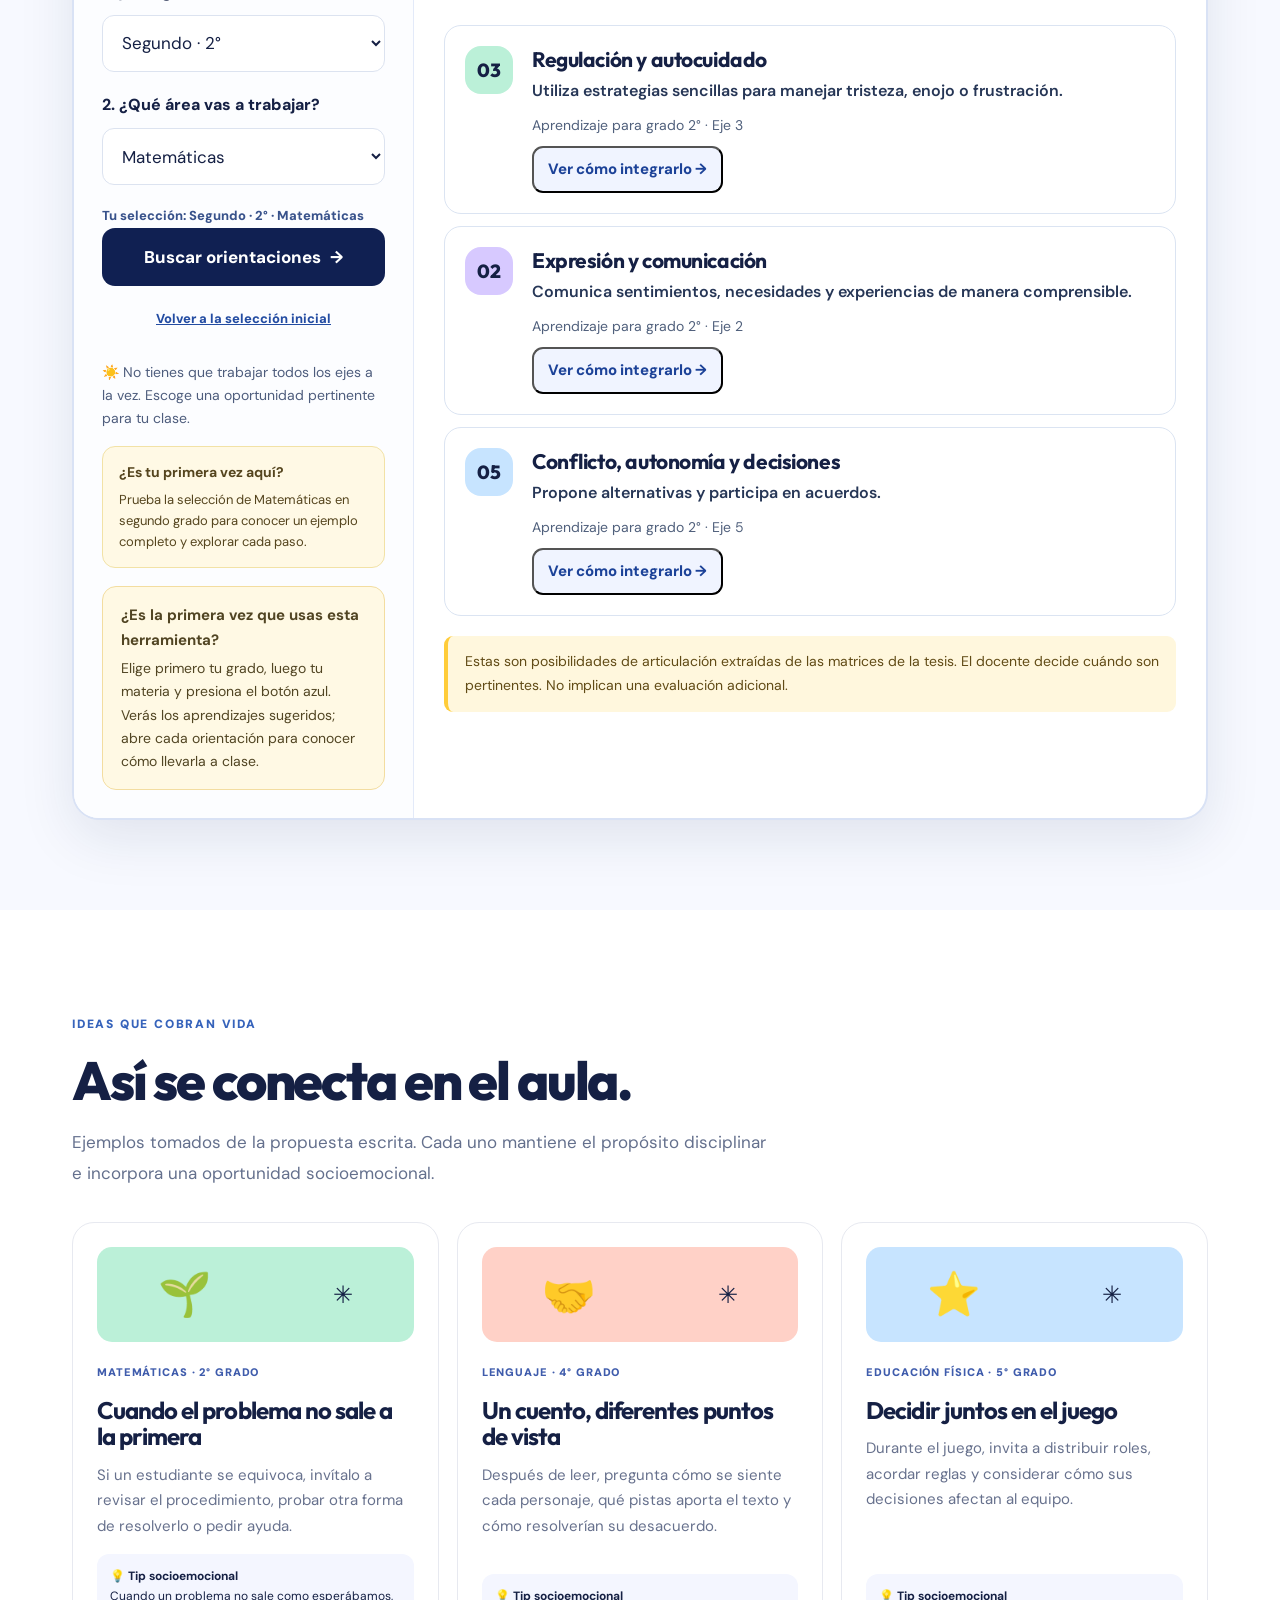
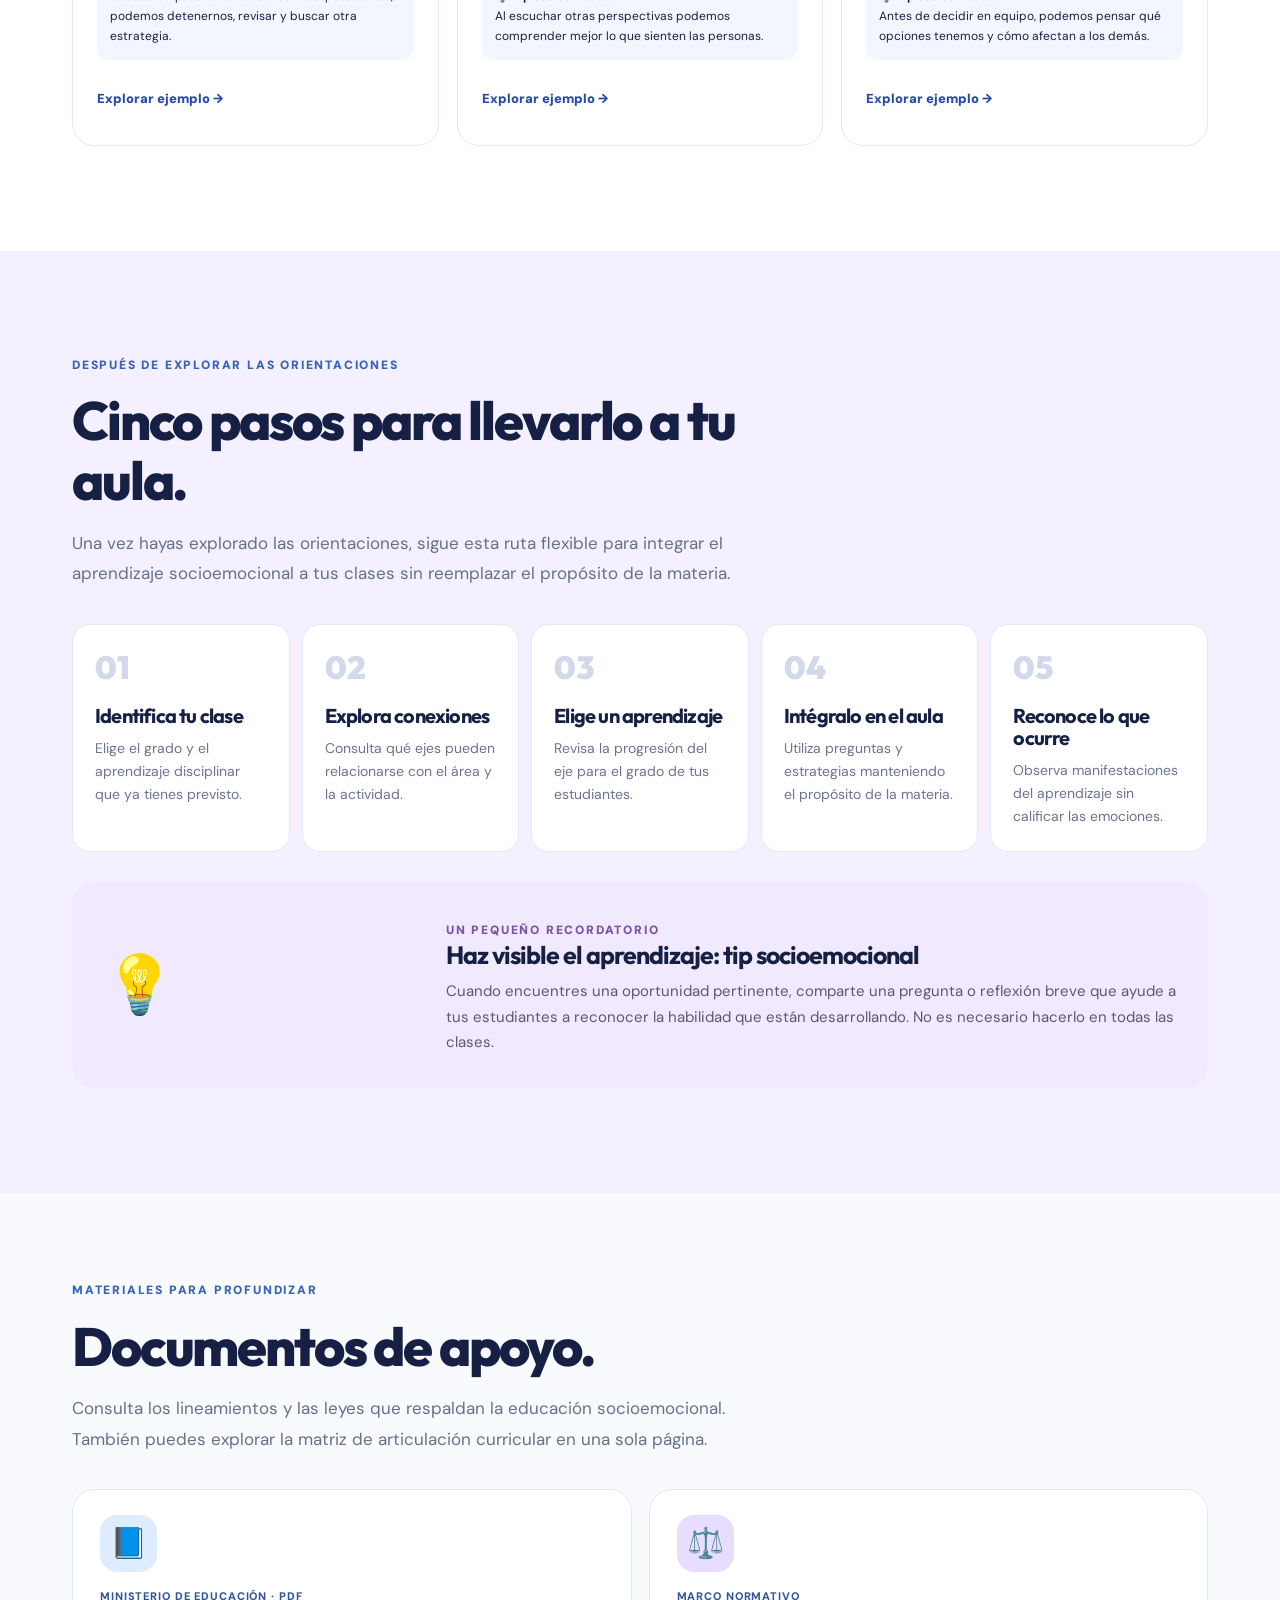
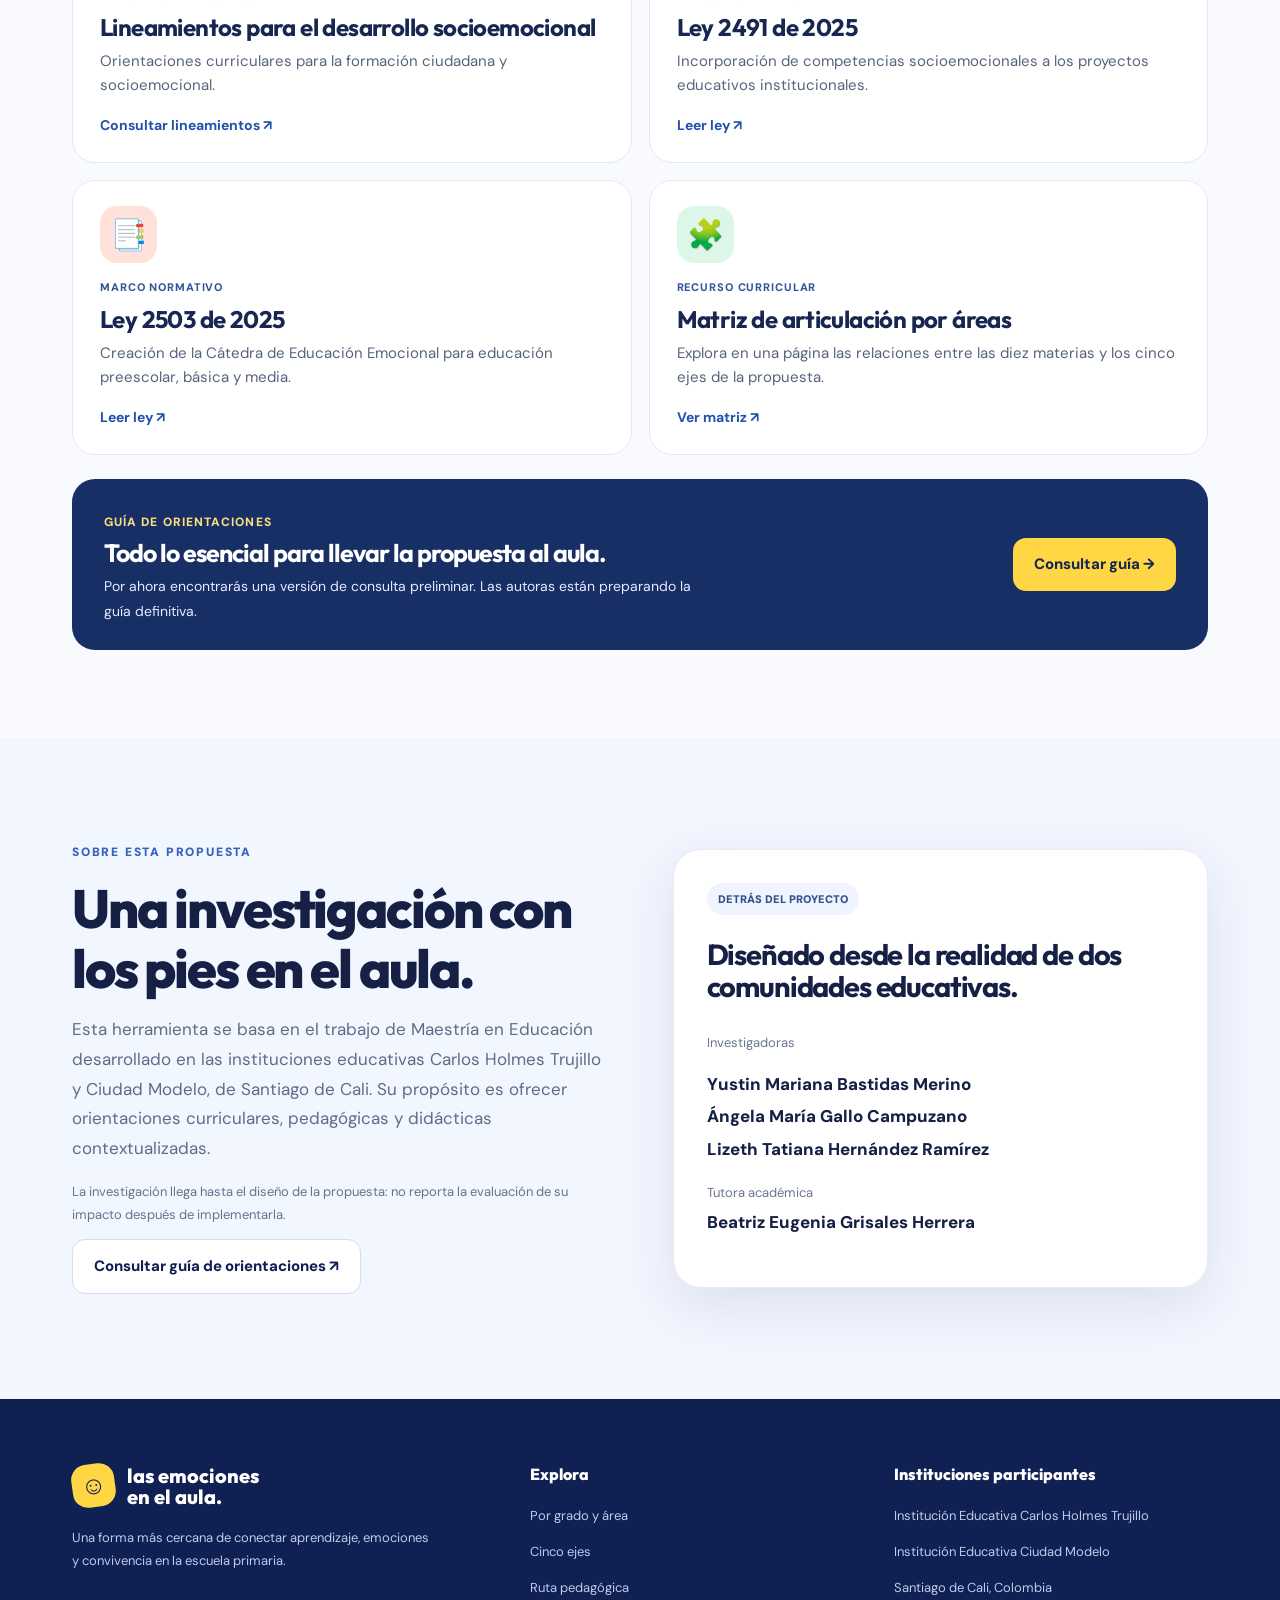
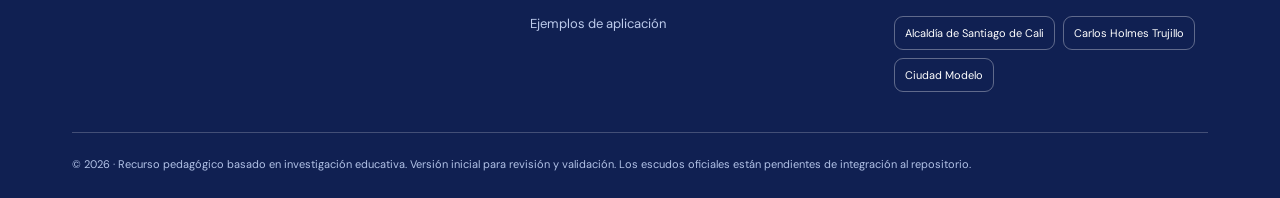
==== commit 4cdda959: "Publish reviewed section order, teacher-oriented hero and official support resources" ====
--- a/index.html
+++ b/index.html
@@ -44,7 +44,7 @@
 @media(max-width:720px){html{scroll-padding-top:85px}.announcement{font-size:10px}.navlinks{top:68px;gap:3px}.navlinks a{font-size:16px;min-height:48px;padding:8px 10px}.hero-grid{padding-top:50px}.hero h1{font-size:clamp(42px,10vw,57px)}.hero .lead{font-size:16px}.hero-actions{flex-direction:column;align-items:stretch}.hero-actions .button{width:100%}.hero-art{height:220px;transform:scale(.63);margin-top:-75px;margin-bottom:-85px}.section{padding:65px 0}.section h2{font-size:clamp(32px,8vw,42px)}.section-head p{font-size:16px}.quick-help{gap:8px}.quick-help>div{font-size:12px}.quick-arrow{display:none}.quick-num{width:28px;height:28px}.explorer-sidebar{display:block;padding:23px}.explorer-body{padding:22px}.axes,.steps{grid-template-columns:repeat(2,minmax(0,1fr))}.axis{min-height:210px}.step{min-height:225px}.example{min-height:initial}.tip{padding:24px}.modal{padding:25px;border-radius:18px}.footergrid p,.footergrid a{font-size:14px}}
 @media(max-width:480px){.container{padding:0 18px}.hero-art{transform:scale(.55);margin-top:-90px;margin-bottom:-110px}.quick-help{display:grid;grid-template-columns:1fr;gap:7px}.quick-help>div{font-size:14px}.axes,.steps{grid-template-columns:1fr}.axis,.step{min-height:auto;padding:22px}.axis b{margin-bottom:13px}.result{grid-template-columns:42px 1fr;padding:16px;gap:11px}.result .number{width:40px;height:40px;font-size:17px}.result h4{font-size:17px}.axis-detail{padding:22px}.tip{gap:12px}.tip .spark{font-size:38px}.hero-actions .button{font-size:14px}}
 @media(prefers-contrast:more){.button{border:2px solid currentColor}.feature,.result,.step,.axis{border-color:#64718e}.help,.feature p,.example p{color:#283658}}
-.teacher-help{margin-top:16px;border-radius:13px;background:#fff9e5;border:1px solid #f2e2a6;padding:14px 16px;font-size:14px;color:#55451e}.teacher-help p{font-size:13px;margin:6px 0 0;line-height:1.6}</style><link rel="stylesheet" href="ux-refinement.css"><link rel="stylesheet" href="pedagogy-review.css"></head>
+.teacher-help{margin-top:16px;border-radius:13px;background:#fff9e5;border:1px solid #f2e2a6;padding:14px 16px;font-size:14px;color:#55451e}.teacher-help p{font-size:13px;margin:6px 0 0;line-height:1.6}</style><link rel="stylesheet" href="ux-refinement.css"><link rel="stylesheet" href="pedagogy-review.css"><link rel="stylesheet" href="nov-design.css"></head>
 <body><a class="skip-link" href="#explorar">Saltar al buscador de orientaciones</a><div class="announcement">UN RECURSO PARA DOCENTES DE EDUCACIÓN PRIMARIA ✦</div><header class="header"><nav class="nav container" aria-label="Navegación principal"><a class="brand" href="#inicio"><span class="brand-mark">☺</span><span>las emociones<br>en el aula<span style="color:#ff705f">.</span></span></a><div class="navlinks" id="navlinks"><a href="#inicio">Inicio</a><a href="#explorar">Explorar por área</a><a href="#ejes">Los cinco ejes</a><a href="#ruta">Ruta pedagógica</a><a href="#ejemplos">Ejemplos</a><a href="#proyecto">El proyecto</a></div><a class="button" href="#explorar">Buscar orientaciones ↗</a><button class="mobile-toggle" id="menu" aria-label="Abrir menú de navegación" aria-controls="navlinks" aria-expanded="false">☰</button></nav></header>
 <main><section class="hero" id="inicio"><div class="hero-grid container"><div><span class="eyebrow"><span class="dot"></span>ORIENTACIONES PEDAGÓGICAS · PRIMARIA</span><h1>Enseñar también es <em>sentir.</em></h1><p class="lead">Las emociones tienen un lugar en cada clase. Descubre cómo integrar el aprendizaje socioemocional en Matemáticas, Lenguaje, Ciencias y todas las áreas, sin añadir una carga a tu planeación.</p><div class="hero-actions"><a class="button yellow" href="#explorar">Explorar orientaciones ↗</a><a class="button outline" href="#ejes">Conocer los cinco ejes</a></div><div class="hero-small">✓ Sin registro · ✓ Gratuito · ✓ Puedes usarlo desde tu celular</div></div><div class="hero-art" aria-hidden="true"><div class="sun"></div><div class="smile">☺</div><div class="scribble">✳</div><div class="bubble one">💛 Reconocer</div><div class="bubble two">🌱 Aprender a convivir</div><div class="bubble three">✦ Crecer juntos</div></div></div></section><div class="wave"></div>
 <section class="section" id="como"><div class="container"><div class="section-head"><div class="kicker">UNA HERRAMIENTA PENSADA PARA TI</div><h2>Pequeñas oportunidades.<br>Grandes aprendizajes.</h2><p>La educación socioemocional no es una tarea separada del aprendizaje académico. Aquí puedes encontrar relaciones, ideas y orientaciones para tus actividades habituales.</p></div><div class="feature-grid"><article class="feature"><div class="ico" style="background:#d9e6ff">📚</div><h3>Explora por grado y área</h3><p>Encuentra oportunidades de aprendizaje socioemocional conectadas con lo que ya enseñas.</p></article><article class="feature"><div class="ico" style="background:#fff1ad">✳️</div><h3>Conoce los cinco ejes</h3><p>Descubre los aprendizajes propuestos y cómo crecen en complejidad a lo largo de primaria.</p></article><article class="feature"><div class="ico" style="background:#d9f3e5">💡</div><h3>Llévalo a tu clase</h3><p>Sigue una ruta de cinco pasos y utiliza el tip socioemocional para hacer visible el aprendizaje.</p></article></div></div></section>
@@ -52,7 +52,7 @@
 <section class="section" id="ejes"><div class="container"><div class="section-head"><div class="kicker">EXPLORA, DESCUBRE, CONECTA</div><h2>Cinco ejes. Infinitas oportunidades.</h2><p>Los ejes fueron construidos a partir de las necesidades identificadas en Carlos Holmes Trujillo y Ciudad Modelo, en diálogo con referentes nacionales. Son una adaptación de esta investigación, no una reproducción literal de los lineamientos del MEN.</p></div><div class="axes" id="axes"></div><div class="axis-detail" id="axisDetail" aria-live="polite"></div></div></section>
 <section class="section alt" id="ruta"><div class="container"><div class="section-head"><div class="kicker">DE LA INTENCIÓN A LA PRÁCTICA</div><h2>Una ruta de cinco pasos.<br>Sin empezar de cero.</h2><p>Esta ruta no es rígida ni exige cambiar el propósito de tu clase. Te invita a reconocer y aprovechar las oportunidades socioemocionales que ya existen en el aula.</p></div><div class="steps"><article class="step"><span class="stepn">01</span><h3>Identifica tu clase</h3><p>Elige el grado y el aprendizaje disciplinar que ya tienes previsto.</p></article><article class="step"><span class="stepn">02</span><h3>Explora conexiones</h3><p>Consulta qué ejes pueden relacionarse con el área y la actividad.</p></article><article class="step"><span class="stepn">03</span><h3>Elige un aprendizaje</h3><p>Revisa la progresión del eje para el grado de tus estudiantes.</p></article><article class="step"><span class="stepn">04</span><h3>Intégralo en el aula</h3><p>Utiliza preguntas y estrategias manteniendo el propósito de la materia.</p></article><article class="step"><span class="stepn">05</span><h3>Reconoce lo que ocurre</h3><p>Observa manifestaciones del aprendizaje sin calificar las emociones.</p></article></div><div class="tip"><div class="spark">💡</div><div><span class="kicker" style="color:#7c51aa">UN PEQUEÑO RECORDATORIO</span><h3>Haz visible el aprendizaje: tip socioemocional</h3><p>Cuando encuentres una oportunidad pertinente, comparte una pregunta o reflexión breve que ayude a tus estudiantes a reconocer la habilidad que están desarrollando. No es necesario hacerlo en todas las clases.</p></div></div></div></section>
 <section class="section" id="ejemplos"><div class="container"><div class="section-head"><div class="kicker">IDEAS QUE COBRAN VIDA</div><h2>Así se conecta en el aula.</h2><p>Ejemplos tomados de la propuesta escrita. Cada uno mantiene el propósito disciplinar e incorpora una oportunidad socioemocional.</p></div><div class="example-grid" id="examples"></div></div></section>
-<section class="section bluebg" id="recursos"><div class="container"><div class="section-head"><div class="kicker">DOCUMENTOS DE APOYO</div><h2>Continúa explorando.</h2><p>Consulta los lineamientos oficiales del Ministerio de Educación Nacional para profundizar en la formación socioemocional. También puedes consultar la propuesta escrita de la investigación.</p></div><a class="button outline" href="https://www.mineducacion.gov.co/1780/articles-339975_recurso_13.pdf" target="_blank" rel="noopener noreferrer">Descargar lineamientos de desarrollo socioemocional (PDF) ↗</a> <a class="button outline" style="margin:10px 0 0 8px" href="https://docs.google.com/document/d/1V6e5PqfhyEeGDcYzv-VdV_1fJkuegOus/edit" target="_blank" rel="noopener noreferrer">Consultar propuesta de la tesis ↗</a></div></section><section class="section bluebg" id="proyecto"><div class="container" style="display:grid;grid-template-columns:1fr 1fr;gap:65px;align-items:center"><div><div class="kicker">SOBRE ESTA PROPUESTA</div><h2>Una investigación con los pies en el aula.</h2><p style="color:#5f6c86">Esta herramienta se basa en el trabajo de Maestría en Educación desarrollado en las instituciones educativas Carlos Holmes Trujillo y Ciudad Modelo, de Santiago de Cali. Su propósito es ofrecer orientaciones curriculares, pedagógicas y didácticas contextualizadas.</p><p style="font-size:13px;color:#65748b">La investigación llega hasta el diseño de la propuesta: no reporta la evaluación de su impacto después de implementarla.</p><a class="button outline" href="https://docs.google.com/document/d/1V6e5PqfhyEeGDcYzv-VdV_1fJkuegOus/edit" target="_blank" rel="noopener noreferrer">Consultar propuesta escrita ↗</a></div><div style="background:#fff;border-radius:28px;padding:33px;border:1px solid #e7ecf6;box-shadow:var(--shadow)"><span class="tag">DETRÁS DEL PROYECTO</span><h3 style="font-size:29px;margin-top:24px">Diseñado desde la realidad de dos comunidades educativas.</h3><p style="font-size:13px;color:#6a7592">Investigadoras</p><p style="font-weight:800;line-height:1.9">Yustin Mariana Bastidas Merino<br>Ángela María Gallo Campuzano<br>Lizeth Tatiana Hernández Ramírez</p><p style="font-size:13px;color:#6a7592;margin-bottom:3px">Tutora académica</p><p style="font-weight:800">Beatriz Eugenia Grisales Herrera</p></div></div></section></main>
+<section class="section bluebg" id="recursos"><div class="container"><div class="section-head"><div class="kicker">DOCUMENTOS DE APOYO</div><h2>Continúa explorando.</h2><p>Consulta los lineamientos oficiales del Ministerio de Educación Nacional para profundizar en la formación socioemocional. También puedes consultar la propuesta escrita de la investigación.</p></div><a class="button outline" href="https://www.mineducacion.gov.co/1780/articles-339975_recurso_13.pdf" target="_blank" rel="noopener noreferrer">Descargar lineamientos de desarrollo socioemocional (PDF) ↗</a> <a class="button outline" style="margin:10px 0 0 8px" href="/orientaciones.html" target="_blank" rel="noopener noreferrer">Consultar guía de orientaciones ↗</a></div></section><section class="section bluebg" id="proyecto"><div class="container" style="display:grid;grid-template-columns:1fr 1fr;gap:65px;align-items:center"><div><div class="kicker">SOBRE ESTA PROPUESTA</div><h2>Una investigación con los pies en el aula.</h2><p style="color:#5f6c86">Esta herramienta se basa en el trabajo de Maestría en Educación desarrollado en las instituciones educativas Carlos Holmes Trujillo y Ciudad Modelo, de Santiago de Cali. Su propósito es ofrecer orientaciones curriculares, pedagógicas y didácticas contextualizadas.</p><p style="font-size:13px;color:#65748b">La investigación llega hasta el diseño de la propuesta: no reporta la evaluación de su impacto después de implementarla.</p><a class="button outline" href="/orientaciones.html" target="_blank" rel="noopener noreferrer">Consultar guía de orientaciones ↗</a></div><div style="background:#fff;border-radius:28px;padding:33px;border:1px solid #e7ecf6;box-shadow:var(--shadow)"><span class="tag">DETRÁS DEL PROYECTO</span><h3 style="font-size:29px;margin-top:24px">Diseñado desde la realidad de dos comunidades educativas.</h3><p style="font-size:13px;color:#6a7592">Investigadoras</p><p style="font-weight:800;line-height:1.9">Yustin Mariana Bastidas Merino<br>Ángela María Gallo Campuzano<br>Lizeth Tatiana Hernández Ramírez</p><p style="font-size:13px;color:#6a7592;margin-bottom:3px">Tutora académica</p><p style="font-weight:800">Beatriz Eugenia Grisales Herrera</p></div></div></section></main>
 <footer class="foot"><div class="container"><div class="footergrid"><div><div class="brand" style="color:#fff"><span class="brand-mark">☺</span><span>las emociones<br>en el aula.</span></div><p style="max-width:360px;margin-top:20px">Una forma más cercana de conectar aprendizaje, emociones y convivencia en la escuela primaria.</p></div><div><h4>Explora</h4><p><a href="#explorar">Por grado y área</a></p><p><a href="#ejes">Cinco ejes</a></p><p><a href="#ruta">Ruta pedagógica</a></p><p><a href="#ejemplos">Ejemplos de aplicación</a></p></div><div><h4>Instituciones participantes</h4><p>Institución Educativa Carlos Holmes Trujillo</p><p>Institución Educativa Ciudad Modelo</p><p>Santiago de Cali, Colombia</p><div class="logos"><span class="logo-pill">Alcaldía de Santiago de Cali</span><span class="logo-pill">Carlos Holmes Trujillo</span><span class="logo-pill">Ciudad Modelo</span></div></div></div><div class="foot-bottom">© 2026 · Recurso pedagógico basado en investigación educativa. Versión inicial para revisión y validación. Los escudos oficiales están pendientes de integración al repositorio.</div></div></footer>
 <div class="dialog" id="dialog" role="dialog" aria-modal="true" aria-labelledby="modalTitle"><div class="modal"><button class="close" id="closeModal" aria-label="Cerrar">×</button><span class="tag" id="modalTag">EJEMPLO PEDAGÓGICO</span><h2 id="modalTitle" style="margin-top:15px"></h2><div id="modalContent"></div><button class="button" id="closeBottom" style="margin-top:20px">Entendido ✓</button></div></div>
 <script>
@@ -66,4 +66,4 @@
 const modal=document.querySelector("#dialog");let previousFocus=null;function openExample(e){const a=axes[e.axis];document.querySelector('#modalTag').textContent=e.area.toUpperCase()+' · '+e.grade+'° · EJE '+(e.axis+1);document.querySelector('#modalTitle').textContent=e.title;document.querySelector('#modalContent').innerHTML=[['Propósito de la clase',e.objective],['Eje socioemocional',a.name],['Aprendizaje propuesto',e.learning],['Orientación para el aula',e.activity],['Qué puedes reconocer',e.evidence],['💡 Tip socioemocional',e.tip]].map(([k,v])=>'<div class="modrow"><strong>'+k+'</strong><span>'+v+'</span></div>').join('');previousFocus=document.activeElement;modal.classList.add('show');document.body.style.overflow='hidden';document.querySelector('#closeModal').focus()}function closeModal(){modal.classList.remove('show');document.body.style.overflow='';if(previousFocus&&typeof previousFocus.focus==='function')previousFocus.focus()}document.querySelector('#closeModal').onclick=closeModal;document.querySelector('#closeBottom').onclick=closeModal;modal.addEventListener('click',e=>{if(e.target===modal)closeModal()});window.addEventListener('keydown',e=>{if(e.key==='Escape'&&modal.classList.contains('show'))closeModal();if(e.key==='Tab'&&modal.classList.contains('show')){const tabbable=[...modal.querySelectorAll('button:not([disabled]),a[href],input,select')];const first=tabbable[0],last=tabbable[tabbable.length-1];if(e.shiftKey&&document.activeElement===first){e.preventDefault();last.focus()}else if(!e.shiftKey&&document.activeElement===last){e.preventDefault();first.focus()}}});
 const exampleHost=document.querySelector('#examples');examples.forEach((e,i)=>{let el=document.createElement('article');el.className='example';el.innerHTML='<div style="height:95px;border-radius:15px;background:'+colors[e.axis]+';display:flex;align-items:center;justify-content:space-around;font-size:43px"><span>'+axes[e.axis].emoji+'</span><span style="font-size:24px">✳</span></div><span class="subject" style="margin-top:21px">'+e.area+' · '+e.grade+'° grado</span><h3>'+e.title+'</h3><p>'+e.activity+'</p><div class="note"><b>💡 Tip socioemocional</b><br>'+e.tip+'</div><button class="linkmore" type="button">Explorar ejemplo →</button>';el.querySelector('button').onclick=()=>openExample(e);exampleHost.appendChild(el)});
 const menu=document.querySelector('#menu');menu.onclick=()=>{const x=document.querySelector('#navlinks');const open=x.classList.toggle('open');menu.setAttribute('aria-expanded',String(open));menu.textContent=open?'×':'☰';menu.setAttribute('aria-label',open?'Cerrar menú de navegación':'Abrir menú de navegación')};document.querySelectorAll('#navlinks a').forEach(a=>a.addEventListener('click',()=>{document.querySelector('#navlinks').classList.remove('open');menu.setAttribute('aria-expanded','false');menu.textContent='☰';menu.setAttribute('aria-label','Abrir menú de navegación')}));
-</script><script src="progression.js"></script><script src="area-mapping.js"></script><script src="area-guidance.js"></script><script src="matrix-explorer.js"></script><script src="ux-refinement.js"></script><script src="intro-pedagogica.js"></script><script src="axis-definitions-a.js"></script><script src="axis-definitions-b.js"></script><script src="axis-review.js"></script><script src="resources-review.js"></script></body></html>+</script><script src="progression.js"></script><script src="area-mapping.js"></script><script src="area-guidance.js"></script><script src="matrix-explorer.js"></script><script src="ux-refinement.js"></script><script src="intro-pedagogica.js"></script><script src="axis-definitions-a.js"></script><script src="axis-definitions-b.js"></script><script src="axis-review.js"></script><script src="resources-review.js"></script><script src="nov-structure.js"></script><script src="nov-resources.js"></script></body></html>
--- a/nov-design.css
+++ b/nov-design.css
@@ -0,0 +1,12 @@
+/* Revisión académica y visual · noviembre 2026 */
+main>#inicio{order:0}main>.wave{order:1}main>#introduccion{order:2}main>#ejes{order:3}main>#explorar{order:4}main>#ejemplos{order:5}main>#ruta{order:6}main>#recursos{order:7}main>#proyecto{order:8}main>#como{display:none!important}
+.hero-guide-link{display:inline-flex;align-items:center;min-height:44px;margin:13px 0 0;color:#193d85;font-size:15px;font-weight:800;text-decoration:underline;text-underline-offset:4px}.hero-guide-link:hover{color:#102052}
+.intro-education{background:#fff9e9;padding:68px 0}.intro-grid{display:grid;grid-template-columns:minmax(0,1.13fr) minmax(300px,.87fr);gap:48px;align-items:center}.intro-grid h2{font-size:clamp(35px,4.1vw,51px);max-width:620px;letter-spacing:-.045em}.intro-grid>div>p{font-size:17px;line-height:1.8;color:#3e4a66}.intro-laws{background:#fff;border:1px solid #f2dfac;padding:18px 20px;border-radius:16px;margin-top:25px}.intro-laws strong{font-size:16px;color:#172752}.intro-laws p{font-size:14px;line-height:1.7;margin:6px 0 0;color:#455272}.feelings-panel{position:relative;border-radius:29px;background:#fff;padding:28px 22px;border:1px solid #f0e5ca;box-shadow:0 20px 45px #4c3b1410;transform:rotate(1deg)}.feelings-heading{text-align:center;font:800 21px/1.25 Outfit,sans-serif;color:#193465;margin-bottom:23px}.moods{display:grid;grid-template-columns:repeat(3,minmax(0,1fr));gap:13px}.mood{border-radius:18px;min-height:116px;display:flex;flex-direction:column;align-items:center;justify-content:center;gap:4px;transform:rotate(-2deg);text-align:center}.mood:nth-child(even){transform:rotate(2deg)}.mood span{font-size:49px;line-height:1.25}.mood b{font-size:13px;color:#203052}.mood-yellow{background:#fff1aa}.mood-lilac{background:#e4d8ff}.mood-pink{background:#ffdbd3}.mood-blue{background:#cce7ff}.mood-mint{background:#d4f4e5}.feelings-panel>p{text-align:center;font-size:13px;line-height:1.6;margin:18px auto 0;color:#54617d;max-width:330px}
+#ejes{background:#fff;padding-top:84px;padding-bottom:90px}#ejes .section-head{margin-bottom:25px}#ejes .axis{border:1.5px solid #e2e7f3;box-shadow:0 6px 14px #15225206}#ejes .axis.active{border-color:#2958b4;box-shadow:0 6px 20px #244db019}#ejes .axis-detail{background:#152958;border-radius:23px;padding:30px 34px;gap:30px;min-height:195px}#ejes .axis-detail p{font-size:16px;line-height:1.78;max-width:800px;color:#f5f7ff}#ejes .axis-detail h3{line-height:1.2}#ejes .axis-detail .eyebrow{color:#ffe19e}.axis-guide-cta{display:flex;align-items:center;justify-content:space-between;gap:23px;flex-wrap:wrap;background:#eef2ff;border-radius:19px;padding:23px 28px;margin-top:22px}.axis-guide-cta strong{font-size:18px;color:#182e64}.axis-guide-cta p{margin:4px 0 0;color:#566583;font-size:14px}
+#explorar{background:#f7f9ff}#ejemplos{background:#fff}#ruta{background:#f4f0ff}#recursos{background:#f8fafe;padding:88px 0}
+.support-grid{display:grid;grid-template-columns:repeat(2,minmax(0,1fr));gap:17px;margin-top:30px}.support-card{display:flex;flex-direction:column;align-items:flex-start;gap:9px;border:1px solid #e2e8f5;background:white;border-radius:23px;padding:25px 27px;min-height:245px;transition:transform .2s,box-shadow .2s}.support-card:hover{transform:translateY(-3px);box-shadow:0 18px 36px #1b305914}.support-card:focus-visible{outline:3px solid #e9a928;outline-offset:2px}.support-icon{font-size:30px;display:grid;place-items:center;width:57px;height:57px;border-radius:17px;margin-bottom:6px}.support-blue .support-icon{background:#deecff}.support-lilac .support-icon{background:#e8ddff}.support-coral .support-icon{background:#ffe1da}.support-mint .support-icon{background:#dcf6e8}.support-type{font-size:11px;letter-spacing:.08em;font-weight:800;color:#31549b}.support-card h3{font-size:24px;margin:0;color:#172752;letter-spacing:-.025em}.support-card p{font-size:15px;color:#56647c;line-height:1.6;margin:0}.support-card strong{font-size:14px;color:#2151aa;margin-top:auto;padding-top:8px}
+.guide-band{display:flex;align-items:center;justify-content:space-between;gap:25px;background:#182f66;color:white;padding:27px 32px;border-radius:23px;margin-top:24px}.guide-band-label{color:#f9df80;font-size:12px;font-weight:800;letter-spacing:.09em}.guide-band h3{font-size:25px;margin:6px 0}.guide-band p{font-size:14px;margin:0;max-width:600px;color:#e5eaff}.guide-band .button{flex-shrink:0;color:#162552}
+@media(max-width:960px){.intro-grid{gap:20px}.feelings-panel{padding:18px}.support-card{padding:22px}#ejes .axes{grid-template-columns:repeat(3,minmax(0,1fr))}}
+@media(max-width:720px){.intro-grid{grid-template-columns:1fr}.intro-education{padding:55px 0}.feelings-panel{transform:none;max-width:480px;margin:0 auto;width:100%}.moods{gap:10px}.mood{min-height:105px}.mood span{font-size:42px}.axis-guide-cta{align-items:stretch;padding:21px}.axis-guide-cta .button{width:100%;text-align:center}#ejes .axes{grid-template-columns:repeat(2,minmax(0,1fr))}#ejes .axis-detail{padding:22px;flex-direction:column}#ejes .axis-detail p{font-size:15px}.support-grid{grid-template-columns:1fr}.support-card{min-height:auto}.guide-band{flex-direction:column;align-items:stretch;padding:25px}.guide-band .button{width:100%;text-align:center}.intro-laws{margin-top:18px}}
+@media(max-width:420px){#ejes .axes{grid-template-columns:1fr}.moods{grid-template-columns:repeat(2,minmax(0,1fr))}.hero-guide-link{font-size:14px}}
+@media(prefers-reduced-motion:reduce){.support-card:hover,.mood,.feelings-panel{transform:none!important}}
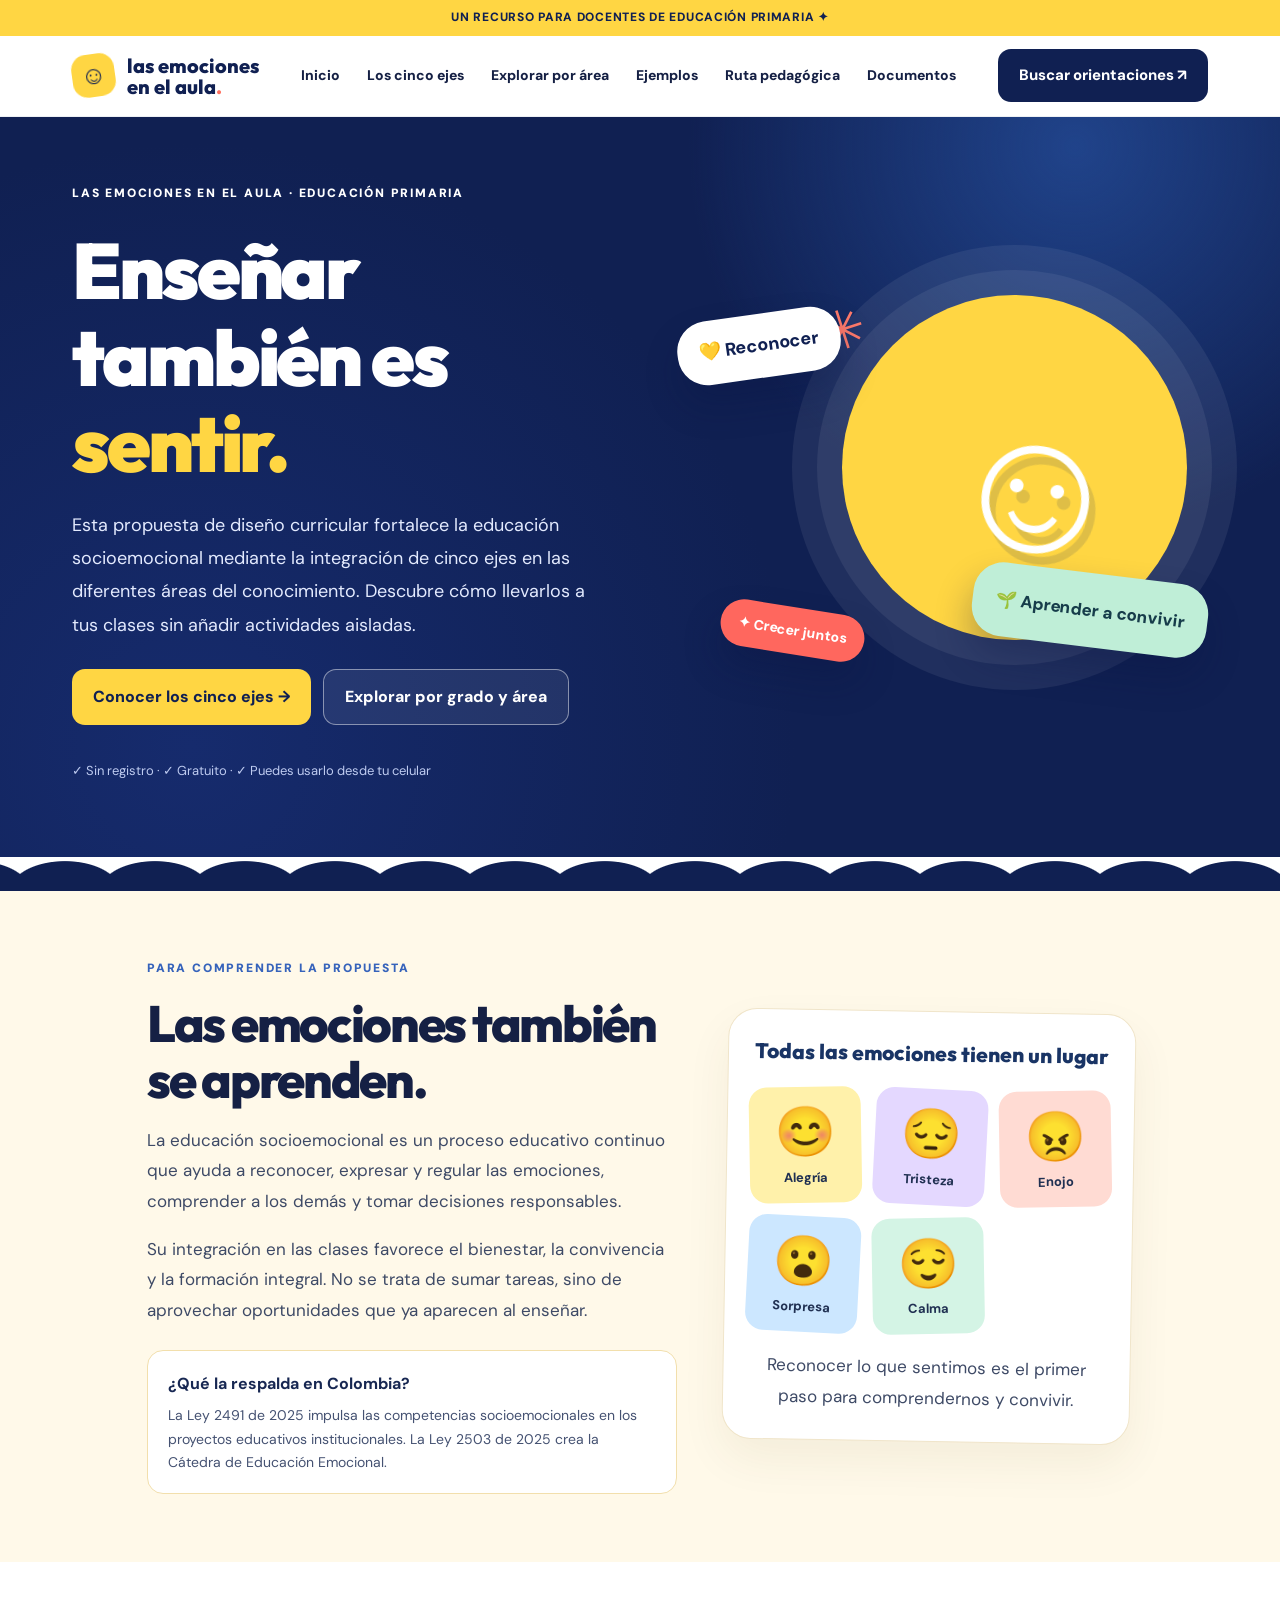
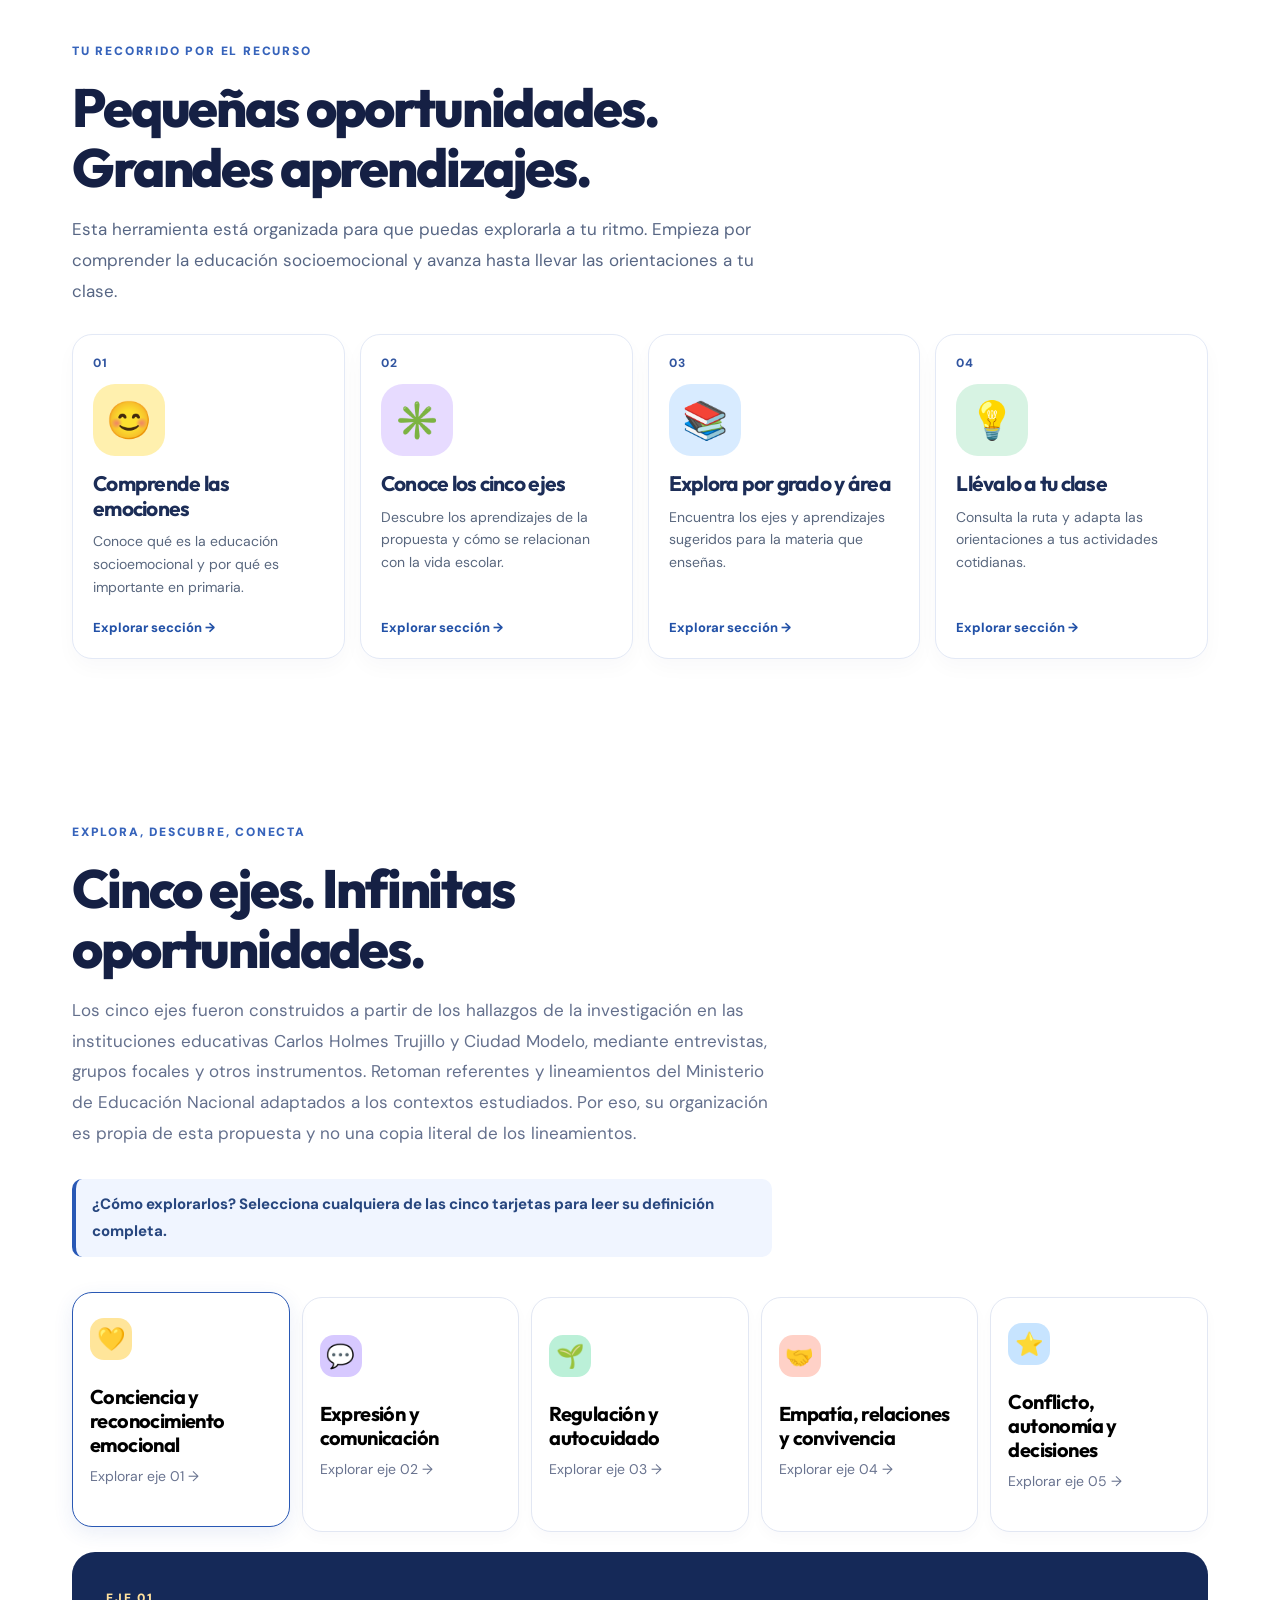
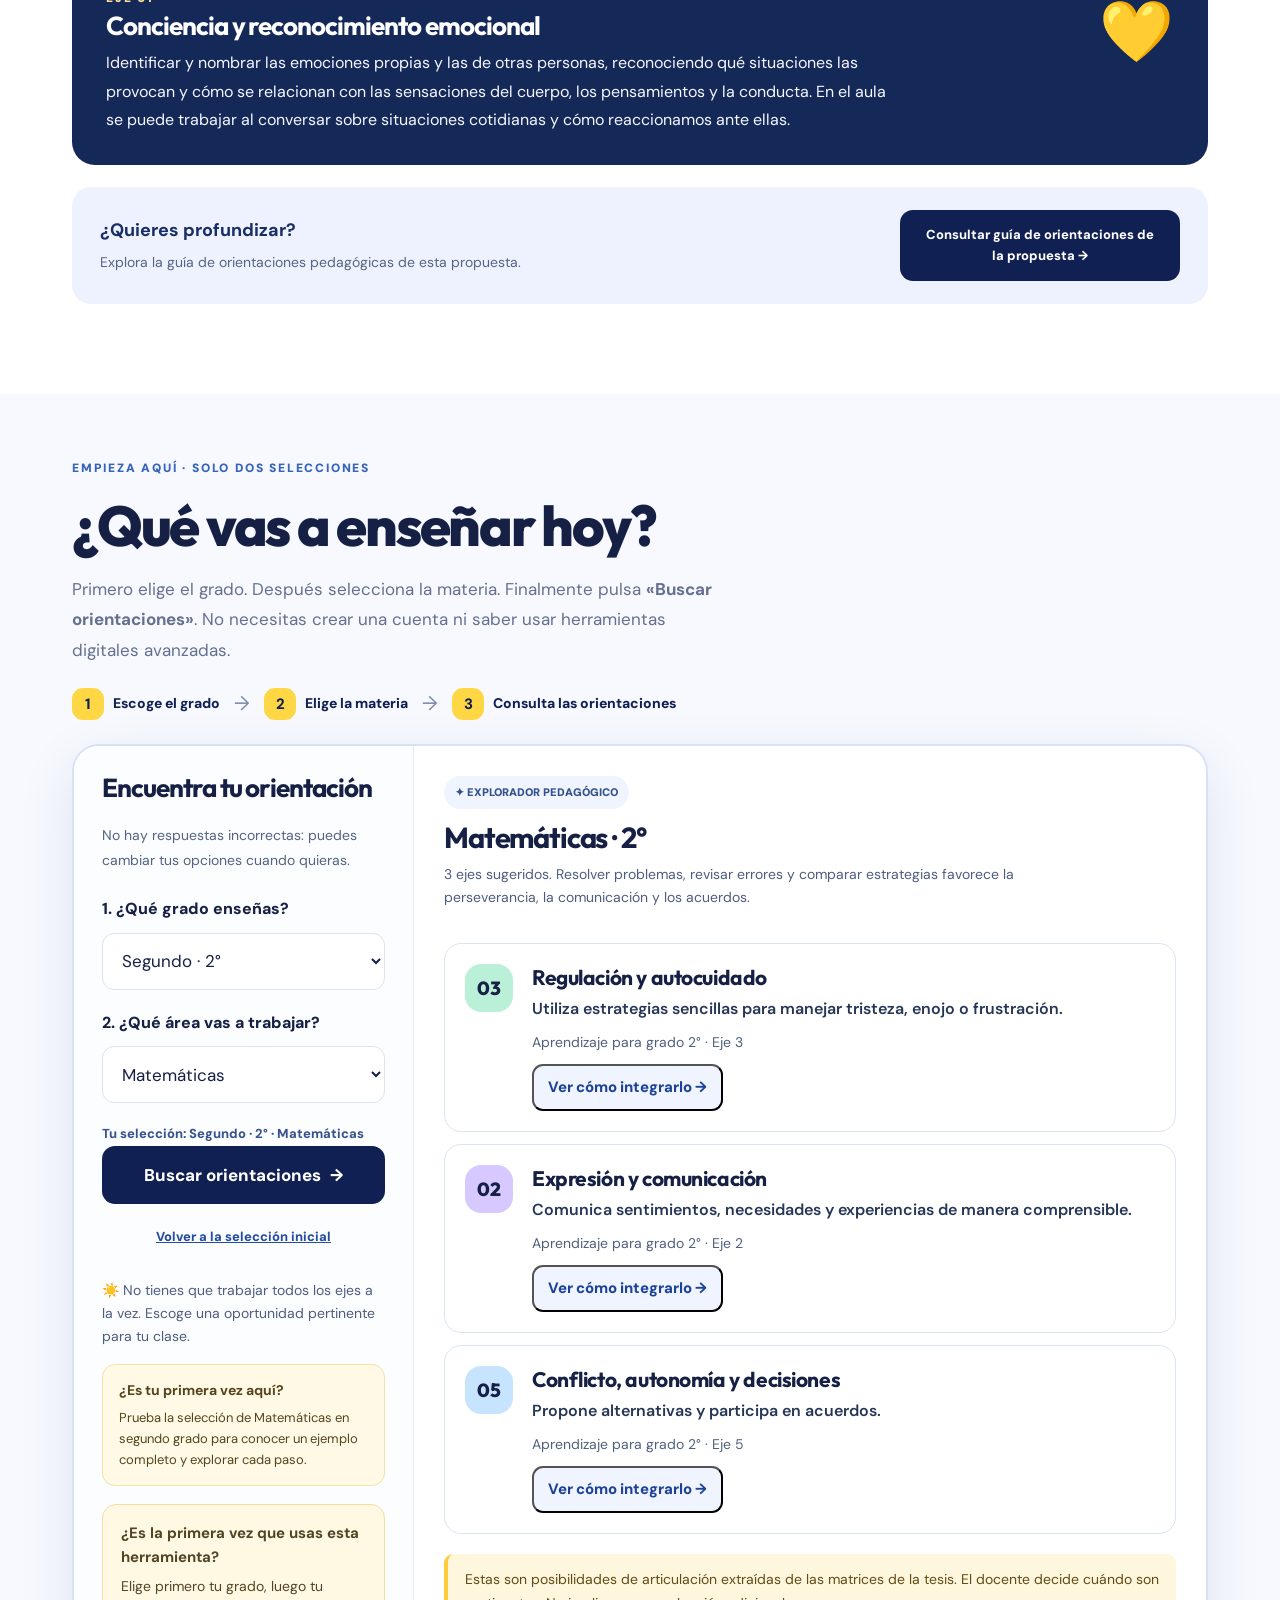
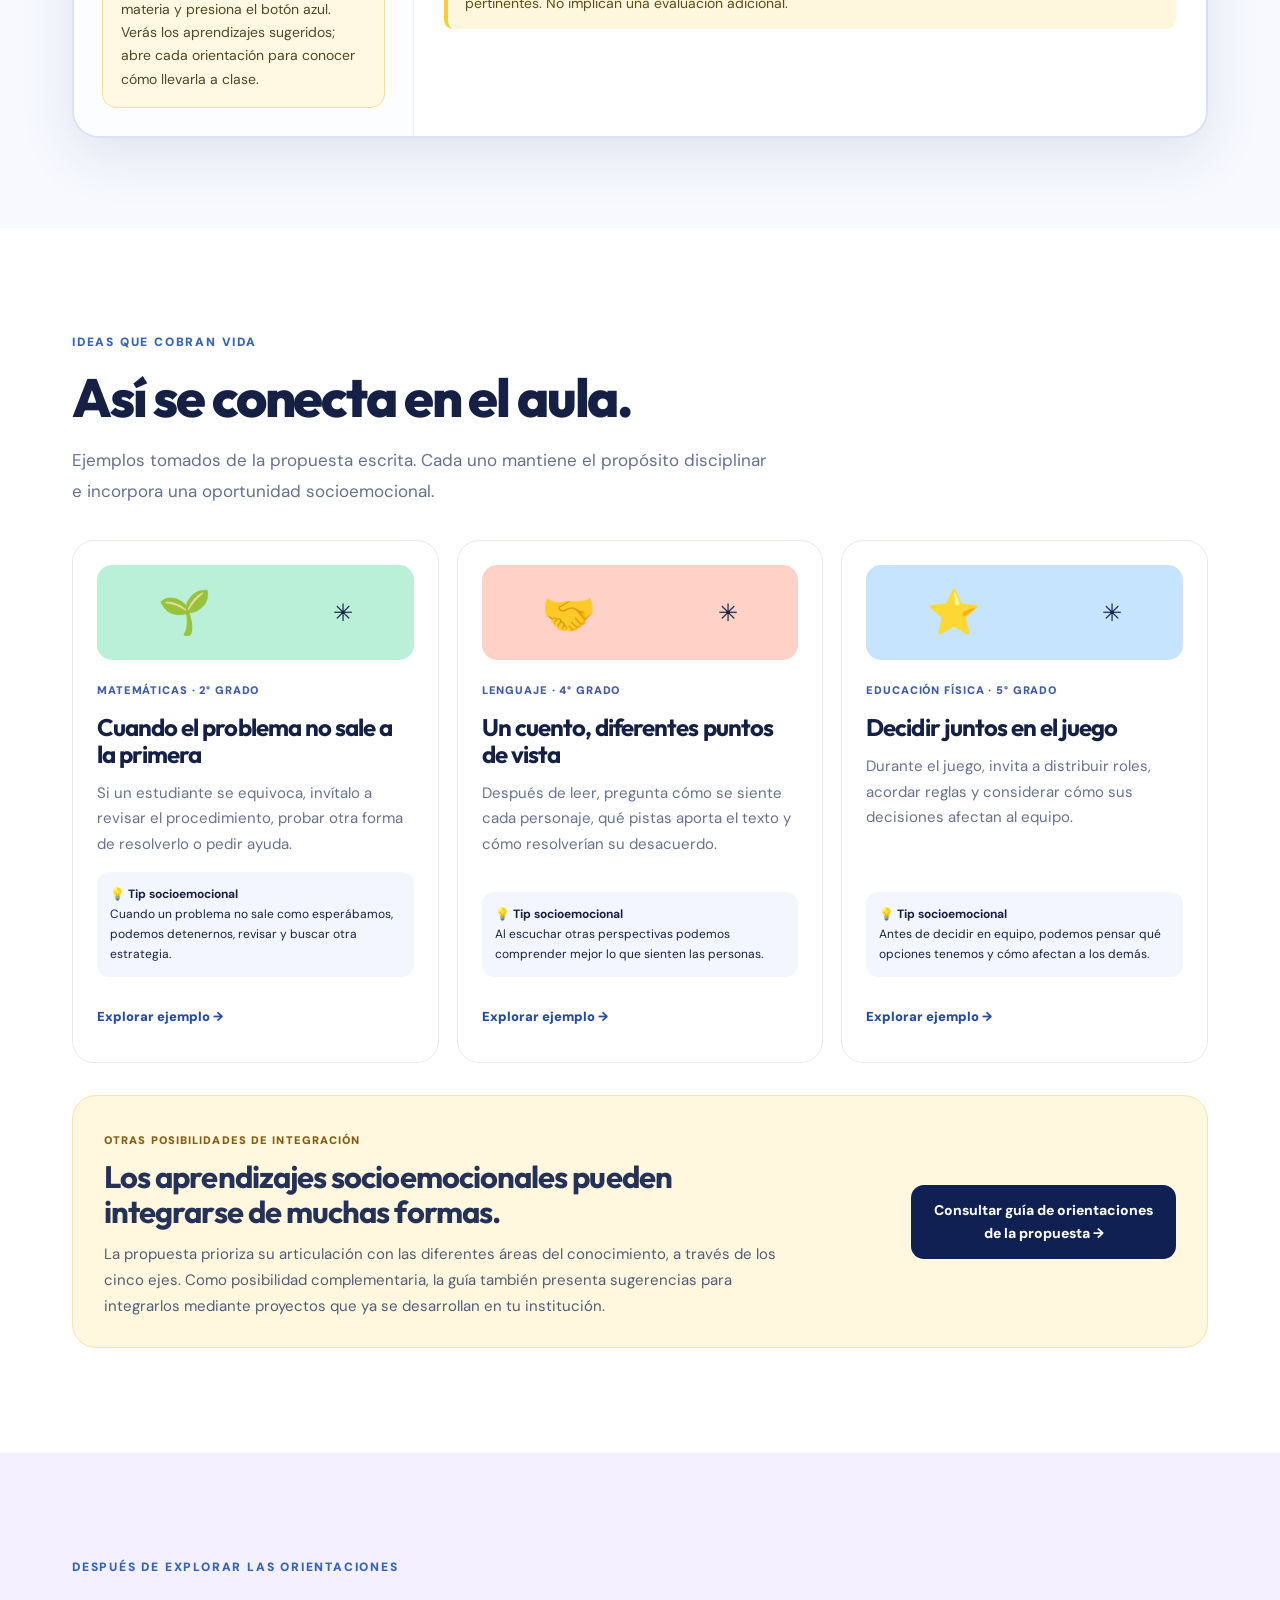
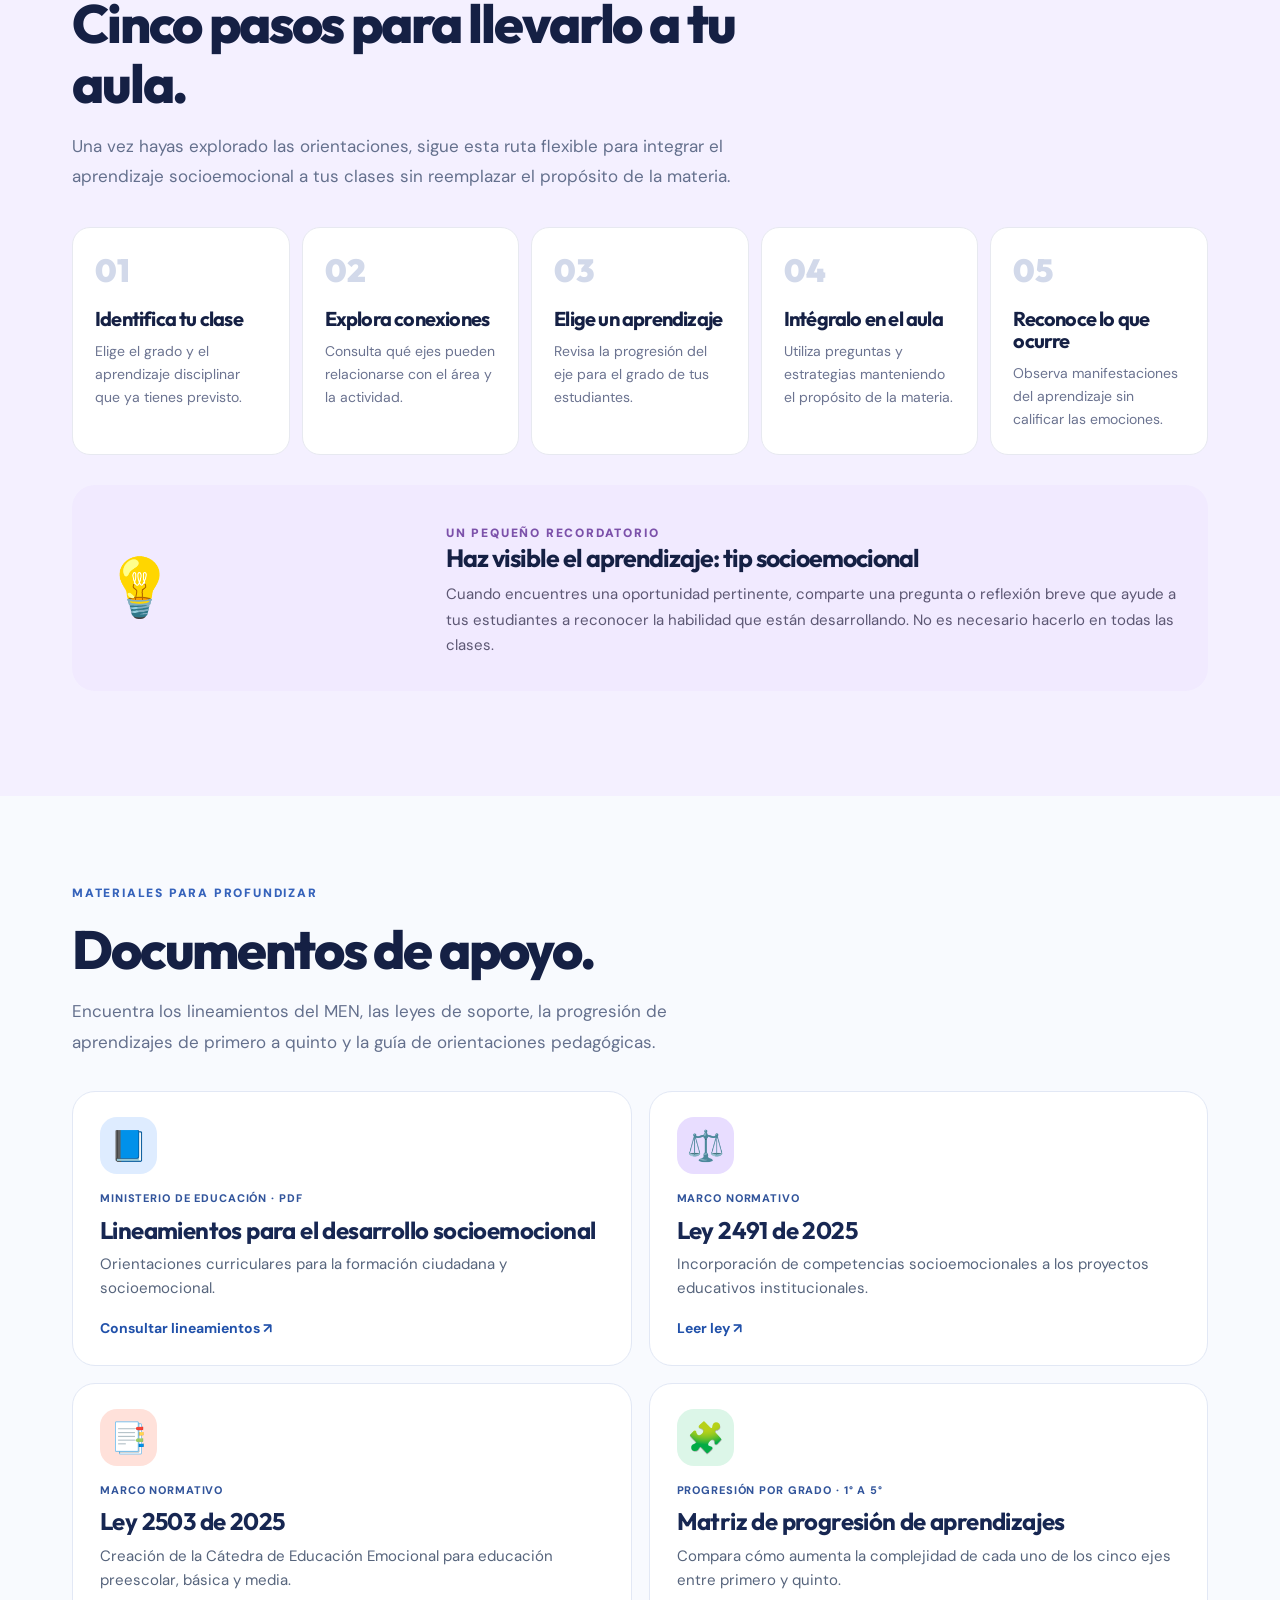
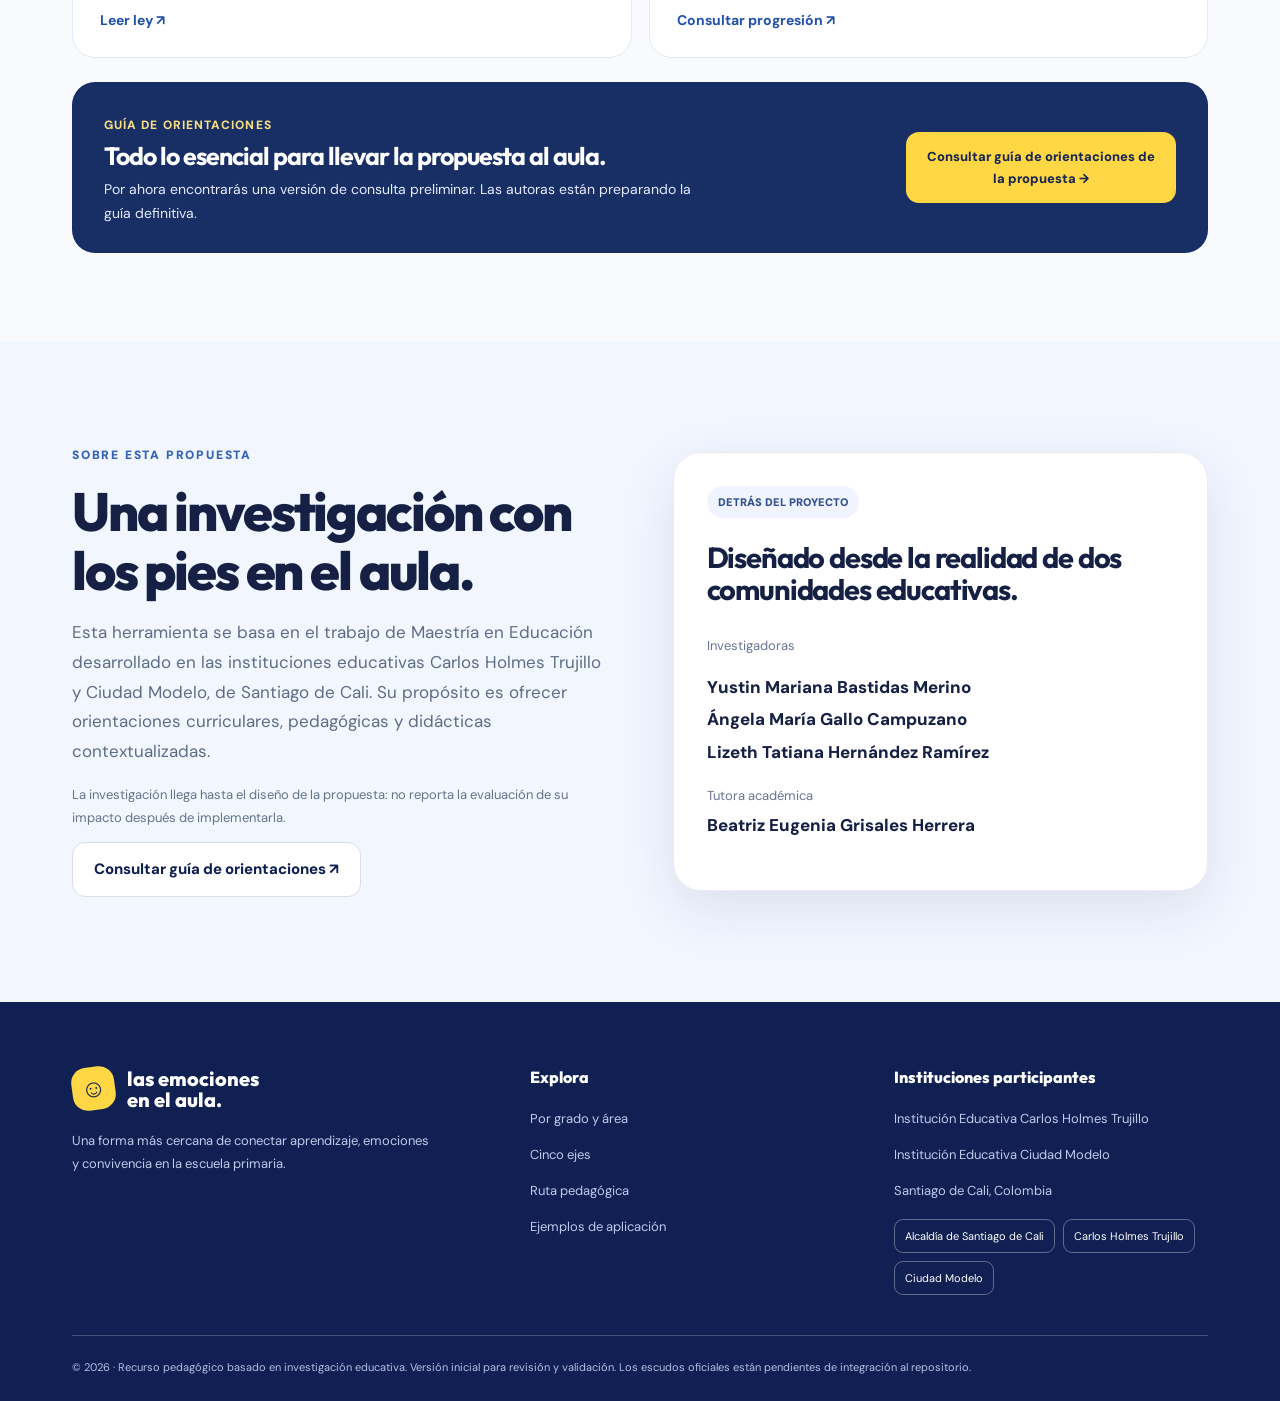
==== commit 87bc90f2: "Activate teacher review refinements and progression matrix on public website" ====
--- a/index.html
+++ b/index.html
@@ -44,7 +44,7 @@
 @media(max-width:720px){html{scroll-padding-top:85px}.announcement{font-size:10px}.navlinks{top:68px;gap:3px}.navlinks a{font-size:16px;min-height:48px;padding:8px 10px}.hero-grid{padding-top:50px}.hero h1{font-size:clamp(42px,10vw,57px)}.hero .lead{font-size:16px}.hero-actions{flex-direction:column;align-items:stretch}.hero-actions .button{width:100%}.hero-art{height:220px;transform:scale(.63);margin-top:-75px;margin-bottom:-85px}.section{padding:65px 0}.section h2{font-size:clamp(32px,8vw,42px)}.section-head p{font-size:16px}.quick-help{gap:8px}.quick-help>div{font-size:12px}.quick-arrow{display:none}.quick-num{width:28px;height:28px}.explorer-sidebar{display:block;padding:23px}.explorer-body{padding:22px}.axes,.steps{grid-template-columns:repeat(2,minmax(0,1fr))}.axis{min-height:210px}.step{min-height:225px}.example{min-height:initial}.tip{padding:24px}.modal{padding:25px;border-radius:18px}.footergrid p,.footergrid a{font-size:14px}}
 @media(max-width:480px){.container{padding:0 18px}.hero-art{transform:scale(.55);margin-top:-90px;margin-bottom:-110px}.quick-help{display:grid;grid-template-columns:1fr;gap:7px}.quick-help>div{font-size:14px}.axes,.steps{grid-template-columns:1fr}.axis,.step{min-height:auto;padding:22px}.axis b{margin-bottom:13px}.result{grid-template-columns:42px 1fr;padding:16px;gap:11px}.result .number{width:40px;height:40px;font-size:17px}.result h4{font-size:17px}.axis-detail{padding:22px}.tip{gap:12px}.tip .spark{font-size:38px}.hero-actions .button{font-size:14px}}
 @media(prefers-contrast:more){.button{border:2px solid currentColor}.feature,.result,.step,.axis{border-color:#64718e}.help,.feature p,.example p{color:#283658}}
-.teacher-help{margin-top:16px;border-radius:13px;background:#fff9e5;border:1px solid #f2e2a6;padding:14px 16px;font-size:14px;color:#55451e}.teacher-help p{font-size:13px;margin:6px 0 0;line-height:1.6}</style><link rel="stylesheet" href="ux-refinement.css"><link rel="stylesheet" href="pedagogy-review.css"><link rel="stylesheet" href="nov-design.css"></head>
+.teacher-help{margin-top:16px;border-radius:13px;background:#fff9e5;border:1px solid #f2e2a6;padding:14px 16px;font-size:14px;color:#55451e}.teacher-help p{font-size:13px;margin:6px 0 0;line-height:1.6}</style><link rel="stylesheet" href="ux-refinement.css"><link rel="stylesheet" href="pedagogy-review.css"><link rel="stylesheet" href="nov-design.css"><link rel="stylesheet" href="feedback-nov.css"></head>
 <body><a class="skip-link" href="#explorar">Saltar al buscador de orientaciones</a><div class="announcement">UN RECURSO PARA DOCENTES DE EDUCACIÓN PRIMARIA ✦</div><header class="header"><nav class="nav container" aria-label="Navegación principal"><a class="brand" href="#inicio"><span class="brand-mark">☺</span><span>las emociones<br>en el aula<span style="color:#ff705f">.</span></span></a><div class="navlinks" id="navlinks"><a href="#inicio">Inicio</a><a href="#explorar">Explorar por área</a><a href="#ejes">Los cinco ejes</a><a href="#ruta">Ruta pedagógica</a><a href="#ejemplos">Ejemplos</a><a href="#proyecto">El proyecto</a></div><a class="button" href="#explorar">Buscar orientaciones ↗</a><button class="mobile-toggle" id="menu" aria-label="Abrir menú de navegación" aria-controls="navlinks" aria-expanded="false">☰</button></nav></header>
 <main><section class="hero" id="inicio"><div class="hero-grid container"><div><span class="eyebrow"><span class="dot"></span>ORIENTACIONES PEDAGÓGICAS · PRIMARIA</span><h1>Enseñar también es <em>sentir.</em></h1><p class="lead">Las emociones tienen un lugar en cada clase. Descubre cómo integrar el aprendizaje socioemocional en Matemáticas, Lenguaje, Ciencias y todas las áreas, sin añadir una carga a tu planeación.</p><div class="hero-actions"><a class="button yellow" href="#explorar">Explorar orientaciones ↗</a><a class="button outline" href="#ejes">Conocer los cinco ejes</a></div><div class="hero-small">✓ Sin registro · ✓ Gratuito · ✓ Puedes usarlo desde tu celular</div></div><div class="hero-art" aria-hidden="true"><div class="sun"></div><div class="smile">☺</div><div class="scribble">✳</div><div class="bubble one">💛 Reconocer</div><div class="bubble two">🌱 Aprender a convivir</div><div class="bubble three">✦ Crecer juntos</div></div></div></section><div class="wave"></div>
 <section class="section" id="como"><div class="container"><div class="section-head"><div class="kicker">UNA HERRAMIENTA PENSADA PARA TI</div><h2>Pequeñas oportunidades.<br>Grandes aprendizajes.</h2><p>La educación socioemocional no es una tarea separada del aprendizaje académico. Aquí puedes encontrar relaciones, ideas y orientaciones para tus actividades habituales.</p></div><div class="feature-grid"><article class="feature"><div class="ico" style="background:#d9e6ff">📚</div><h3>Explora por grado y área</h3><p>Encuentra oportunidades de aprendizaje socioemocional conectadas con lo que ya enseñas.</p></article><article class="feature"><div class="ico" style="background:#fff1ad">✳️</div><h3>Conoce los cinco ejes</h3><p>Descubre los aprendizajes propuestos y cómo crecen en complejidad a lo largo de primaria.</p></article><article class="feature"><div class="ico" style="background:#d9f3e5">💡</div><h3>Llévalo a tu clase</h3><p>Sigue una ruta de cinco pasos y utiliza el tip socioemocional para hacer visible el aprendizaje.</p></article></div></div></section>
@@ -66,4 +66,4 @@
 const modal=document.querySelector("#dialog");let previousFocus=null;function openExample(e){const a=axes[e.axis];document.querySelector('#modalTag').textContent=e.area.toUpperCase()+' · '+e.grade+'° · EJE '+(e.axis+1);document.querySelector('#modalTitle').textContent=e.title;document.querySelector('#modalContent').innerHTML=[['Propósito de la clase',e.objective],['Eje socioemocional',a.name],['Aprendizaje propuesto',e.learning],['Orientación para el aula',e.activity],['Qué puedes reconocer',e.evidence],['💡 Tip socioemocional',e.tip]].map(([k,v])=>'<div class="modrow"><strong>'+k+'</strong><span>'+v+'</span></div>').join('');previousFocus=document.activeElement;modal.classList.add('show');document.body.style.overflow='hidden';document.querySelector('#closeModal').focus()}function closeModal(){modal.classList.remove('show');document.body.style.overflow='';if(previousFocus&&typeof previousFocus.focus==='function')previousFocus.focus()}document.querySelector('#closeModal').onclick=closeModal;document.querySelector('#closeBottom').onclick=closeModal;modal.addEventListener('click',e=>{if(e.target===modal)closeModal()});window.addEventListener('keydown',e=>{if(e.key==='Escape'&&modal.classList.contains('show'))closeModal();if(e.key==='Tab'&&modal.classList.contains('show')){const tabbable=[...modal.querySelectorAll('button:not([disabled]),a[href],input,select')];const first=tabbable[0],last=tabbable[tabbable.length-1];if(e.shiftKey&&document.activeElement===first){e.preventDefault();last.focus()}else if(!e.shiftKey&&document.activeElement===last){e.preventDefault();first.focus()}}});
 const exampleHost=document.querySelector('#examples');examples.forEach((e,i)=>{let el=document.createElement('article');el.className='example';el.innerHTML='<div style="height:95px;border-radius:15px;background:'+colors[e.axis]+';display:flex;align-items:center;justify-content:space-around;font-size:43px"><span>'+axes[e.axis].emoji+'</span><span style="font-size:24px">✳</span></div><span class="subject" style="margin-top:21px">'+e.area+' · '+e.grade+'° grado</span><h3>'+e.title+'</h3><p>'+e.activity+'</p><div class="note"><b>💡 Tip socioemocional</b><br>'+e.tip+'</div><button class="linkmore" type="button">Explorar ejemplo →</button>';el.querySelector('button').onclick=()=>openExample(e);exampleHost.appendChild(el)});
 const menu=document.querySelector('#menu');menu.onclick=()=>{const x=document.querySelector('#navlinks');const open=x.classList.toggle('open');menu.setAttribute('aria-expanded',String(open));menu.textContent=open?'×':'☰';menu.setAttribute('aria-label',open?'Cerrar menú de navegación':'Abrir menú de navegación')};document.querySelectorAll('#navlinks a').forEach(a=>a.addEventListener('click',()=>{document.querySelector('#navlinks').classList.remove('open');menu.setAttribute('aria-expanded','false');menu.textContent='☰';menu.setAttribute('aria-label','Abrir menú de navegación')}));
-</script><script src="progression.js"></script><script src="area-mapping.js"></script><script src="area-guidance.js"></script><script src="matrix-explorer.js"></script><script src="ux-refinement.js"></script><script src="intro-pedagogica.js"></script><script src="axis-definitions-a.js"></script><script src="axis-definitions-b.js"></script><script src="axis-review.js"></script><script src="resources-review.js"></script><script src="nov-structure.js"></script><script src="nov-resources.js"></script></body></html>+</script><script src="progression.js"></script><script src="area-mapping.js"></script><script src="area-guidance.js"></script><script src="matrix-explorer.js"></script><script src="ux-refinement.js"></script><script src="intro-pedagogica.js"></script><script src="axis-definitions-a.js"></script><script src="axis-definitions-b.js"></script><script src="axis-review.js"></script><script src="resources-review.js"></script><script src="nov-structure.js"></script><script src="nov-resources.js"></script><script src="feedback-nov.js"></script></body></html>
--- a/feedback-nov.css
+++ b/feedback-nov.css
@@ -0,0 +1,22 @@
+/* Ajustes a partir de los comentarios académicos · noviembre 2026 */
+main>#inicio{order:0}main>.wave{order:1}main>#introduccion{order:2}main>#como{order:3;display:block!important;background:#fff;padding:80px 0}main>#ejes{order:4}main>#explorar{order:5}main>#ejemplos{order:6}main>#ruta{order:7}main>#recursos{order:8}main>#proyecto{order:9}
+#como .section-head{max-width:860px;margin-bottom:28px}#como .section-head p{max-width:720px;color:#576684;font-size:17px}
+#como .feature-grid{display:grid;grid-template-columns:repeat(4,minmax(0,1fr));gap:15px}
+#como .learning-step{position:relative;display:flex;align-items:flex-start;flex-direction:column;min-height:320px;padding:22px 20px 20px;background:#fff;border:1.5px solid #e3e9f6;border-radius:20px;text-decoration:none;color:#1c2d57;box-shadow:0 9px 20px #23345b07;transition:transform .18s,border-color .18s,box-shadow .18s}
+#como .learning-step:hover{transform:translateY(-3px);border-color:#95b1e7;box-shadow:0 15px 28px #23345b12}
+#como .learning-step:focus-visible{outline:3px solid #e6a82d;outline-offset:3px}
+.learning-number{font:800 12px/1 'DM Sans',sans-serif;color:#3155a0;letter-spacing:.1em}
+.learning-icon{display:grid;place-items:center;width:72px;height:72px;border-radius:22px;font-size:37px;line-height:1;margin:15px 0}
+#como .learning-step h3{font-size:21px;letter-spacing:-.035em;margin:0 0 10px;line-height:1.17}
+#como .learning-step p{font-size:14px;line-height:1.63;color:#59677e;margin:0 0 18px}
+.learning-action{margin-top:auto;color:#2251a7;font-size:13px;font-weight:800}
+#ejes .axis-instruction{display:inline-flex;max-width:none;background:#f0f5ff;border-left:4px solid #2858b6;border-radius:10px;padding:12px 16px;color:#28477f;font-weight:800;font-size:15px;margin-top:14px}
+.project-integration{display:flex;gap:32px;align-items:center;justify-content:space-between;margin-top:32px;padding:28px 31px;border-radius:24px;background:#fff7de;border:1px solid #f6e4b1}
+.project-copy{max-width:690px}.project-eyebrow{font-size:11px;letter-spacing:.1em;font-weight:900;color:#835c11}.project-integration h3{margin:8px 0 12px;font-size:clamp(24px,3vw,31px);letter-spacing:-.03em;color:#253257}.project-integration p{font-size:15px;line-height:1.74;color:#515d77;margin:0}
+.project-integration .button{flex:0 0 auto;max-width:265px;white-space:normal;text-align:center;font-size:14px}
+#recursos .guide-band .button{max-width:270px;white-space:normal;text-align:center;font-size:13px}
+#ejes .axis-guide-cta .button{max-width:280px;white-space:normal;text-align:center;font-size:13px}
+@media(max-width:1080px){#como .feature-grid{grid-template-columns:repeat(2,minmax(0,1fr))}#como .learning-step{min-height:260px}.project-integration{flex-wrap:wrap}.project-integration .button{max-width:none}}
+@media(max-width:720px){main>#como{padding:63px 0}#como .feature-grid{gap:12px}#como .learning-step{min-height:255px;padding:19px 16px}.learning-icon{width:62px;height:62px;font-size:33px}#como .learning-step h3{font-size:20px}#como .learning-step p{font-size:14px}.project-integration{padding:23px 20px;gap:19px}.project-integration .button{width:100%}#ejes .axis-instruction{font-size:14px}#ejes .axis-guide-cta .button,#recursos .guide-band .button{max-width:none}}
+@media(max-width:470px){#como .feature-grid{grid-template-columns:1fr}#como .learning-step{min-height:0}#como .learning-step p{margin-bottom:11px}.learning-icon{margin:13px 0}}
+@media(prefers-reduced-motion:reduce){#como .learning-step:hover{transform:none}}
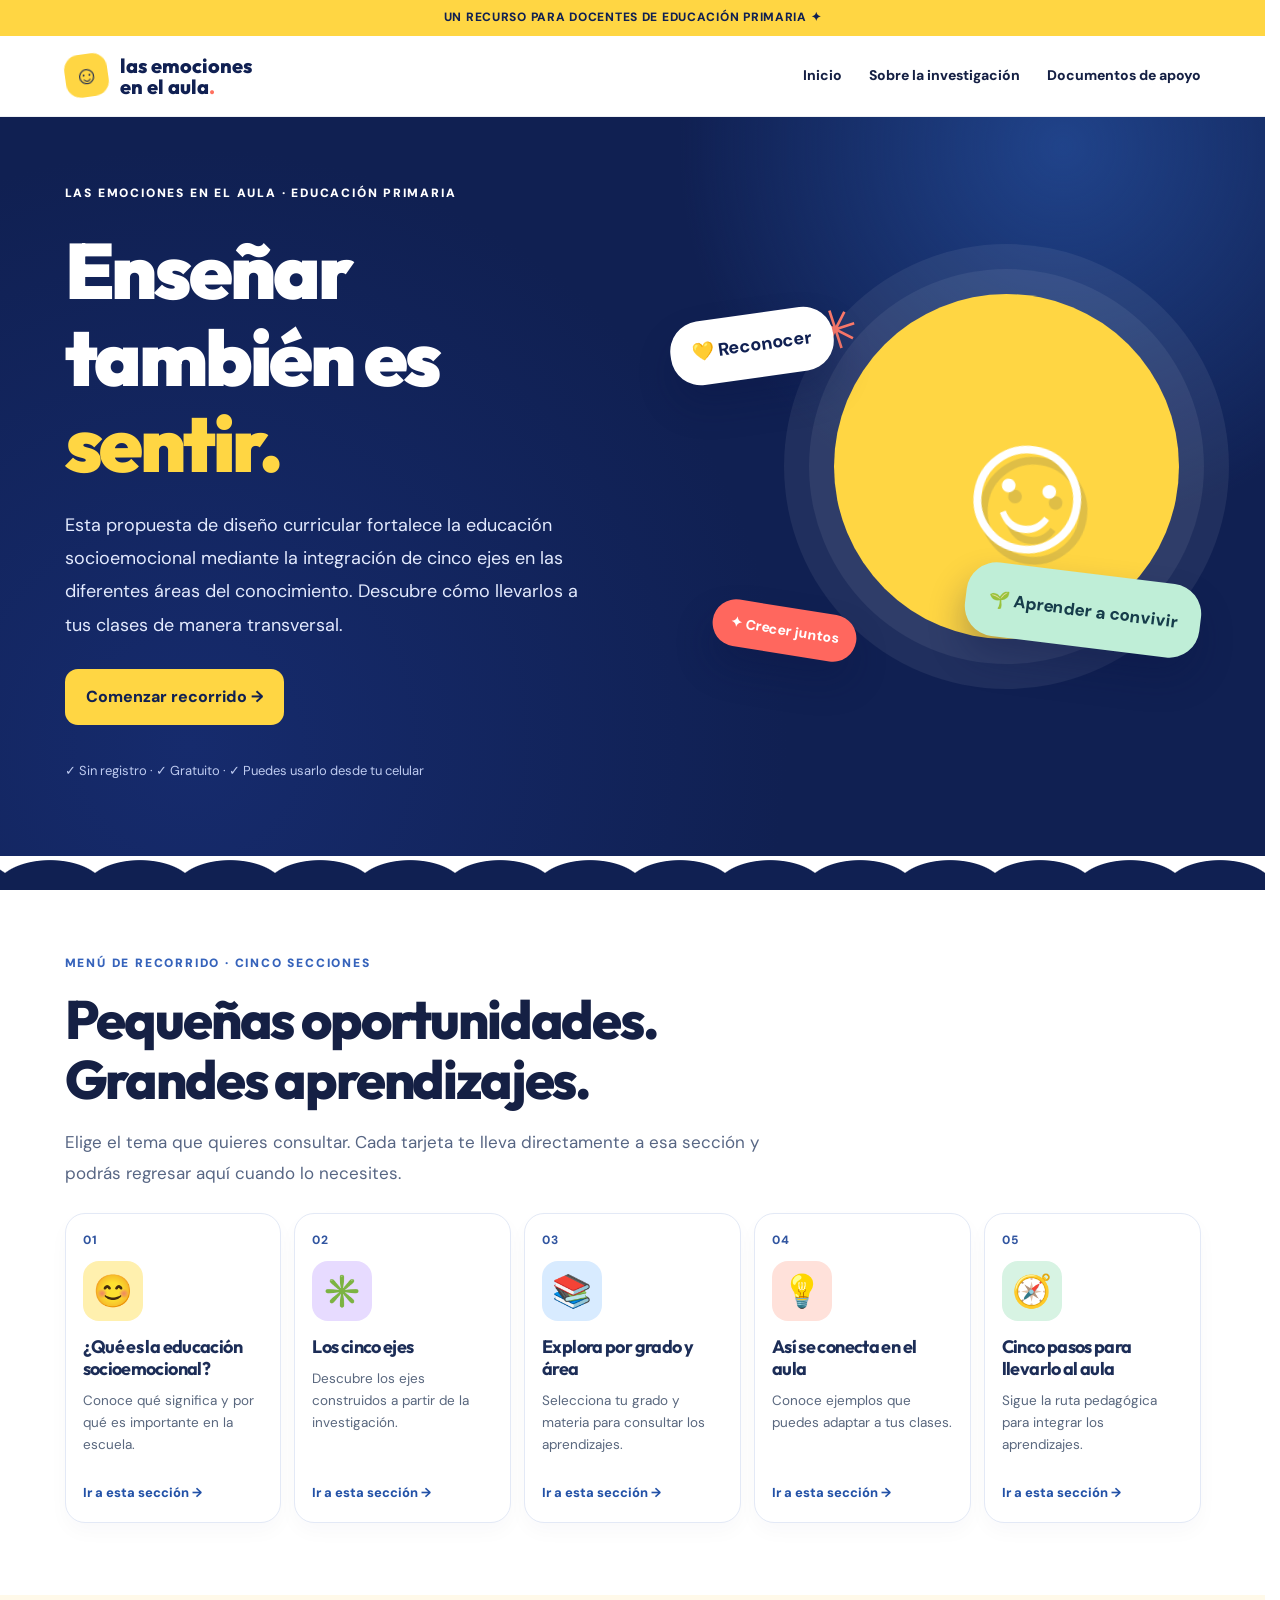
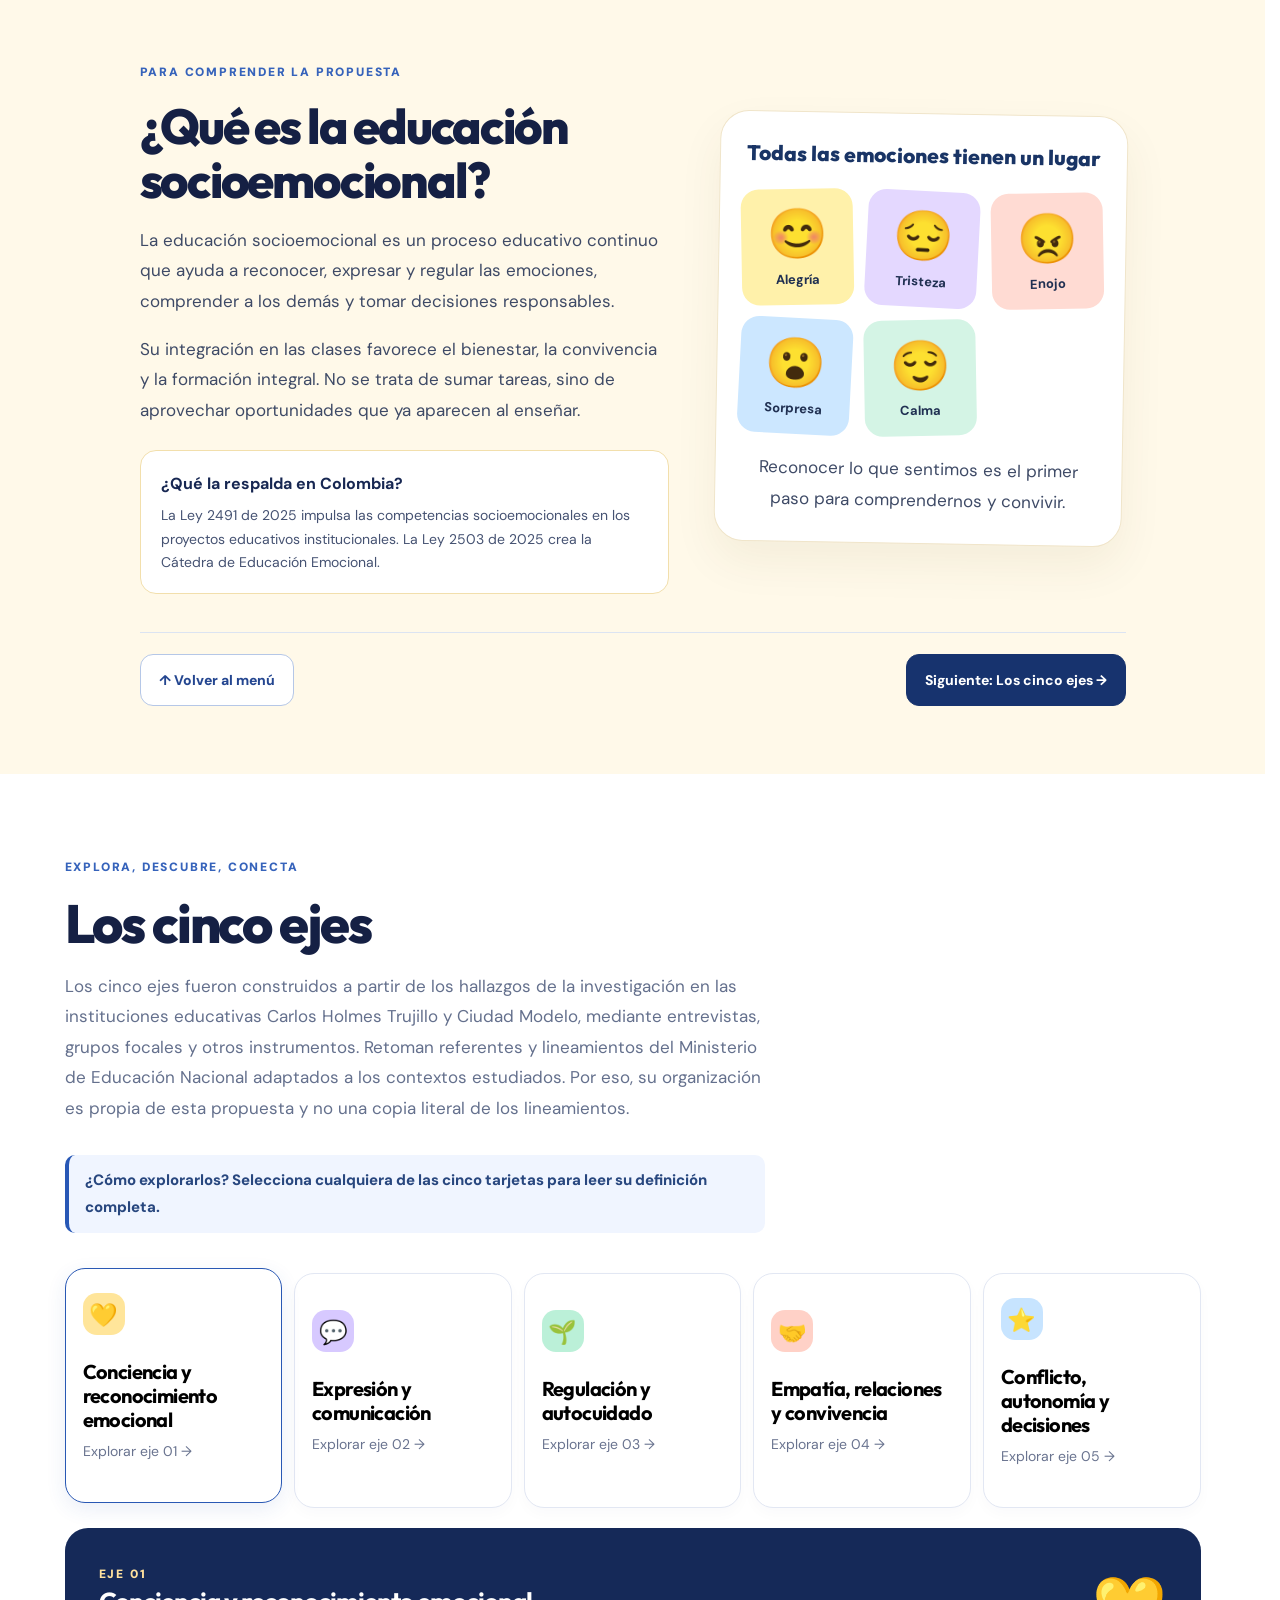
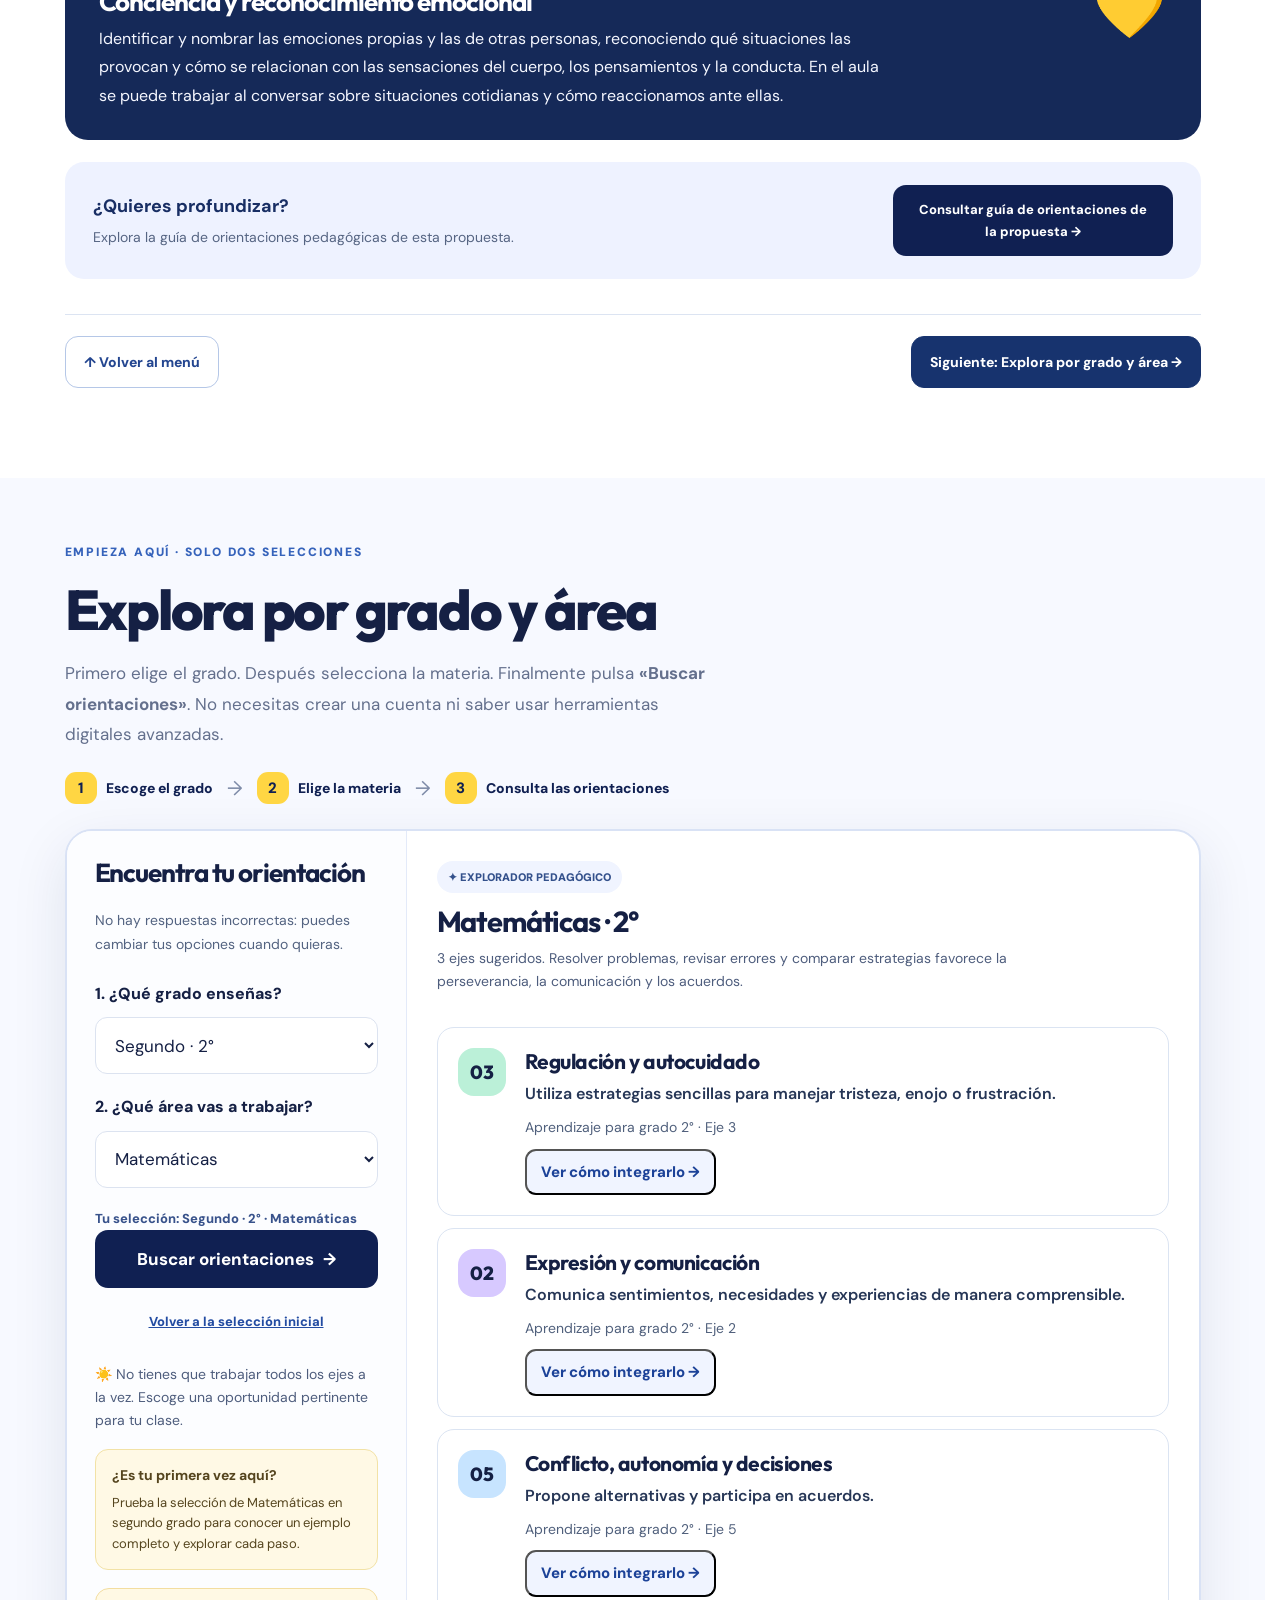
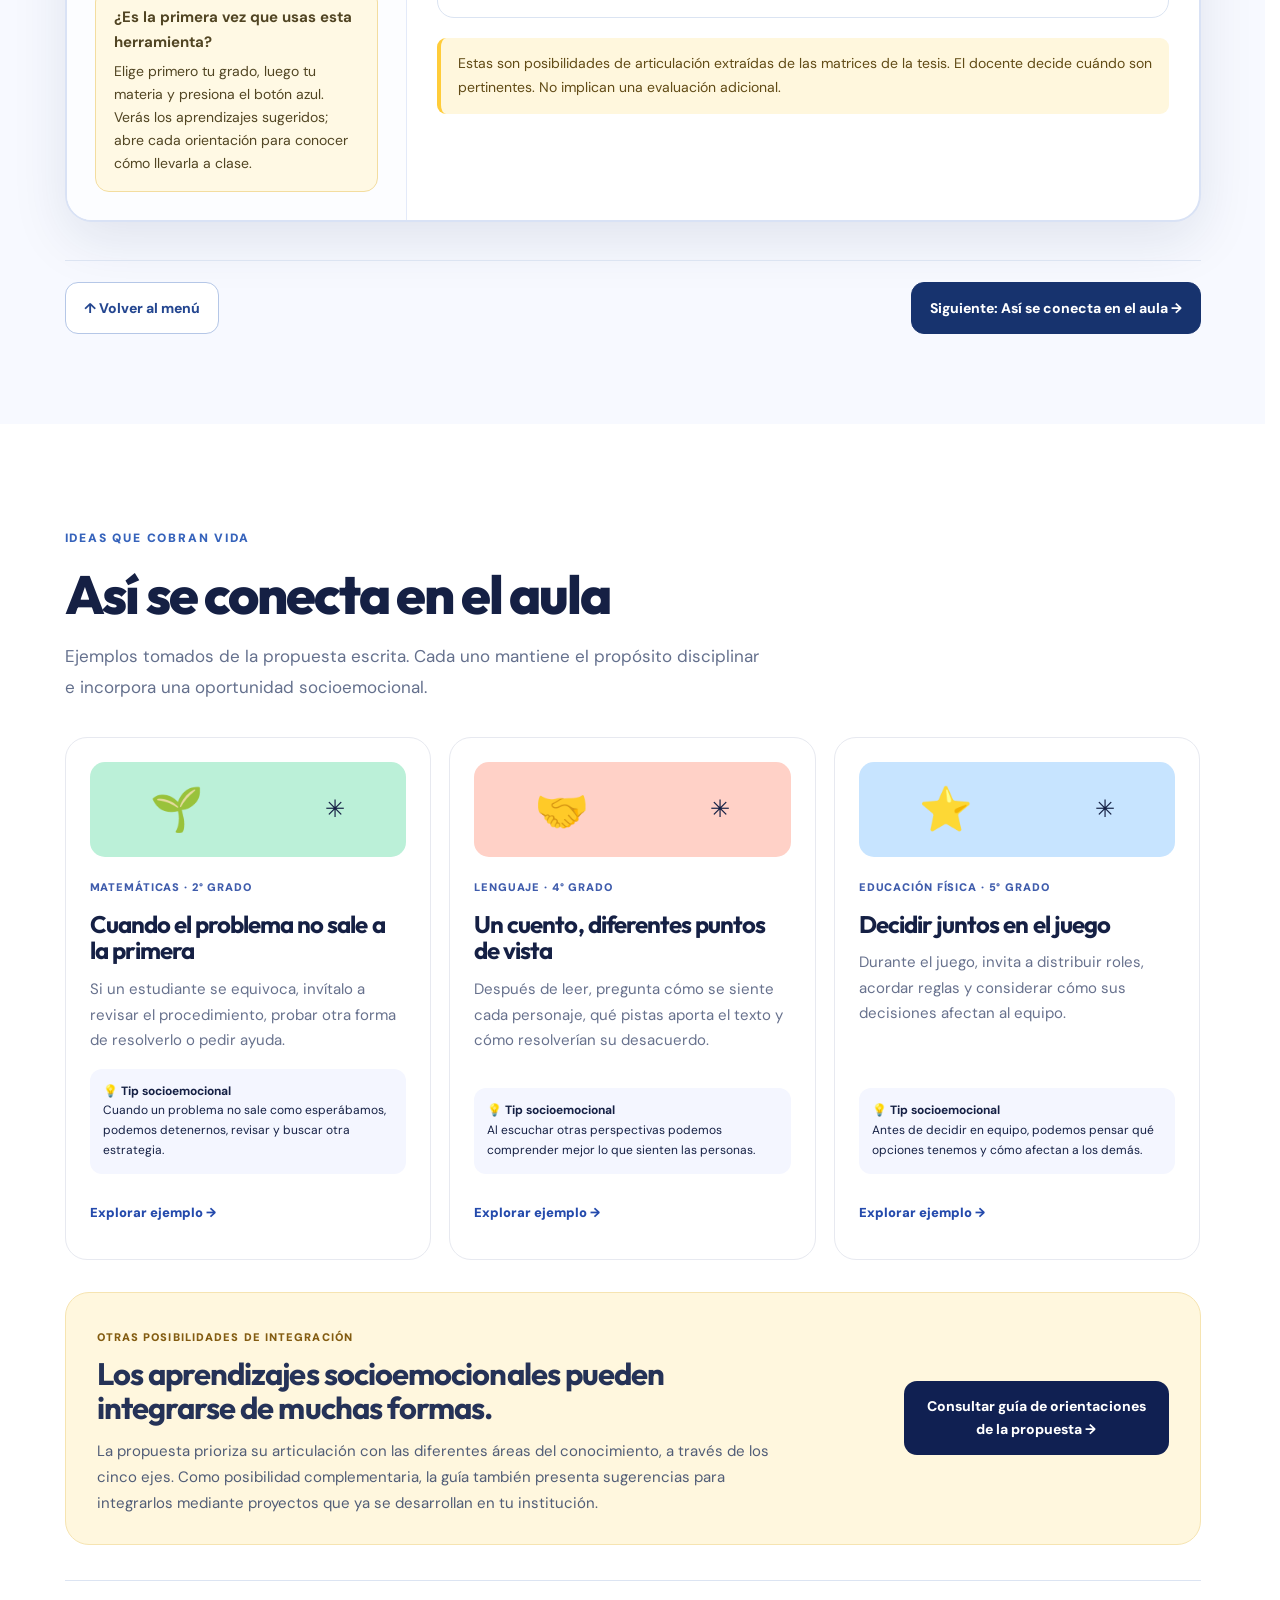
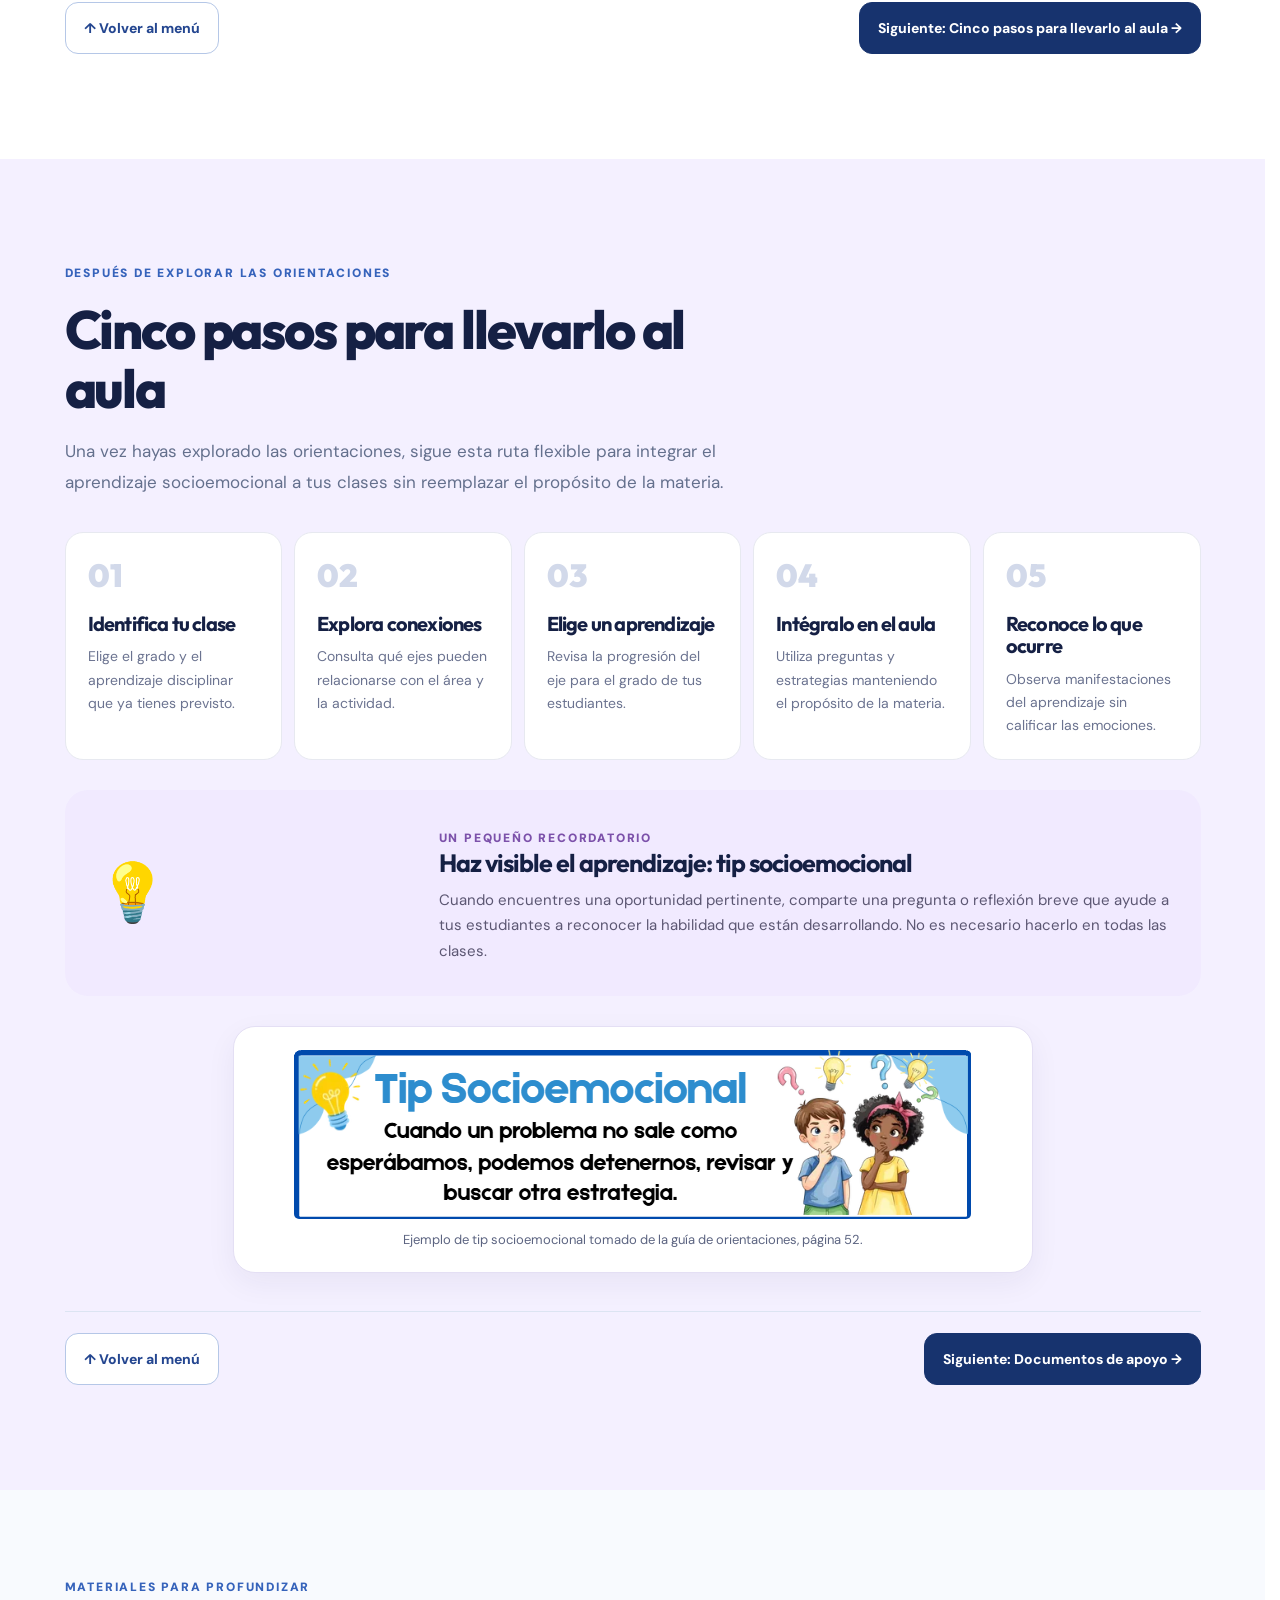
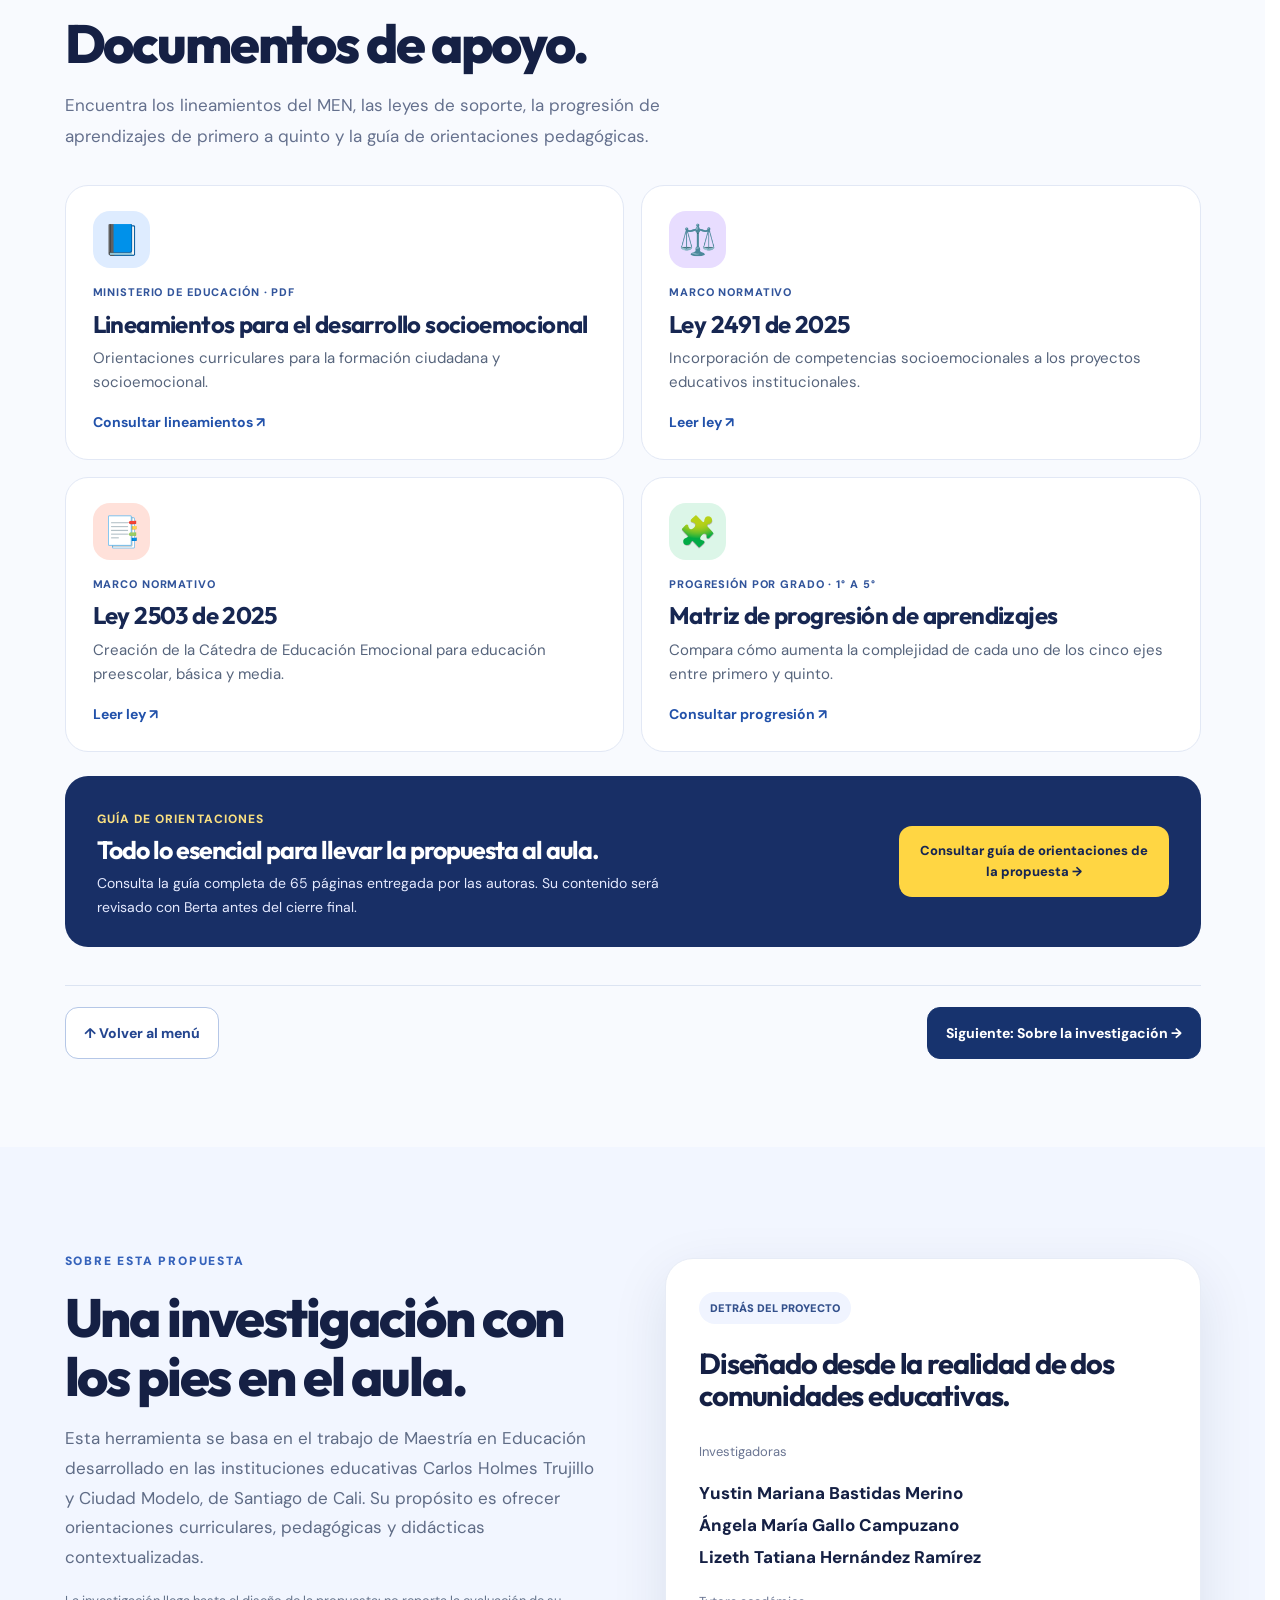
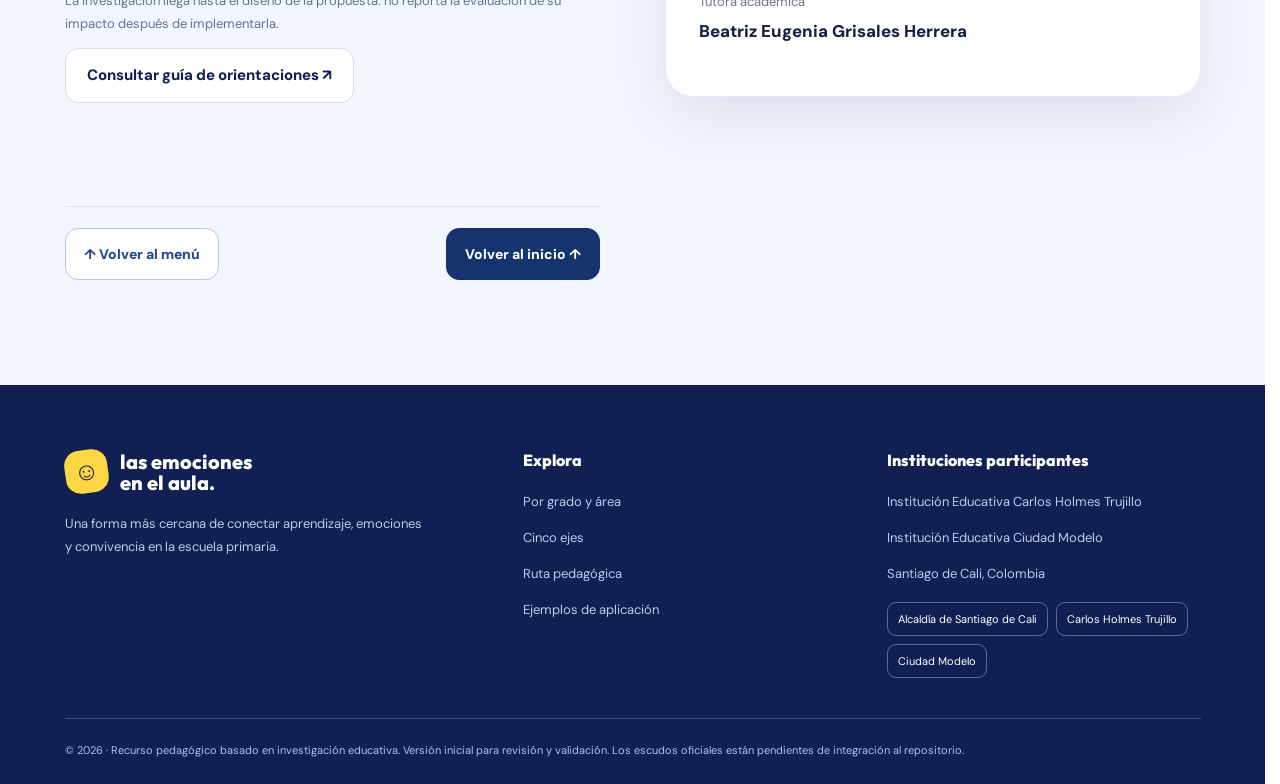
==== commit 6959743c: "Apply Berta feedback and preserve current scroll/focus on modal close" ====
--- a/index.html
+++ b/index.html
@@ -44,7 +44,7 @@
 @media(max-width:720px){html{scroll-padding-top:85px}.announcement{font-size:10px}.navlinks{top:68px;gap:3px}.navlinks a{font-size:16px;min-height:48px;padding:8px 10px}.hero-grid{padding-top:50px}.hero h1{font-size:clamp(42px,10vw,57px)}.hero .lead{font-size:16px}.hero-actions{flex-direction:column;align-items:stretch}.hero-actions .button{width:100%}.hero-art{height:220px;transform:scale(.63);margin-top:-75px;margin-bottom:-85px}.section{padding:65px 0}.section h2{font-size:clamp(32px,8vw,42px)}.section-head p{font-size:16px}.quick-help{gap:8px}.quick-help>div{font-size:12px}.quick-arrow{display:none}.quick-num{width:28px;height:28px}.explorer-sidebar{display:block;padding:23px}.explorer-body{padding:22px}.axes,.steps{grid-template-columns:repeat(2,minmax(0,1fr))}.axis{min-height:210px}.step{min-height:225px}.example{min-height:initial}.tip{padding:24px}.modal{padding:25px;border-radius:18px}.footergrid p,.footergrid a{font-size:14px}}
 @media(max-width:480px){.container{padding:0 18px}.hero-art{transform:scale(.55);margin-top:-90px;margin-bottom:-110px}.quick-help{display:grid;grid-template-columns:1fr;gap:7px}.quick-help>div{font-size:14px}.axes,.steps{grid-template-columns:1fr}.axis,.step{min-height:auto;padding:22px}.axis b{margin-bottom:13px}.result{grid-template-columns:42px 1fr;padding:16px;gap:11px}.result .number{width:40px;height:40px;font-size:17px}.result h4{font-size:17px}.axis-detail{padding:22px}.tip{gap:12px}.tip .spark{font-size:38px}.hero-actions .button{font-size:14px}}
 @media(prefers-contrast:more){.button{border:2px solid currentColor}.feature,.result,.step,.axis{border-color:#64718e}.help,.feature p,.example p{color:#283658}}
-.teacher-help{margin-top:16px;border-radius:13px;background:#fff9e5;border:1px solid #f2e2a6;padding:14px 16px;font-size:14px;color:#55451e}.teacher-help p{font-size:13px;margin:6px 0 0;line-height:1.6}</style><link rel="stylesheet" href="ux-refinement.css"><link rel="stylesheet" href="pedagogy-review.css"><link rel="stylesheet" href="nov-design.css"><link rel="stylesheet" href="feedback-nov.css"></head>
+.teacher-help{margin-top:16px;border-radius:13px;background:#fff9e5;border:1px solid #f2e2a6;padding:14px 16px;font-size:14px;color:#55451e}.teacher-help p{font-size:13px;margin:6px 0 0;line-height:1.6}</style><link rel="stylesheet" href="ux-refinement.css"><link rel="stylesheet" href="pedagogy-review.css"><link rel="stylesheet" href="nov-design.css"><link rel="stylesheet" href="feedback-nov.css"><link rel="stylesheet" href="berta-ux.css"></head>
 <body><a class="skip-link" href="#explorar">Saltar al buscador de orientaciones</a><div class="announcement">UN RECURSO PARA DOCENTES DE EDUCACIÓN PRIMARIA ✦</div><header class="header"><nav class="nav container" aria-label="Navegación principal"><a class="brand" href="#inicio"><span class="brand-mark">☺</span><span>las emociones<br>en el aula<span style="color:#ff705f">.</span></span></a><div class="navlinks" id="navlinks"><a href="#inicio">Inicio</a><a href="#explorar">Explorar por área</a><a href="#ejes">Los cinco ejes</a><a href="#ruta">Ruta pedagógica</a><a href="#ejemplos">Ejemplos</a><a href="#proyecto">El proyecto</a></div><a class="button" href="#explorar">Buscar orientaciones ↗</a><button class="mobile-toggle" id="menu" aria-label="Abrir menú de navegación" aria-controls="navlinks" aria-expanded="false">☰</button></nav></header>
 <main><section class="hero" id="inicio"><div class="hero-grid container"><div><span class="eyebrow"><span class="dot"></span>ORIENTACIONES PEDAGÓGICAS · PRIMARIA</span><h1>Enseñar también es <em>sentir.</em></h1><p class="lead">Las emociones tienen un lugar en cada clase. Descubre cómo integrar el aprendizaje socioemocional en Matemáticas, Lenguaje, Ciencias y todas las áreas, sin añadir una carga a tu planeación.</p><div class="hero-actions"><a class="button yellow" href="#explorar">Explorar orientaciones ↗</a><a class="button outline" href="#ejes">Conocer los cinco ejes</a></div><div class="hero-small">✓ Sin registro · ✓ Gratuito · ✓ Puedes usarlo desde tu celular</div></div><div class="hero-art" aria-hidden="true"><div class="sun"></div><div class="smile">☺</div><div class="scribble">✳</div><div class="bubble one">💛 Reconocer</div><div class="bubble two">🌱 Aprender a convivir</div><div class="bubble three">✦ Crecer juntos</div></div></div></section><div class="wave"></div>
 <section class="section" id="como"><div class="container"><div class="section-head"><div class="kicker">UNA HERRAMIENTA PENSADA PARA TI</div><h2>Pequeñas oportunidades.<br>Grandes aprendizajes.</h2><p>La educación socioemocional no es una tarea separada del aprendizaje académico. Aquí puedes encontrar relaciones, ideas y orientaciones para tus actividades habituales.</p></div><div class="feature-grid"><article class="feature"><div class="ico" style="background:#d9e6ff">📚</div><h3>Explora por grado y área</h3><p>Encuentra oportunidades de aprendizaje socioemocional conectadas con lo que ya enseñas.</p></article><article class="feature"><div class="ico" style="background:#fff1ad">✳️</div><h3>Conoce los cinco ejes</h3><p>Descubre los aprendizajes propuestos y cómo crecen en complejidad a lo largo de primaria.</p></article><article class="feature"><div class="ico" style="background:#d9f3e5">💡</div><h3>Llévalo a tu clase</h3><p>Sigue una ruta de cinco pasos y utiliza el tip socioemocional para hacer visible el aprendizaje.</p></article></div></div></section>
@@ -52,7 +52,7 @@
 <section class="section" id="ejes"><div class="container"><div class="section-head"><div class="kicker">EXPLORA, DESCUBRE, CONECTA</div><h2>Cinco ejes. Infinitas oportunidades.</h2><p>Los ejes fueron construidos a partir de las necesidades identificadas en Carlos Holmes Trujillo y Ciudad Modelo, en diálogo con referentes nacionales. Son una adaptación de esta investigación, no una reproducción literal de los lineamientos del MEN.</p></div><div class="axes" id="axes"></div><div class="axis-detail" id="axisDetail" aria-live="polite"></div></div></section>
 <section class="section alt" id="ruta"><div class="container"><div class="section-head"><div class="kicker">DE LA INTENCIÓN A LA PRÁCTICA</div><h2>Una ruta de cinco pasos.<br>Sin empezar de cero.</h2><p>Esta ruta no es rígida ni exige cambiar el propósito de tu clase. Te invita a reconocer y aprovechar las oportunidades socioemocionales que ya existen en el aula.</p></div><div class="steps"><article class="step"><span class="stepn">01</span><h3>Identifica tu clase</h3><p>Elige el grado y el aprendizaje disciplinar que ya tienes previsto.</p></article><article class="step"><span class="stepn">02</span><h3>Explora conexiones</h3><p>Consulta qué ejes pueden relacionarse con el área y la actividad.</p></article><article class="step"><span class="stepn">03</span><h3>Elige un aprendizaje</h3><p>Revisa la progresión del eje para el grado de tus estudiantes.</p></article><article class="step"><span class="stepn">04</span><h3>Intégralo en el aula</h3><p>Utiliza preguntas y estrategias manteniendo el propósito de la materia.</p></article><article class="step"><span class="stepn">05</span><h3>Reconoce lo que ocurre</h3><p>Observa manifestaciones del aprendizaje sin calificar las emociones.</p></article></div><div class="tip"><div class="spark">💡</div><div><span class="kicker" style="color:#7c51aa">UN PEQUEÑO RECORDATORIO</span><h3>Haz visible el aprendizaje: tip socioemocional</h3><p>Cuando encuentres una oportunidad pertinente, comparte una pregunta o reflexión breve que ayude a tus estudiantes a reconocer la habilidad que están desarrollando. No es necesario hacerlo en todas las clases.</p></div></div></div></section>
 <section class="section" id="ejemplos"><div class="container"><div class="section-head"><div class="kicker">IDEAS QUE COBRAN VIDA</div><h2>Así se conecta en el aula.</h2><p>Ejemplos tomados de la propuesta escrita. Cada uno mantiene el propósito disciplinar e incorpora una oportunidad socioemocional.</p></div><div class="example-grid" id="examples"></div></div></section>
-<section class="section bluebg" id="recursos"><div class="container"><div class="section-head"><div class="kicker">DOCUMENTOS DE APOYO</div><h2>Continúa explorando.</h2><p>Consulta los lineamientos oficiales del Ministerio de Educación Nacional para profundizar en la formación socioemocional. También puedes consultar la propuesta escrita de la investigación.</p></div><a class="button outline" href="https://www.mineducacion.gov.co/1780/articles-339975_recurso_13.pdf" target="_blank" rel="noopener noreferrer">Descargar lineamientos de desarrollo socioemocional (PDF) ↗</a> <a class="button outline" style="margin:10px 0 0 8px" href="/orientaciones.html" target="_blank" rel="noopener noreferrer">Consultar guía de orientaciones ↗</a></div></section><section class="section bluebg" id="proyecto"><div class="container" style="display:grid;grid-template-columns:1fr 1fr;gap:65px;align-items:center"><div><div class="kicker">SOBRE ESTA PROPUESTA</div><h2>Una investigación con los pies en el aula.</h2><p style="color:#5f6c86">Esta herramienta se basa en el trabajo de Maestría en Educación desarrollado en las instituciones educativas Carlos Holmes Trujillo y Ciudad Modelo, de Santiago de Cali. Su propósito es ofrecer orientaciones curriculares, pedagógicas y didácticas contextualizadas.</p><p style="font-size:13px;color:#65748b">La investigación llega hasta el diseño de la propuesta: no reporta la evaluación de su impacto después de implementarla.</p><a class="button outline" href="/orientaciones.html" target="_blank" rel="noopener noreferrer">Consultar guía de orientaciones ↗</a></div><div style="background:#fff;border-radius:28px;padding:33px;border:1px solid #e7ecf6;box-shadow:var(--shadow)"><span class="tag">DETRÁS DEL PROYECTO</span><h3 style="font-size:29px;margin-top:24px">Diseñado desde la realidad de dos comunidades educativas.</h3><p style="font-size:13px;color:#6a7592">Investigadoras</p><p style="font-weight:800;line-height:1.9">Yustin Mariana Bastidas Merino<br>Ángela María Gallo Campuzano<br>Lizeth Tatiana Hernández Ramírez</p><p style="font-size:13px;color:#6a7592;margin-bottom:3px">Tutora académica</p><p style="font-weight:800">Beatriz Eugenia Grisales Herrera</p></div></div></section></main>
+<section class="section bluebg" id="recursos"><div class="container"><div class="section-head"><div class="kicker">DOCUMENTOS DE APOYO</div><h2>Continúa explorando.</h2><p>Consulta los lineamientos oficiales del Ministerio de Educación Nacional para profundizar en la formación socioemocional. También puedes consultar la propuesta escrita de la investigación.</p></div><a class="button outline" href="https://www.mineducacion.gov.co/1780/articles-339975_recurso_13.pdf" target="_blank" rel="noopener noreferrer">Descargar lineamientos de desarrollo socioemocional (PDF) ↗</a> <a class="button outline" style="margin:10px 0 0 8px" href="/guia-orientaciones.pdf" target="_blank" rel="noopener noreferrer">Consultar guía de orientaciones ↗</a></div></section><section class="section bluebg" id="proyecto"><div class="container" style="display:grid;grid-template-columns:1fr 1fr;gap:65px;align-items:center"><div><div class="kicker">SOBRE ESTA PROPUESTA</div><h2>Una investigación con los pies en el aula.</h2><p style="color:#5f6c86">Esta herramienta se basa en el trabajo de Maestría en Educación desarrollado en las instituciones educativas Carlos Holmes Trujillo y Ciudad Modelo, de Santiago de Cali. Su propósito es ofrecer orientaciones curriculares, pedagógicas y didácticas contextualizadas.</p><p style="font-size:13px;color:#65748b">La investigación llega hasta el diseño de la propuesta: no reporta la evaluación de su impacto después de implementarla.</p><a class="button outline" href="/guia-orientaciones.pdf" target="_blank" rel="noopener noreferrer">Consultar guía de orientaciones ↗</a></div><div style="background:#fff;border-radius:28px;padding:33px;border:1px solid #e7ecf6;box-shadow:var(--shadow)"><span class="tag">DETRÁS DEL PROYECTO</span><h3 style="font-size:29px;margin-top:24px">Diseñado desde la realidad de dos comunidades educativas.</h3><p style="font-size:13px;color:#6a7592">Investigadoras</p><p style="font-weight:800;line-height:1.9">Yustin Mariana Bastidas Merino<br>Ángela María Gallo Campuzano<br>Lizeth Tatiana Hernández Ramírez</p><p style="font-size:13px;color:#6a7592;margin-bottom:3px">Tutora académica</p><p style="font-weight:800">Beatriz Eugenia Grisales Herrera</p></div></div></section></main>
 <footer class="foot"><div class="container"><div class="footergrid"><div><div class="brand" style="color:#fff"><span class="brand-mark">☺</span><span>las emociones<br>en el aula.</span></div><p style="max-width:360px;margin-top:20px">Una forma más cercana de conectar aprendizaje, emociones y convivencia en la escuela primaria.</p></div><div><h4>Explora</h4><p><a href="#explorar">Por grado y área</a></p><p><a href="#ejes">Cinco ejes</a></p><p><a href="#ruta">Ruta pedagógica</a></p><p><a href="#ejemplos">Ejemplos de aplicación</a></p></div><div><h4>Instituciones participantes</h4><p>Institución Educativa Carlos Holmes Trujillo</p><p>Institución Educativa Ciudad Modelo</p><p>Santiago de Cali, Colombia</p><div class="logos"><span class="logo-pill">Alcaldía de Santiago de Cali</span><span class="logo-pill">Carlos Holmes Trujillo</span><span class="logo-pill">Ciudad Modelo</span></div></div></div><div class="foot-bottom">© 2026 · Recurso pedagógico basado en investigación educativa. Versión inicial para revisión y validación. Los escudos oficiales están pendientes de integración al repositorio.</div></div></footer>
 <div class="dialog" id="dialog" role="dialog" aria-modal="true" aria-labelledby="modalTitle"><div class="modal"><button class="close" id="closeModal" aria-label="Cerrar">×</button><span class="tag" id="modalTag">EJEMPLO PEDAGÓGICO</span><h2 id="modalTitle" style="margin-top:15px"></h2><div id="modalContent"></div><button class="button" id="closeBottom" style="margin-top:20px">Entendido ✓</button></div></div>
 <script>
@@ -63,7 +63,19 @@
 axes.forEach((a,i)=>{let b=document.createElement('button');b.className='axis'+(!i?' active':'');b.innerHTML='<b style="background:'+a.bg+'">'+a.emoji+'</b><h3>'+a.name+'</h3><p>Explorar eje 0'+(i+1)+' →</p>';b.addEventListener('click',()=>selectAxis(i));axisHost.appendChild(b)});
 function selectAxis(i){document.querySelectorAll('.axis').forEach((e,n)=>e.classList.toggle('active',n===i));const a=axes[i];axisDetail.innerHTML='<div><div class="eyebrow">EJE 0'+(i+1)+'</div><h3>'+a.name+'</h3><p>'+a.desc+'</p></div><span style="font-size:60px">'+a.emoji+'</span>'}selectAxis(0);
 function renderResults(){const grade=Number(document.querySelector('#grado').value),area=document.querySelector('#area').value;document.querySelector('#resultTitle').textContent=area+' · '+grade+'°';const chosen=examples.filter(e=>e.grade===grade&&e.area===area),host=document.querySelector('#results');host.innerHTML='';document.querySelector('#resultDesc').textContent=chosen.length?'Ejemplo de articulación documentado en la propuesta.':'Área incluida en la matriz curricular. Consulta los ejes generales mientras se incorpora la tabla completa.';if(chosen.length){chosen.forEach(e=>{const a=axes[e.axis];let card=document.createElement('article');card.className='result';card.innerHTML='<div class="number" style="background:'+colors[e.axis]+'">'+a.emoji+'</div><div><h4>'+a.name+'</h4><p>'+e.title+'</p><small>Aprendizaje del grado: '+e.learning+'</small><button class="linkmore" style="margin-top:10px;border:0;background:transparent;padding:0;color:#2251b7;font-weight:800">Ver orientación →</button></div>';card.querySelector('button').onclick=()=>openExample(e);host.appendChild(card)})}else{const el=document.createElement('div');el.className='result';el.innerHTML='<div class="number" style="background:#ffebad">✦</div><div><h4>Un punto de partida para explorar</h4><p>Esta área forma parte de la matriz de la investigación. La relación exacta entre área, ejes y aprendizajes por grado se incorporará desde la tabla definitiva; no mostramos sugerencias inventadas.</p><small>Puedes conocer los cinco ejes más abajo o consultar la propuesta escrita.</small><a href="#ejes" class="linkmore" style="display:block;margin-top:12px;color:#2251b7;font-weight:800">Conocer los cinco ejes →</a></div>';host.appendChild(el)}}document.querySelector("#consultar").addEventListener("click",()=>{renderResults();document.querySelector("#orientacionesResultado").scrollIntoView({behavior:window.matchMedia("(prefers-reduced-motion: reduce)").matches?"instant":"smooth",block:"start"});document.querySelector("#resultTitle").setAttribute("tabindex","-1");document.querySelector("#resultTitle").focus({preventScroll:true})});document.querySelector("#resetSearch").addEventListener("click",()=>{document.querySelector("#grado").value="2";document.querySelector("#area").value="Matemáticas";renderResults();document.querySelector("#grado").focus()});renderResults();
-const modal=document.querySelector("#dialog");let previousFocus=null;function openExample(e){const a=axes[e.axis];document.querySelector('#modalTag').textContent=e.area.toUpperCase()+' · '+e.grade+'° · EJE '+(e.axis+1);document.querySelector('#modalTitle').textContent=e.title;document.querySelector('#modalContent').innerHTML=[['Propósito de la clase',e.objective],['Eje socioemocional',a.name],['Aprendizaje propuesto',e.learning],['Orientación para el aula',e.activity],['Qué puedes reconocer',e.evidence],['💡 Tip socioemocional',e.tip]].map(([k,v])=>'<div class="modrow"><strong>'+k+'</strong><span>'+v+'</span></div>').join('');previousFocus=document.activeElement;modal.classList.add('show');document.body.style.overflow='hidden';document.querySelector('#closeModal').focus()}function closeModal(){modal.classList.remove('show');document.body.style.overflow='';if(previousFocus&&typeof previousFocus.focus==='function')previousFocus.focus()}document.querySelector('#closeModal').onclick=closeModal;document.querySelector('#closeBottom').onclick=closeModal;modal.addEventListener('click',e=>{if(e.target===modal)closeModal()});window.addEventListener('keydown',e=>{if(e.key==='Escape'&&modal.classList.contains('show'))closeModal();if(e.key==='Tab'&&modal.classList.contains('show')){const tabbable=[...modal.querySelectorAll('button:not([disabled]),a[href],input,select')];const first=tabbable[0],last=tabbable[tabbable.length-1];if(e.shiftKey&&document.activeElement===first){e.preventDefault();last.focus()}else if(!e.shiftKey&&document.activeElement===last){e.preventDefault();first.focus()}}});
+const modal=document.querySelector("#dialog");let previousFocus=null;function openExample(e){const a=axes[e.axis];document.querySelector('#modalTag').textContent=e.area.toUpperCase()+' · '+e.grade+'° · EJE '+(e.axis+1);document.querySelector('#modalTitle').textContent=e.title;document.querySelector('#modalContent').innerHTML=[['Propósito de la clase',e.objective],['Eje socioemocional',a.name],['Aprendizaje propuesto',e.learning],['Orientación para el aula',e.activity],['Qué puedes reconocer',e.evidence],['💡 Tip socioemocional',e.tip]].map(([k,v])=>'<div class="modrow"><strong>'+k+'</strong><span>'+v+'</span></div>').join('');previousFocus=document.activeElement;modal.classList.add('show');document.body.style.overflow='hidden';document.querySelector('#closeModal').focus()}function closeModal(){
+  const savedPosition=typeof window.lastModalScrollY==='number'?window.lastModalScrollY:window.scrollY;
+  const focusedBefore=window.lastModalTrigger&&window.lastModalTrigger.isConnected?window.lastModalTrigger:previousFocus;
+  modal.classList.remove('show');
+  document.body.style.overflow='';
+  const doc=document.documentElement,oldBehavior=doc.style.scrollBehavior;
+  doc.style.scrollBehavior='auto';
+  if(focusedBefore&&focusedBefore.isConnected&&typeof focusedBefore.focus==='function'){
+    try{focusedBefore.focus({preventScroll:true})}catch(error){/* Mantener la posición es prioritario */}
+  }
+  window.scrollTo(0,savedPosition);
+  window.requestAnimationFrame(()=>{window.scrollTo(0,savedPosition);doc.style.scrollBehavior=oldBehavior});
+}document.querySelector('#closeModal').onclick=closeModal;document.querySelector('#closeBottom').onclick=closeModal;modal.addEventListener('click',e=>{if(e.target===modal)closeModal()});window.addEventListener('keydown',e=>{if(e.key==='Escape'&&modal.classList.contains('show'))closeModal();if(e.key==='Tab'&&modal.classList.contains('show')){const tabbable=[...modal.querySelectorAll('button:not([disabled]),a[href],input,select')];const first=tabbable[0],last=tabbable[tabbable.length-1];if(e.shiftKey&&document.activeElement===first){e.preventDefault();last.focus()}else if(!e.shiftKey&&document.activeElement===last){e.preventDefault();first.focus()}}});
 const exampleHost=document.querySelector('#examples');examples.forEach((e,i)=>{let el=document.createElement('article');el.className='example';el.innerHTML='<div style="height:95px;border-radius:15px;background:'+colors[e.axis]+';display:flex;align-items:center;justify-content:space-around;font-size:43px"><span>'+axes[e.axis].emoji+'</span><span style="font-size:24px">✳</span></div><span class="subject" style="margin-top:21px">'+e.area+' · '+e.grade+'° grado</span><h3>'+e.title+'</h3><p>'+e.activity+'</p><div class="note"><b>💡 Tip socioemocional</b><br>'+e.tip+'</div><button class="linkmore" type="button">Explorar ejemplo →</button>';el.querySelector('button').onclick=()=>openExample(e);exampleHost.appendChild(el)});
 const menu=document.querySelector('#menu');menu.onclick=()=>{const x=document.querySelector('#navlinks');const open=x.classList.toggle('open');menu.setAttribute('aria-expanded',String(open));menu.textContent=open?'×':'☰';menu.setAttribute('aria-label',open?'Cerrar menú de navegación':'Abrir menú de navegación')};document.querySelectorAll('#navlinks a').forEach(a=>a.addEventListener('click',()=>{document.querySelector('#navlinks').classList.remove('open');menu.setAttribute('aria-expanded','false');menu.textContent='☰';menu.setAttribute('aria-label','Abrir menú de navegación')}));
-</script><script src="progression.js"></script><script src="area-mapping.js"></script><script src="area-guidance.js"></script><script src="matrix-explorer.js"></script><script src="ux-refinement.js"></script><script src="intro-pedagogica.js"></script><script src="axis-definitions-a.js"></script><script src="axis-definitions-b.js"></script><script src="axis-review.js"></script><script src="resources-review.js"></script><script src="nov-structure.js"></script><script src="nov-resources.js"></script><script src="feedback-nov.js"></script></body></html>+</script><script src="progression.js"></script><script src="area-mapping.js"></script><script src="area-guidance.js"></script><script src="matrix-explorer.js"></script><script src="ux-refinement.js"></script><script src="intro-pedagogica.js"></script><script src="axis-definitions-a.js"></script><script src="axis-definitions-b.js"></script><script src="axis-review.js"></script><script src="resources-review.js"></script><script src="nov-structure.js"></script><script src="nov-resources.js"></script><script src="feedback-nov.js"></script><script src="berta-ux.js"></script></body></html>
--- a/feedback-nov.css
+++ b/feedback-nov.css
@@ -20,3 +20,5 @@
 @media(max-width:720px){main>#como{padding:63px 0}#como .feature-grid{gap:12px}#como .learning-step{min-height:255px;padding:19px 16px}.learning-icon{width:62px;height:62px;font-size:33px}#como .learning-step h3{font-size:20px}#como .learning-step p{font-size:14px}.project-integration{padding:23px 20px;gap:19px}.project-integration .button{width:100%}#ejes .axis-instruction{font-size:14px}#ejes .axis-guide-cta .button,#recursos .guide-band .button{max-width:none}}
 @media(max-width:470px){#como .feature-grid{grid-template-columns:1fr}#como .learning-step{min-height:0}#como .learning-step p{margin-bottom:11px}.learning-icon{margin:13px 0}}
 @media(prefers-reduced-motion:reduce){#como .learning-step:hover{transform:none}}
+
+#ruta .tip-artwork{margin:30px auto 4px;padding:22px;background:#fff;border:1px solid #e4dff4;border-radius:22px;max-width:800px;box-shadow:0 10px 30px rgba(30,40,90,.06);text-align:center}#ruta .tip-artwork img{display:block;width:100%;height:auto;max-width:677px;margin:auto;border-radius:5px}#ruta .tip-artwork figcaption{margin-top:11px;font-size:13px;color:#5c6481;line-height:1.5}@media(max-width:520px){#ruta .tip-artwork{padding:13px 10px}#ruta .tip-artwork figcaption{font-size:12px}}
--- a/berta-ux.css
+++ b/berta-ux.css
@@ -0,0 +1,30 @@
+/* Navegación simplificada, jerarquía editorial y retorno a cada sección */
+main>#inicio{order:0}main>.wave{order:1}main>#como{order:2!important;display:block!important}main>#introduccion{order:3!important}main>#ejes{order:4}main>#explorar{order:5}main>#ejemplos{order:6}main>#ruta{order:7}main>#recursos{order:8}main>#proyecto{order:9}
+html{scroll-padding-top:110px;scrollbar-gutter:stable}
+#como,#introduccion,#ejes,#explorar,#ejemplos,#ruta,#recursos,#proyecto{scroll-margin-top:102px}
+#como{padding-top:64px!important;padding-bottom:72px!important;background:#fff}
+#como .section-head{margin-bottom:25px}
+#como .section-head h2{font-size:clamp(34px,4.5vw,54px)}
+#como .feature-grid{display:grid!important;grid-template-columns:repeat(5,minmax(0,1fr))!important;gap:13px}
+#como .learning-step{min-height:310px!important;padding:20px 17px!important}
+#como .learning-step h3{font-size:18px;line-height:1.22;overflow-wrap:break-word}
+#como .learning-step p{font-size:13.5px}
+#como .learning-icon{width:60px;height:60px;font-size:32px;border-radius:16px;margin:15px 0 15px}
+#como .learning-action{line-height:1.4;font-size:13px}
+#navlinks{margin-left:auto}
+#navlinks a{white-space:nowrap;font-size:14px}
+.header .nav{gap:22px}
+#introduccion .intro-grid h2{font-size:clamp(34px,4vw,49px)}
+.section-navigation{display:flex;align-items:center;justify-content:space-between;gap:14px;flex-wrap:wrap;margin-top:38px;padding-top:21px;border-top:1px solid #dce4f2}
+.section-navigation .journey-link{display:inline-flex;align-items:center;justify-content:center;min-height:52px;padding:13px 18px;border-radius:13px;font-size:14px;line-height:1.45;font-weight:800;text-decoration:none;transition:background-color .2s,border-color .2s;color:#244690}
+.section-navigation .journey-back{background:white;border:1.5px solid #b5c7e7}
+.section-navigation .journey-next{background:#17336e;color:white;border:1.5px solid #17336e;text-align:center}
+.section-navigation .journey-back:hover{background:#e9f0ff}
+.section-navigation .journey-next:hover{background:#2b56ad}
+.section-navigation .journey-link:focus-visible{outline:3px solid #e7a528;outline-offset:3px}
+#ejemplos .section-navigation,#ejes .section-navigation{margin-top:35px}
+@media(max-width:1130px){#como .feature-grid{grid-template-columns:repeat(3,minmax(0,1fr))!important}#como .learning-step{min-height:285px!important}.navlinks{gap:17px}}
+@media(max-width:850px){#como .feature-grid{grid-template-columns:repeat(2,minmax(0,1fr))!important}#como .learning-step{min-height:260px!important}#navlinks a{font-size:15px}}
+@media(max-width:720px){html{scroll-padding-top:88px}#como,#introduccion,#ejes,#explorar,#ejemplos,#ruta,#recursos,#proyecto{scroll-margin-top:86px}#como{padding:52px 0!important}#como .feature-grid{gap:12px}#como .learning-step{min-height:250px!important;padding:18px 16px!important}#como .learning-step h3{font-size:18px}.section-navigation{align-items:stretch;margin-top:28px}.section-navigation .journey-link{flex:1 1 100%;width:100%;padding:13px 14px}.section-navigation .journey-next{order:1}.section-navigation .journey-back{order:2}#navlinks{margin-left:0}}
+@media(max-width:460px){#como .feature-grid{grid-template-columns:1fr!important}#como .learning-step{min-height:0!important;gap:4px}#como .learning-icon{margin:11px 0}#como .learning-step p{font-size:15px;margin:0 0 11px}#como .learning-step h3{font-size:20px}}
+@media(prefers-reduced-motion:reduce){.section-navigation .journey-link{transition:none}}
